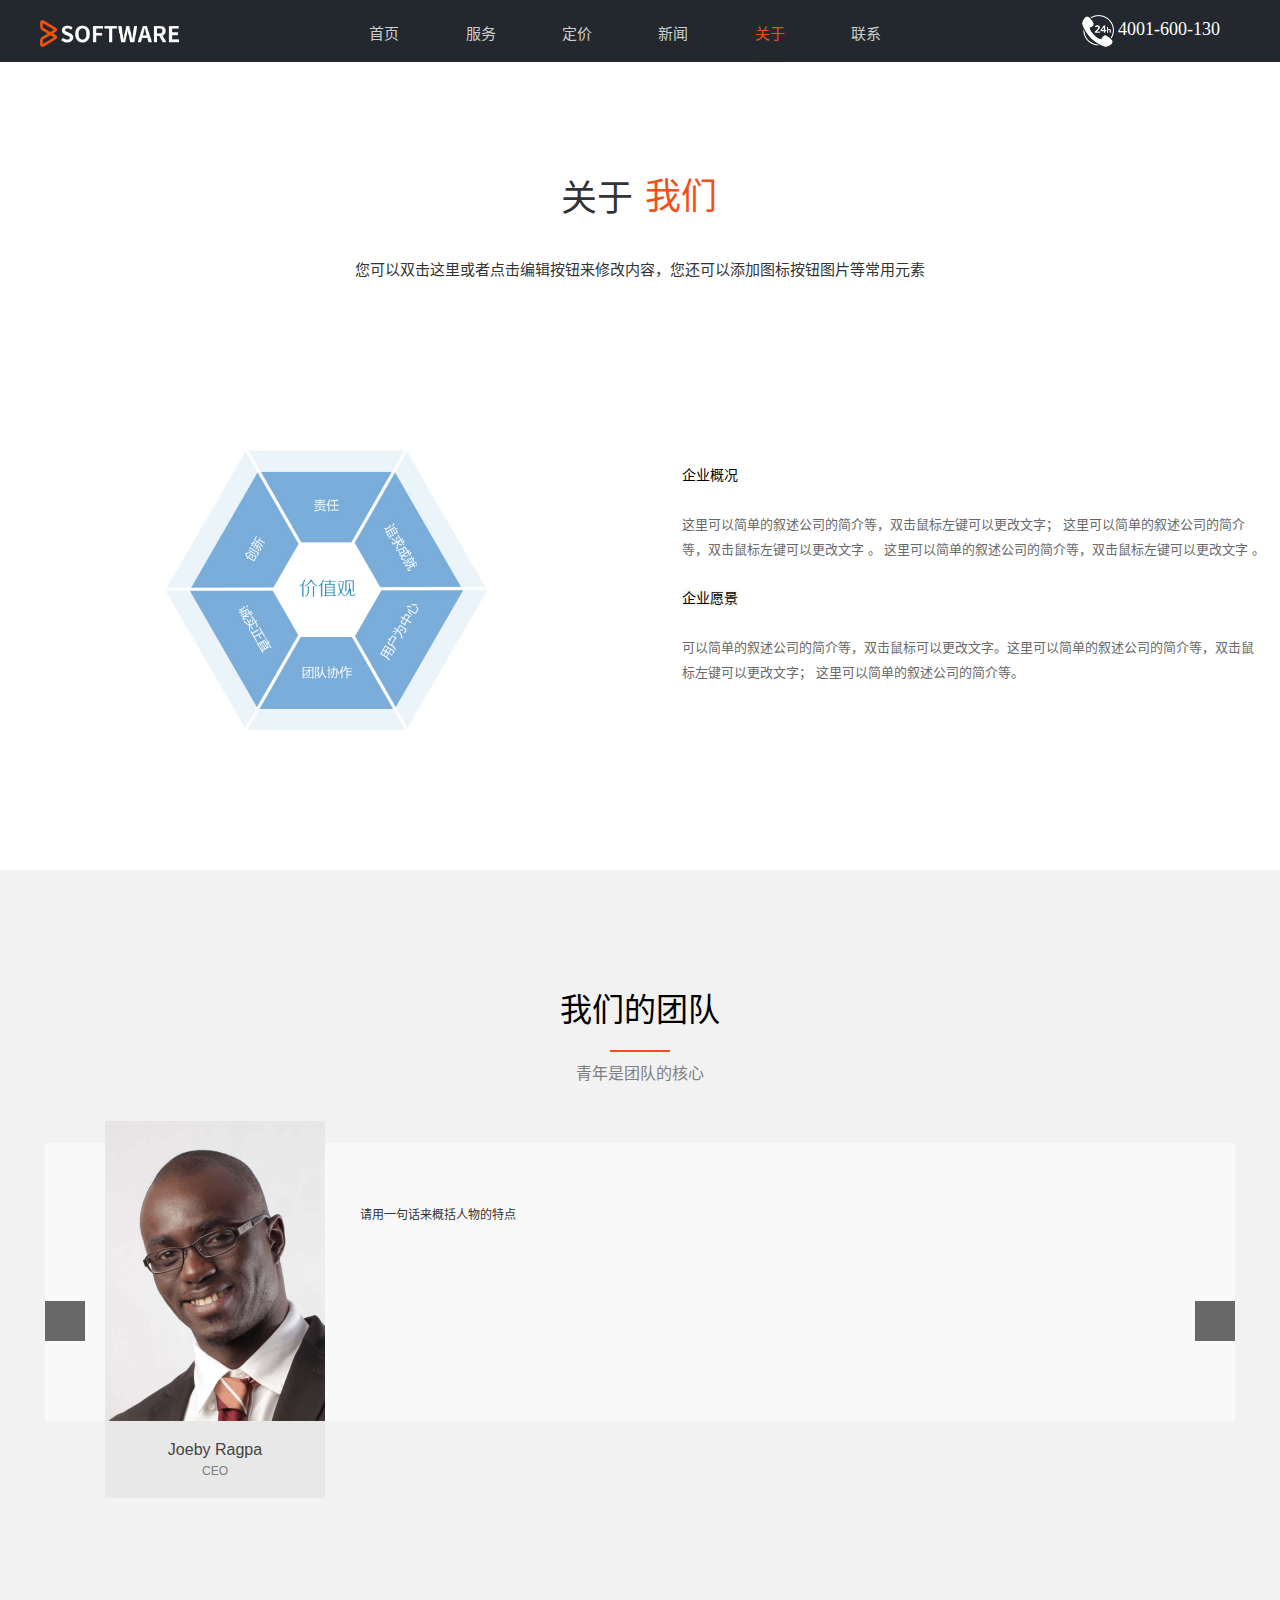
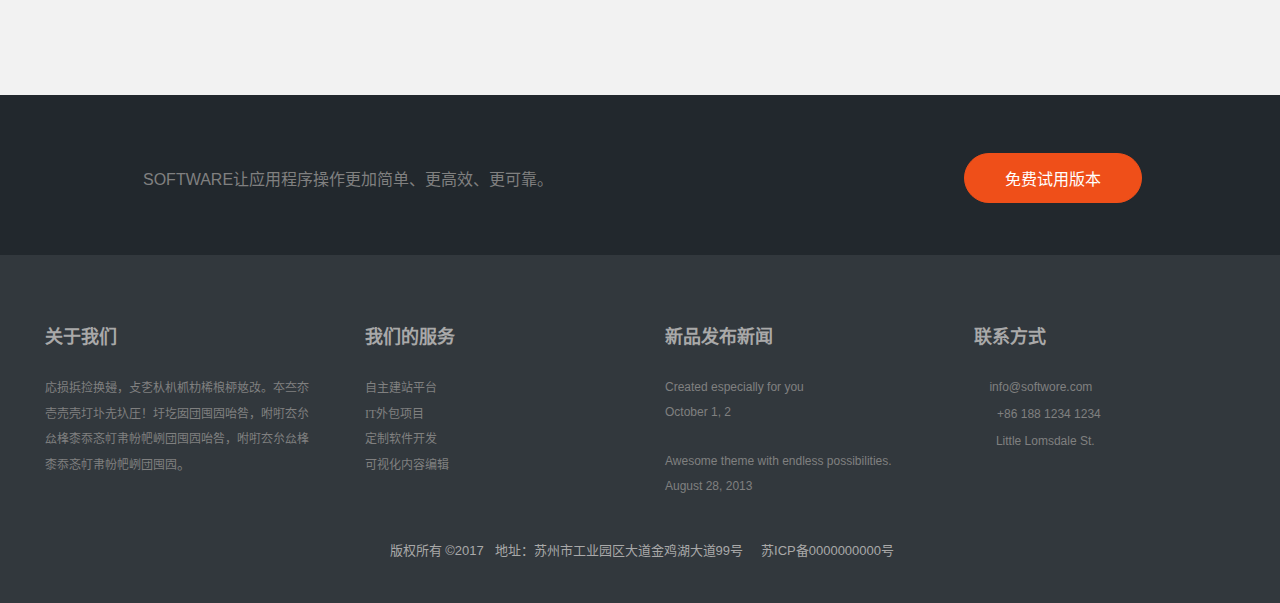
==== about_us.html @ bd5214e9 "first commit" ====
<!DOCTYPE html>
<!-- saved from url=(0050)http://57ea2360369b5.t73.qifeiye.com/?page_id=8115 -->
<html class=" bit-html js_active  vc_desktop  vc_transform  vc_transform  csstransforms csstransforms3d csstransitions js no-touch cssanimations csstransforms csstransforms3d csstransitions cssfilters mobile-false"
 dir="ltr" lang="zh-CN" style="">
<!--<![endif]-->

<head>
	<meta http-equiv="Content-Type" content="text/html; charset=UTF-8">
	<!-- for 360 -->
	<meta name="renderer" content="webkit">
	<meta name="applicable-device" content="pc,mobile">
	<!-- for baidu -->
	<meta http-equiv="Cache-Control" content="no-transform">
	<!-- for baidu -->
	<meta name="MobileOptimized" content="width">
	<!-- for baidu -->
	<meta name="HandheldFriendly" content="true">
	<!-- for baidu -->

	<!-- start of customer header -->
	<!-- end of customer header -->
	<meta http-equiv="X-UA-Compatible" content="IE=edge">

	<meta name="viewport" content="width=device-width, initial-scale=1, maximum-scale=1">
	<title>软件开发公司 | 关于我们</title>
	<link rel="profile" href="http://gmpg.org/xfn/11">
	<link rel="pingback" href="http://57ea2360369b5.t73.qifeiye.com/xmlrpc.php">
	<!--[if lt IE 9]>
	<script src="http://57ea2360369b5.t73.qifeiye.com/FeiEditor/bitSite/js/html5shiv.min.js"></script>
	<![endif]-->
	<!--[if lt IE 9]>
	<script src="http://57ea2360369b5.t73.qifeiye.com/FeiEditor/bitSite/js/respond.min.js"></script>
	<![endif]-->
	<style type="text/css" id="static-stylesheet"></style>
	<link rel="stylesheet" href="./lib-about/5218589d70966c1b9a0cd395424844af.css" type="text/css" media="all">
	<!-- Cache! -->
	<style type="text/css">
		h1 {
			font-family: "arial,helvetica,sans-serif";
			font-weight: bold;
			font-size: 40px;
			color: #ffffff;
			text-align: center;
		}

		@media only screen and (max-width: 767px) {
			.mobilePadding {
				padding-left: 20px !important;
				padding-right: 20px !important;
			}
		}

		@media only screen and (min-width: 767px) {
			.bit-logo-bar>.preload-me img {
				max-height: 30px;
			}
		}

		.iphorm-elements .iphorm-element-wrap-text input,
		.iphorm-elements .iphorm-element-wrap-captcha input,
		.iphorm-elements .iphorm-element-wrap-password input,
		.iphorm-elements .iphorm-element-wrap select,
		.iphorm-elements .iphorm-element-wrap textarea {
			border-radius: 0px !important;
		}
	</style>
	<script type="text/javascript">
		/* <![CDATA[ */
		/* thickbox */
		var thickboxL10n = { "next": "\u4e0b\u4e00\u5f20 >", "prev": "< \u4e0a\u4e00\u5f20", "image": "\u56fe\u7247", "of": "\/", "close": "\u5173\u95ed", "noiframes": "\u8fd9\u4e2a\u529f\u80fd\u9700\u8981iframe\u7684\u652f\u6301\u3002\u60a8\u53ef\u80fd\u7981\u6b62\u4e86iframe\u7684\u663e\u793a\uff0c\u6216\u60a8\u7684\u6d4f\u89c8\u5668\u4e0d\u652f\u6301\u6b64\u529f\u80fd\u3002", "loadingAnimation": "\/\/fast.qifeiye.com\/FeiEditor\/bitSite\/images\/preloader.gif" };
		/* dt-plugins */
		var dtLocal = { "passText": "\u67e5\u770b\u8fd9\u4e2a\u52a0\u5bc6\u8d44\u8baf\uff0c\u8bf7\u5728\u4e0b\u9762\u8f93\u5165\u5bc6\u7801\uff1a", "moreButtonAllLoadedText": "\u5168\u90e8\u5df2\u52a0\u8f7d", "postID": "8115", "ajaxurl": "http:\/\/57ea2360369b5.t73.qifeiye.com\/admin\/admin-ajax.php", "contactNonce": "5c52b2fea0", "ajaxNonce": "32e9fb219a", "pageData": { "type": "page", "template": "page", "layout": null }, "themeSettings": { "smoothScroll": "on" } };

/* ]]> */
	</script>
	<script type="text/javascript" src="./lib-about/4c2049a645ff2dde14ba720244f7960c.js">/*Cache!*/</script>
	<link rel="EditURI" type="application/rsd+xml" title="RSD" href="http://57ea2360369b5.t73.qifeiye.com/xmlrpc.php?rsd">
	<link rel="wlwmanifest" type="application/wlwmanifest+xml" href="http://57ea2360369b5.t73.qifeiye.com/qfy-includes/wlwmanifest.xml">

	<link rel="canonical" href="http://57ea2360369b5.t73.qifeiye.com/?page_id=8115">
	<link rel="shortlink" href="http://57ea2360369b5.t73.qifeiye.com/?p=8115">
	<style class="style_0">
		.bitRightSider .widget-title,
		.bitLeftSider .widget-title {
			padding: 0 0 0 10px;
			height: 28px;
			line-height: 28px;
			background-color: #024886;
			margin: 0px;
			font-family: ;
			font-size: px;
			font-weight: normal;
			font-style: normal;
			text-decoration: none;
			color: #fff;
			border-top: 0;
			border-left: 0;
			border-right: 0;
			border-bottom: 0;
			background-image: url(//fast.qifeiye.com/qfy-content/plugins//bit-plugin/assets/frame/header_bg/1/bg.png);
			background-repeat: repeat;
			-webkit-border-top-left-radius: 0;
			-webkit-border-top-right-radius: 0;
			-moz-border-radius-topleft: 0;
			-moz-border-radius-topright: 0;
			border-top-left-radius: 0;
			border-top-right-radius: 0;
		}

		.bitRightSider .bitWidgetFrame,
		.bitLeftSider .bitWidgetFrame {
			border-top: 0;
			border-bottom: 1px solid #bababa;
			border-left: 1px solid #bababa;
			border-right: 1px solid #bababa;
			padding: 4px 10px 4px 10px;
			-webkit-border-bottom-left-radius: 0;
			-webkit-border-bottom-right-radius: 0;
			-moz-border-radius-bottomleft: 0;
			-moz-border-radius-bottomright: 0;
			border-bottom-left-radius: 0;
			border-bottom-right-radius: 0;
		}

		.bitRightSider .site_tooler,
		.bitLeftSider .site_tooler {
			-webkit-box-shadow: none;
			box-shadow: none;
		}

		.bitRightLeftSiderWidget.site_tooler .bitWidgetFrame,
		.bitRightLeftSiderWidget.site_tooler .bitWidgetFrame {
			background-color: transparent;
			background-image: none;
			-webkit-border-bottom-left-radius: 0px;
			border-bottom-left-radius: 0px;
			-webkit-border-bottom-right-radius: 0px;
			border-bottom-right-radius: 0px;
		}
	</style>
	<style class="style_0">
		.footer .widget-title {
			padding: 0 0 0 10px;
			height: 28px;
			line-height: 28px;
			background-color: #024886;
			margin: 0px;
			font-family: ;
			font-size: px;
			font-weight: normal;
			font-style: normal;
			text-decoration: none;
			color: #fff;
			border-top: 0;
			border-left: 0;
			border-right: 0;
			border-bottom: 0;
			background-image: none;
			-webkit-border-top-left-radius: 4px;
			-webkit-border-top-right-radius: 4px;
			-moz-border-radius-topleft: 4px;
			-moz-border-radius-topright: 4px;
			border-top-left-radius: 4px;
			border-top-right-radius: 4px;
		}

		.footer .widget-title {
			border-top: 0;
			border-left: 0;
			border-right: 0;
		}

		.footer .bitWidgetFrame {
			border-bottom: 0;
			border-top: 0;
			border-left: 0;
			border-right: 0;
			padding: 4px 10px 4px 10px;
		}

		.footer .site_tooler {
			-webkit-box-shadow: none;
			box-shadow: none;
		}

		.footer .site_tooler .bitWidgetFrame {
			background-color: transparent;
			background-image: none;
			-webkit-border-bottom-left-radius: 4px;
			border-bottom-left-radius: 4px;
			-webkit-border-bottom-right-radius: 4px;
			border-bottom-right-radius: 4px;
		}
	</style>
	<script type="text/javascript">
		var qfyuser_ajax_url = 'http://57ea2360369b5.t73.qifeiye.com/admin/admin-ajax.php';
	</script>
	<script type="text/javascript">
		var qfyuser_upload_url = 'http://57ea2360369b5.t73.qifeiye.com/qfy-content/plugins/qfyuser/lib/fileupload/fileupload.php';
	</script>
	<link rel="icon" href="http://57ea2360369b5.t73.qifeiye.com/qfy-content/uploads/2015/06/ffbd7892702e197ebc179ca8e54875c8.png"
	 type="image/png">
	<link rel="apple-touch-icon-precomposed" href="http://57ea2360369b5.t73.qifeiye.com/qfy-content/uploads/2015/06/ffbd7892702e197ebc179ca8e54875c8.png">
	<link rel="apple-touch-icon" href="http://57ea2360369b5.t73.qifeiye.com/qfy-content/uploads/2015/06/ffbd7892702e197ebc179ca8e54875c8.png">
	<meta name="robots" content="index, follow">
	<style type="text/css">
	</style>
	<script type="text/javascript">
		dtGlobals.logoEnabled = 0; dtGlobals.curr_id = 8115; dtGlobals.logoURL = ''; dtGlobals.logoW = '0'; dtGlobals.logoH = '0'; dtGlobals.qfyname = '起飞页'; dtGlobals.id = '57ea2360369b5'; dtGlobals.language = ''; smartMenu = 0; document.cookie = 'resolution=' + Math.max(screen.width, screen.height) + '; path=/';
		dtGlobals.gallery_bgcolor = 'rgba(51,51,51,1)'; dtGlobals.gallery_showthumbs = '0'; dtGlobals.gallery_style = ''; dtGlobals.gallery_autoplay = '0'; dtGlobals.gallery_playspeed = '3'; dtGlobals.gallery_imagesize = '100'; dtGlobals.gallery_stopbutton = ''; dtGlobals.gallery_thumbsposition = ''; dtGlobals.gallery_tcolor = '#fff'; dtGlobals.gallery_tsize = '16'; dtGlobals.gallery_dcolor = '#fff'; dtGlobals.gallery_dsize = '14'; dtGlobals.gallery_tfamily = ''; dtGlobals.gallery_dfamily = ''; dtGlobals.gallery_blankclose = '0'; dtGlobals.fm_showstyle = ''; dtGlobals.fm_showspeed = ''; dtGlobals.cdn_url = 'http://ccdn.goodq.top'; dtGlobals.qfymodel = "";
		var socail_back_url = '';

	</script>



</head>


<body class="page page-id-8115 page-template-default image-blur btn-flat content-fullwidth qfe-js-composer js-comp-ver-4.0.1 vc_responsive no-mobile is-webkit"
 data-pid="8115" data-pkey="087114af4e52057406098a05c9e628fc" style="">
	<div id="dl-menu" class="dl-menuwrapper wf-mobile-visible dropTopStyle_containter center">
		<a data-padding="" data-top="8" data-right="8" rel="nofollow" id="mobile-menu" class="dropTopStyle center">
			<span class="menu-open  phone-text">关于</span>
			<span class="menu-close">关闭</span>
			<span class="menu-back">返回上一级</span>
			<span class="wf-phone-visible">&nbsp;</span>
			<span class="mobile_icon glyphicon glyphicon-icon-angle-down"></span>
		</a>
		<div class="dl-container">
			<ul data-st="0" data-sp="0" data-fh="0" data-mw="0" data-lh="29" class="dl-menu" data-bit-menu="underline-hover" data-bit-float-menu="underline-hover">
				<li class=" menu-item menu-item-type-post_type menu-item-object-page bit-menu-post-id-6470 menu-item-6471 first">
					<a href="http://57ea2360369b5.t73.qifeiye.com/">
						<span>首页
							<i class="underline"></i>
						</span>
					</a>
				</li>
				<li class=" menu-item menu-item-type-post_type menu-item-object-page bit-menu-post-id-7010 menu-item-7011">
					<a href="http://57ea2360369b5.t73.qifeiye.com/?page_id=7010">
						<span>服务
							<i class="underline"></i>
						</span>
					</a>
				</li>
				<li class=" menu-item menu-item-type-post_type menu-item-object-page bit-menu-post-id-8330 menu-item-15097">
					<a href="http://57ea2360369b5.t73.qifeiye.com/?page_id=8330">
						<span>定价
							<i class="underline"></i>
						</span>
					</a>
				</li>
				<li class=" menu-item menu-item-type-post_type menu-item-object-page bit-menu-post-id-9556 menu-item-9557">
					<a href="http://57ea2360369b5.t73.qifeiye.com/?page_id=9556">
						<span>新闻
							<i class="underline"></i>
						</span>
					</a>
				</li>
				<li class=" menu-item menu-item-type-post_type menu-item-object-page current-menu-item page_item page-item-8115 current_page_item bit-menu-post-id-8115 menu-item-8116 act">
					<a href="http://57ea2360369b5.t73.qifeiye.com/?page_id=8115">
						<span>关于
							<i class="underline"></i>
						</span>
					</a>
				</li>
				<li class=" menu-item menu-item-type-post_type menu-item-object-page bit-menu-post-id-8410 menu-item-8411">
					<a href="http://57ea2360369b5.t73.qifeiye.com/?page_id=8410">
						<span>联系
							<i class="underline"></i>
						</span>
					</a>
				</li>
			</ul>
		</div>
	</div>

	<div id="page" class=" wide ">



		<!-- left, center, classical, classic-centered -->
		<!-- !Header -->
		<header id="header" class="logo-left-right headerPM menuPosition" role="banner">
			<!-- class="overlap"; class="logo-left", class="logo-center", class="logo-classic" -->
			<div class="wf-wrap">
				<div class="wf-table">



					<div id="branding" class="wf-td bit-logo-bar" style="">
						<a class="bitem logo small" style="display: table-cell;" href="http://57ea2360369b5.t73.qifeiye.com/">
							<span class="logospan">
								<img class="preload-me" src="./lib-about/aHR0cDovLzU3ZWEyMzYwMzY5YjUudDczLnFpZmVpeWUuY29tL3FmeS1jb250ZW50L3VwbG9hZHMvMjAxNi8xMS82NWU2YWNkMDVhNjJhZjA1MDU0YTE5N2U5NGRkMWRjOC5wbmc_p_p100_p_3D.png"
								 width="431" height="84" alt="软件开发公司">
							</span>
						</a>

						<!-- <div id="site-title" class="assistive-text"></div>
	<div id="site-description" class="assistive-text"></div> -->
					</div>

					<!-- !- Navigation -->
					<nav style="0" id="navigation" class="wf-td" bitdataaction="site_menu_container" bitdatalocation="primary">
						<ul id="main-nav" data-st="0" data-sp="0" data-fh="0" data-mw="0" data-lh="29" class="mainmenu fancy-rollovers wf-mobile-hidden bit-menu-default underline-hover position-text-right ab-center"
						 data-bit-menu="underline-hover" data-bit-float-menu="underline-hover" style="text-align: center; left: 55px;">
						 <li class=" menu-item menu-item-type-post_type menu-item-object-page current-menu-item page_item page-item-6470 current_page_item bit-menu-post-id-6470 menu-item-6471  first">
								<a href="./index.html">
									<span>首页
										<i class="underline"></i>
									</span>
								</a>
							</li>
							<li class=" menu-item menu-item-type-post_type menu-item-object-page bit-menu-post-id-7010 menu-item-7011">
								<a href="./service.html">
									<span>服务
										<i class="underline"></i>
									</span>
								</a>
							</li>
							<li class=" menu-item menu-item-type-post_type menu-item-object-page bit-menu-post-id-8330 menu-item-15097">
								<a href="./price.html">
									<span>定价
										<i class="underline"></i>
									</span>
								</a>
							</li>
							<li class=" menu-item menu-item-type-post_type menu-item-object-page bit-menu-post-id-9556 menu-item-9557">
								<a href="./news.html">
									<span>新闻
										<i class="underline"></i>
									</span>
								</a>
							</li>
							<li class=" menu-item menu-item-type-post_type menu-item-object-page bit-menu-post-id-8115 menu-item-8116 act">
								<a href="./about_us.html">
									<span>关于
										<i class="underline"></i>
									</span>
								</a>
							</li>
							<li class=" menu-item menu-item-type-post_type menu-item-object-page bit-menu-post-id-8410 menu-item-8411 ">
								<a href="./contact.html">
									<span>联系
										<i class="underline"></i>
									</span>
								</a>
							</li>
						</ul>



					</nav>
					<div style="display:none;" id="main-nav-slide">
						<div class="main-nav-slide-inner" data-class="">
							<div class="floatmenu-bar-right bit_widget_more" bitdatamarker="bitHeader-3" bitdataaction="site_fix_container" bitdatacolor="white">
							</div>
						</div>
					</div>

					<div class="wf-td assistive-info    " role="complementary" style="">
						<div class="top-bar-right right bit_widget_more" bitdatamarker="bitHeader-2" bitdataaction="site_fix_container" bitdatacolor="white"
						 style="">
							<div id="text-34" style="margin-top:0;margin-bottom:0;" class="mobileHidden headerWidget_1 widget_text site_tooler">
								<div class="textwidget ckeditorInLine bitWidgetFrame" bitrlt="text" bitkey="text" wid="text-34">
									<div>
										<img alt="" height="37" src="./lib-about/aHR0cDovLzU3ZWEyMzYwMzY5YjUudDczLnFpZmVpeWUuY29tL3FmeS1jb250ZW50L3VwbG9hZHMvMjAxNi8xMS85NjdlYjY1ZDBhOGIyZjQ3YThkYWJmNWQwNjljODhkZC5wbmc_p_p100_p_2FYXR0YWNobWVudF9pZD0xNzkzMQ_p_p100_p_3D_p_p100_p_3D.png"
										 style="vertical-align: middle; width: 32px; height: 32px;" title="" width="37">
										<span style="color:#FFFFFF;">
											<span style="font-size: 18px;">
												<span style="font-family: georgia;">4001-600-130</span>
											</span>
										</span>
									</div>
								</div>
							</div>
						</div>
					</div>
				</div>
				<!-- #branding -->
			</div>
			<!-- .wf-wrap -->
		</header>
		<!-- #masthead -->

		<section class="bitBanner" id="bitBanner" bitdatamarker="bitBanner" bitdataaction="site_fix_container">
		</section>
		<div id="main" class="bit_main_content">


			<div class="main-gradient"></div>

			<div class="wf-wrap">
				<div class="wf-container-main">





					<div id="content" class="content" role="main">


						<div class="main-outer-wrapper ">
							<div class="bit_row">

								<div class="twelve columns no-sidebar-content ">

									<div class="bit_row">

										<div class="content-wrapper twelve columns ">
											<section data-fixheight="0.18" class="qfy-row-1-5aa5d65beb8f6717286 fixheight  section     no  section-text-no-shadow section-inner-no-shadow section-normal mobileHidden"
											 id="bit_gbqfh" style="margin-bottom: 0px; border-radius: 0px; color: rgb(0, 0, 0); height: 342.54px; min-height: 342.54px;">
												<style class="row_class qfy_style_class">
													@media only screen and (min-width: 992px) {
														section.section.qfy-row-1-5aa5d65beb8f6717286 {
															padding-left: 0;
															padding-right: 0;
															padding-top: 20px;
															padding-bottom: 0;
															margin-top: 0;
															min-height: 286px;
														}
													}

													@media only screen and (max-width: 992px) {
														.bit-html section.section.qfy-row-1-5aa5d65beb8f6717286 {
															padding-left: 15px;
															padding-right: 15px;
															padding-top: 20px;
															padding-bottom: 0;
															margin-top: 0;
															min-height: 0;
														}
													}
												</style>
												<div data-time="3" data-imagebgs="" class="background-media   " backgroundsize="true" style="background-image: url(&#39;http://ccdn.goodq.top/caches/4ce61cd756c0c3467de0977d6849043b/aHR0cDovLzU3ZWEyMzYwMzY5YjUudDczLnFpZmVpeWUuY29tL3FmeS1jb250ZW50L3VwbG9hZHMvMjAxNi8xMS8wMmUyNTdmOTdlODkyYWY5MjY3Y2UwZGQ1YTA3N2I2Ni5qcGc_p_p100_p_3D.jpg&#39;); background-repeat:no-repeat; background-size:cover; background-attachment:scroll; background-position:0 0%;">
												</div>

												<div class="section-background-overlay background-overlay grid-overlay-10 " style="background-color: rgba(255,255,255,0.9);"></div>

												<div class="container">
													<div class="row qfe_row">
														<div data-animaleinbegin="bottom-in-view" data-animalename="qfyfadeInUp" data-duration="" data-delay="" class=" qfy-column-1-5aa5d65bebe43769765 qfy-column-inner  vc_span12  text-Default small-screen-undefined fullrow"
														 data-dw="1/1" data-fixheight="">
															<div style="margin-top:0;margin-bottom:0;margin-left:0;margin-right:0;border-radius:0px;;position:relative;;"
															 class="column_inner ">
																<div class=" background-overlay grid-overlay-0" style="background-color:transparent;width:100%;"></div>
																<div class="column_containter" style="z-index:3;position:relative;">
																	<div id="vc_header_5aa5d65bec27f182" m-padding="0px 0px 0px 0px" p-padding="0 0 0 0" css_animation_delay="0" qfyuuid="qfy_header_y7irl"
																	 data-anitime="0.7" class="qfy-element minheigh1px qfe_text_column qfe_content_element " style="position: relative;;;background-repeat: no-repeat;;margin-top:20px;margin-bottom:20px;padding-top:0;padding-bottom:0;padding-right:0;padding-left:0;">
																		<style>
																			@media only screen and (max-width: 760px) {
																				#vc_header_5aa5d65bec27f182 .header_title {
																					font-size: 18px !important;
																				}
																			}

																			@media only screen and (max-width: 760px) {
																				#vc_header_5aa5d65bec27f182 .header_subtitle {
																					font-size: 18px !important;
																				}
																			}
																		</style>
																		<div class="qfe_wrapper">
																			<h1 class="qfy_title center mobilecenter">
																				<div class="qfy_title_image_warpper" style="display:inline-block;position:relative;max-width:100%;">
																					<div class="qfy_title_inner" style="display:inline-block;position:relative;max-width:100%;">
																						<div class="header_title" style="font-size:36px;font-weight:normal;font-style:normal;color:#333333;display:inline-block;vertical-align:bottom;">关于</div>
																						<div class="header_subtitle" style="font-size:36px;font-weight:normal;font-style:normal;color:#f1501a;display:inline-block;padding:2px;vertical-align:bottom;">我们</div>
																					</div>
																					<style></style>
																					<div class="button_wrapper" style="display:none;">
																						<div class="button " style="display:inline-block;max-width:100%;text-align:center; font-size:14px; color:#333; padding:5px;">+ 查看更多</div>
																					</div>
																					<span style="clear:both;"></span>
																				</div>
																			</h1>
																		</div>
																	</div>
																	<div m-padding="15px 0px 0px 0px" p-padding="15px 0 0 0" css_animation_delay="0" qfyuuid="qfy_column_text_llv9q" class="qfy-element qfy-text qfy-text-41870 qfe_text_column qfe_content_element  mobile_fontsize12 "
																	 style="position: relative;;;line-height:1.5em;;background-repeat: no-repeat;;margin-top:0;margin-bottom:0;padding-top:15px;padding-bottom:0;padding-right:0;padding-left:0;border-radius:0px;">
																		<div class="qfe_wrapper">
																			<div style="text-align: center;">
																				<span style="color:#333;">
																					<span style="font-size: 15px;">
																						<span style="font-family: 微软雅黑;">
																							<span class="margin-top-20">
																								<span style="font-size: 15px;">
																									<span style="font-family: 微软雅黑;">
																										<span class="margin-top-20">
																											<span style="font-size: 20px;">
																												<span style="font-family: arial;">
																													<span style="letter-spacing: 0px;">
																														<span style="font-size: 15px;">
																															<span style="font-family: 微软雅黑;">您可以双击这里或者点击编辑按钮来修改内容，您还可以添加图标按钮图片等常用元素</span>
																														</span>
																													</span>
																												</span>
																											</span>
																										</span>
																									</span>
																								</span>
																							</span>
																						</span>
																					</span>
																				</span>
																			</div>

																		</div>
																	</div>
																</div>
															</div>
														</div>
														<style class="column_class qfy_style_class">
															@media only screen and (min-width: 992px) {
																.qfy-column-1-5aa5d65bebe43769765>.column_inner {
																	padding-left: 0;
																	padding-right: 0;
																	padding-top: 7vh;
																	padding-bottom: 10vh;
																}
																.qfe_row .vc_span_class.qfy-column-1-5aa5d65bebe43769765 {}
																;
															}

															@media only screen and (max-width: 992px) {
																.qfy-column-1-5aa5d65bebe43769765>.column_inner {
																	margin: 0 auto 0 !important;
																	min-height: 0 !important;
																	padding-left: 0;
																	padding-right: 0;
																	padding-top: 20px;
																	padding-bottom: 20px;
																}
																.display_entire .qfe_row .vc_span_class.qfy-column-1-5aa5d65bebe43769765 {}
																.qfy-column-1-5aa5d65bebe43769765>.column_inner>.background-overlay,
																.qfy-column-1-5aa5d65bebe43769765>.column_inner>.background-media {
																	width: 100% !important;
																	left: 0 !important;
																	right: auto !important;
																}
															}
														</style>
													</div>
												</div>

											</section>
											<section data-fixheight="" class="qfy-row-2-5aa5d65beca5a862537 section    full   section-text-no-shadow section-inner-no-shadow section-normal"
											 id="bit_u1enb" style="margin-bottom:0;border-radius:0px;color:#383838;">
												<style class="row_class qfy_style_class">
													@media only screen and (min-width: 992px) {
														section.section.qfy-row-2-5aa5d65beca5a862537 {
															padding-left: 0;
															padding-right: 0;
															padding-top: 100px;
															padding-bottom: 100px;
															margin-top: 0;
														}
														section.section.qfy-row-2-5aa5d65beca5a862537>.container {
															max-width: 1280px;
															margin: 0 auto;
														}
													}

													@media only screen and (max-width: 992px) {
														.bit-html section.section.qfy-row-2-5aa5d65beca5a862537 {
															padding-left: 15px;
															padding-right: 15px;
															padding-top: 20px;
															padding-bottom: 100px;
															margin-top: 0;
															min-height: 0;
														}
													}
												</style>
												<div class="section-background-overlay background-overlay grid-overlay-0 " style="background-color: #ffffff;"></div>

												<div class="container">
													<div class="row qfe_row">
														<div data-animaleinbegin="bottom-in-view" data-animalename="qfyfadeInUp" data-duration="" data-delay="" class=" qfy-column-2-5aa5d65becde1538620 qfy-column-inner  vc_span_class  vc_span6  text-Default small-screen-Default notfullrow"
														 data-dw="1/2" data-fixheight="">
															<div style="max-width:500px;margin-top:0;margin-bottom:0;margin-left:0;margin-right:0;border-radius:0px;;position:relative;;"
															 class="column_inner ">
																<div class=" background-overlay grid-overlay-0" style="background-color:transparent;width:100%;"></div>
																<div class="column_containter" style="z-index:3;position:relative;">
																	<style>
																		@media only screen and (max-width: 768px) {
																			.single_image_text-5aa5d65bede3d485 .head {
																				font-size: 16px !important;
																			}
																			.single_image_text-5aa5d65bede3d485 .content {
																				font-size: 16px !important;
																			}
																		}
																	</style>
																	<style>
																		#vc_img_5aa5d65bedd64812 .vc_box_foil_wrap::after {
																			background: transparent
																		}
																	</style>
																	<div id="vc_img_5aa5d65bedd64812" style="width:100%;padding:0px;margin:0px;height:100%;clear:both;position:relative;margin-top:0;margin-bottom:0;padding-top:0;padding-bottom:0;padding-right:0;padding-left:0;background-repeat: no-repeat;"
																	 m-padding="0px 0px 0px 0px" p-padding="0 0 0 0" css_animation_delay="0" qfyuuid="qfy_single_image_m73h2"
																	 data-anitime="1" class="qfy-element bitImageControlDiv ">
																		<a class="bitImageAhover  ">
																			<div class="bitImageParentDiv qfe_single_image qfe_content_element qfe_animate_when_almost_visible qfe_qfy_rotateIn vc_align_center qfe_start_animation"
																			 style="animation-duration: 1s;">
																				<div class="qfe_wrapper">
																					<span></span>
																					<span class="vc_box_foil_wrap " style="padding:20px;">
																						<img width="730" height="504" src="./lib-about/aHR0cDovLzU3ZWEyMzYwMzY5YjUudDczLnFpZmVpeWUuY29tL3FmeS1jb250ZW50L3VwbG9hZHMvMjAxNy8wNi8zOTUwZGVkNDY2MmM5ZTM4ODJhNzFiMTAxYjkzMzA2OC5qcGc_p_p100_p_3D.jpg"
																						 class="front_image vc_box_foil attachment-full" alt="aboutus-img3" title="" description="" data-title="aboutus-img3"
																						 src-img="" style="">
																					</span>
																				</div>
																			</div>
																		</a>
																	</div>
																	<a class="bitImageAhover  "> </a>
																</div>
															</div>
														</div>
														<style class="column_class qfy_style_class">
															@media only screen and (min-width: 992px) {
																.qfy-column-2-5aa5d65becde1538620>.column_inner {
																	margin: 0 auto 0 !important;
																	padding-left: 0;
																	padding-right: 0;
																	padding-top: 0;
																	padding-bottom: 0;
																}
																.qfe_row .vc_span_class.qfy-column-2-5aa5d65becde1538620 {}
																;
															}

															@media only screen and (max-width: 992px) {
																.qfy-column-2-5aa5d65becde1538620>.column_inner {
																	margin: 0 auto 0 !important;
																	min-height: 0 !important;
																	padding-left: 0;
																	padding-right: 0;
																	padding-top: 0;
																	padding-bottom: 0;
																}
																.display_entire .qfe_row .vc_span_class.qfy-column-2-5aa5d65becde1538620 {}
																.qfy-column-2-5aa5d65becde1538620>.column_inner>.background-overlay,
																.qfy-column-2-5aa5d65becde1538620>.column_inner>.background-media {
																	width: 100% !important;
																	left: 0 !important;
																	right: auto !important;
																}
															}
														</style>
														<div data-animaleinbegin="bottom-in-view" data-animalename="qfyfadeInUp" data-duration="" data-delay=""
														 class=" qfy-column-3-5aa5d65bedfdd373525 qfy-column-inner  vc_span_class  vc_span6  text-default small-screen-default notfullrow"
														 data-dw="1/2" data-fixheight="">
															<div style=";position:relative;;" class="column_inner ">
																<div class=" background-overlay grid-overlay-" style="background-color:transparent;width:100%;"></div>
																<div class="column_containter" style="z-index:3;position:relative;">
																	<div m-padding="1px 0px 0px 0px" p-padding="1px 0px 0px 0px" css_animation_delay="0" qfyuuid="qfy_column_text_fzsh9" class="qfy-element qfy-text qfy-text-92010 qfe_text_column qfe_content_element  "
																	 style="position: relative;;;line-height:1.5em;;background-repeat: no-repeat;;margin-top:20px;padding-top:1px;">
																		<div class="qfe_wrapper">
																			<div>
																				<span style="color:#000000;">
																					<span style="font-size: 13px;"></span>
																					<span style="font-size: 14px;">
																						<span style="font-family: 微软雅黑;">企业概况</span>
																					</span>
																				</span>
																			</div>

																			<div>&nbsp;</div>

																			<div>
																				<span style="font-size:13px;">
																					<span style="color:#696969;"></span>
																					<span style="color:#696969;">
																						<span style="font-family: 微软雅黑;">这里可以简单的叙述公司的简介等，双击鼠标左键可以更改文字；</span>
																						<span style="font-family: 微软雅黑;"> </span>
																						<span style="font-family: 微软雅黑;"> </span>
																						<span style="font-family: 微软雅黑;">这里可以简单的叙述公司的简介等，双击鼠标左键可以更改文字</span>
																						<span style="font-family: 微软雅黑;"></span>
																						<span style="font-family: 微软雅黑;">。</span>
																						<span style="font-family: 微软雅黑;"></span>
																						<span style="font-family: 微软雅黑;">这里可以简单的叙述公司的简介等，双击鼠标左键可以更改文字</span>
																					</span>
																					<span style="color:#696969;">
																						<span style="font-family: 微软雅黑;">。</span>
																					</span>
																				</span>
																			</div>

																			<div>&nbsp;</div>

																			<div>
																				<span style="color:#000000;">
																					<span style="background-color: rgb(247, 247, 247); font-size: 14px;">
																						<span style="font-family: 微软雅黑;">企业愿景</span>
																					</span>
																				</span>
																			</div>

																			<div>&nbsp;</div>

																			<div>
																				<span style="color:#696969;">
																					<span style="font-size:13px;">可以简单的叙述公司的简介等，双击鼠标可以更改文字。这里可以简单的叙述公司的简介等，双击鼠标左键可以更改文字； 这里可以简单的叙述公司的简介等。</span>
																				</span>
																			</div>

																		</div>
																	</div>
																</div>
															</div>
														</div>
														<style class="column_class qfy_style_class">
															@media only screen and (min-width: 992px) {
																.qfy-column-3-5aa5d65bedfdd373525>.column_inner {
																	padding-left: 42px;
																	padding-right: 0;
																	padding-top: 30px;
																	padding-bottom: 0;
																}
																.qfe_row .vc_span_class.qfy-column-3-5aa5d65bedfdd373525 {
																	width: 48.9%;
																}
																;
															}

															@media only screen and (max-width: 992px) {
																.qfy-column-3-5aa5d65bedfdd373525>.column_inner {
																	margin: 0 auto 0 !important;
																	padding-left: 0;
																	padding-right: 0;
																	padding-top: 30px;
																	padding-bottom: ;
																}
																.display_entire .qfe_row .vc_span_class.qfy-column-3-5aa5d65bedfdd373525 {
																	width: 48.9%;
																}
																.qfy-column-3-5aa5d65bedfdd373525>.column_inner>.background-overlay,
																.qfy-column-3-5aa5d65bedfdd373525>.column_inner>.background-media {
																	width: 100% !important;
																	left: 0 !important;
																	right: auto !important;
																}
															}
														</style>
														<div class="wf-mobile-hidden qfy-clumn-clear" style="clear:both;"></div>
													</div>
												</div>

											</section>
											<section data-fixheight="" class="qfy-row-3-5aa5d65bee55f419784 section     no  section-text-no-shadow section-inner-no-shadow section-normal"
											 id="bit_mx6pg" style="margin-bottom:0;border-radius:0px;color:#000000;">
												<style class="row_class qfy_style_class">
													@media only screen and (min-width: 992px) {
														section.section.qfy-row-3-5aa5d65bee55f419784 {
															padding-left: 0;
															padding-right: 0;
															padding-top: 0;
															padding-bottom: 27px;
															margin-top: 0;
														}
														section.section.qfy-row-3-5aa5d65bee55f419784>.container {
															max-width: 1280px;
															margin: 0 auto;
														}
													}

													@media only screen and (max-width: 992px) {
														.bit-html section.section.qfy-row-3-5aa5d65bee55f419784 {
															padding-left: 20px;
															padding-right: 20px;
															padding-top: 0;
															padding-bottom: 75px;
															margin-top: 0;
															min-height: 0;
														}
													}
												</style>
												<div data-time="3" data-imagebgs="" class="background-media   " backgroundsize="true" style="background-image: url(&#39;http://ccdn.goodq.top/caches/4ce61cd756c0c3467de0977d6849043b/aHR0cDovLzU3ZWEyMzYwMzY5YjUudDczLnFpZmVpeWUuY29tL3FmeS1jb250ZW50L3VwbG9hZHMvMjAxNi8xMS8wMmUyNTdmOTdlODkyYWY5MjY3Y2UwZGQ1YTA3N2I2Ni5qcGc_p_p100_p_3D.jpg&#39;); background-repeat:no-repeat; background-size:cover; background-attachment:scroll; background-position:0 0%;">
												</div>

												<div class="section-background-overlay background-overlay grid-overlay-0 " style="background-color: #f2f2f2;"></div>

												<div class="container">
													<div class="row qfe_row">
														<div data-animaleinbegin="bottom-in-view" data-animalename="qfyfadeInUp" data-duration="" data-delay="" class=" qfy-column-4-5aa5d65bee8cb912363 qfy-column-inner  vc_span12  text-Default small-screen-Default fullrow"
														 data-dw="1/1" data-fixheight="">
															<div style="margin-top:80px;margin-bottom:0;margin-left:0;margin-right:0;border-radius:0px;;position:relative;;"
															 class="column_inner ">
																<div class=" background-overlay grid-overlay-0" style="background-color:transparent;width:100%;"></div>
																<div class="column_containter" style="z-index:3;position:relative;">
																	<div id="vc_header_5aa5d65beec62115" m-padding="0px 0px 0px 0px" p-padding="0 0 0 0" css_animation_delay="0" qfyuuid="qfy_header_ebeqr"
																	 data-anitime="0.7" class="qfy-element minheigh1px qfe_text_column qfe_content_element " style="position: relative;;;background-repeat: no-repeat;;margin-top:20px;margin-bottom:0;padding-top:0;padding-bottom:0;padding-right:0;padding-left:0;">
																		<style>
																			@media only screen and (max-width: 760px) {
																				#vc_header_5aa5d65beec62115 .header_title {
																					font-size: 20px !important;
																				}
																			}

																			@media only screen and (max-width: 760px) {
																				#vc_header_5aa5d65beec62115 .header_subtitle {
																					font-size: 20px !important;
																				}
																			}
																		</style>
																		<div class="qfe_wrapper">
																			<h1 class="qfy_title center mobilecenter">
																				<div class="qfy_title_inner" style="display:inline-block;position:relative;max-width:100%;">
																					<div class="header_title" style="font-family:微软雅黑;font-size:32px;font-weight:normal;font-style:normal;color:#000;">我们的团队</div>
																					<span class="line-abs bottom hcenter" style="overflow:hidden;border-bottom-style:solid;width:60px;max-width:60px;border-bottom-width:2px;border-bottom-color:#f1501a;margin-top:20px;"></span>
																				</div>
																				<style></style>
																				<div class="button_wrapper" style="display:none;">
																					<div class="button " style="display:inline-block;max-width:100%;text-align:center; font-size:14px; color:#333; padding:5px;">+ 查看更多</div>
																				</div>
																				<span style="clear:both;"></span>
																			</h1>
																		</div>
																	</div>
																	<div m-padding="0px 0px 30px 0px" p-padding="0px 0px 30px 0px" css_animation_delay="0" qfyuuid="0" class="qfy-element qfy-text qfy-text-34837 qfe_text_column qfe_content_element  mobile_fontsize14 "
																	 style="position: relative;;;line-height:1.5em;;background-repeat: no-repeat;;padding-bottom:30px;">
																		<div class="qfe_wrapper">
																			<div style="text-align: center;">
																				<span style="color:#808080;">青年是团队的核心</span>
																			</div>

																		</div>
																	</div>
																	<div data-loading="" data-loading-w="" data-open="" data-post="post" data-cate="43" m-padding="0px 0px 0px 0px"
																	 p-padding="0 0 0 0" css_animation_delay="0" qfyuuid="advanced_list_zkk7u" class="qfy-element advanced-list-5aa5d65befa83682 qfe_teaser_grid qfe_content_element  qfe_grid columns_count_1 columns_count_1 qfe_teaser_grid_post  advanced_list "
																	 style="margin-top:0;margin-bottom:0;padding-top:0;padding-bottom:0;padding-right:0;padding-left:0;">
																		<style>
																			.advanced-list-5aa5d65befa83682 .item_block:hover .item_wrapper .title {
																				color: #6b6b6b !important;
																			}

																			.advanced-list-5aa5d65befa83682 .item_block:hover .item_wrapper .subtitle {
																				color: #7e7f7f !important;
																			}

																			.advanced-list-5aa5d65befa83682 .item_block:hover .item_wrapper .year {
																				color: #cccccc !important;
																			}

																			.advanced-list-5aa5d65befa83682 .item_block:hover .item_wrapper .md {
																				color: #cccccc !important;
																			}

																			.advanced-list-5aa5d65befa83682 .item_block:hover .item_wrapper .cate span {
																				color: #cccccc !important;
																			}

																			.advanced-list-5aa5d65befa83682 .item_block:hover .item_wrapper .description {
																				color: #333333 !important;
																			}

																			.advanced-list-5aa5d65befa83682 .item_block:hover .price_warp .amount,
																			.advanced-list-5aa5d65befa83682 .item_block:hover .price_warp del {
																				color: #cccccc !important;
																			}

																			.advanced-list-5aa5d65befa83682 .item_block:hover .price_warp ins .amount {
																				color: #cccccc !important;
																			}

																			@media only screen and (max-width: 992px) {
																				.advanced-list-5aa5d65befa83682 .item_block .item_wrapper {
																					height: 100px !important;
																				}
																				.advanced-list-5aa5d65befa83682 .item_block {
																					padding: 0px !important;
																					position: relative !important;
																				}
																				.advanced-list-5aa5d65befa83682 .item_block .item_wrapper {
																					position: relative !important;
																					top: 0 !important;
																				}
																				.advanced-list-5aa5d65befa83682 .item_block .item_mask {
																					display: none !important;
																				}
																				.advanced-list-5aa5d65befa83682 .item_block .item_wrapper {
																					background: rgba(249, 249, 249, 1) !important;
																				}
																				.advanced-list-5aa5d65befa83682 .item_block .item_wrapper .title {
																					color: #6b6b6b !important;
																				}
																				.advanced-list-5aa5d65befa83682 .item_block .item_wrapper .subtitle {
																					color: #7e7f7f !important;
																				}
																				.advanced-list-5aa5d65befa83682 .item_block .item_wrapper .year {
																					color: #cccccc !important;
																				}
																				.advanced-list-5aa5d65befa83682 .item_block .item_wrapper .md {
																					color: #cccccc !important;
																				}
																				.advanced-list-5aa5d65befa83682 .item_block .item_wrapper .cate span {
																					color: #cccccc !important;
																				}
																				.advanced-list-5aa5d65befa83682 .item_block .item_wrapper .description {
																					color: #333333 !important;
																				}
																				.advanced-list-5aa5d65befa83682 .item_block .price_warp .amount,
																				.advanced-list-5aa5d65befa83682 .item_block .price_warp del {
																					color: #cccccc !important;
																				}
																				.advanced-list-5aa5d65befa83682 .item_block .price_warp ins .amount {
																					color: #cccccc !important;
																				}
																				.advanced-list-5aa5d65befa83682 .item_block .item_wrapper .item_info .subtitle,
																				.advanced-list-5aa5d65befa83682 .item_block .item_wrapper .item_info .date_wrap,
																				.advanced-list-5aa5d65befa83682 .item_block .item_wrapper .item_info .cate,
																				.advanced-list-5aa5d65befa83682 .item_block .item_wrapper .item_info .item_des {
																					opacity: 1 !important;
																				}
																				.advanced-list-5aa5d65befa83682 .list-style3 .item_block .item_box .item_img {
																					width: auto !important;
																					margin: 0 auto !important;
																					bottom: 0 !important;
																				}
																				.advanced-list-5aa5d65befa83682 .list-style3 .item_block .item_wrapper {
																					margin: 0!important;
																					padding: 0 !important;
																					position: relative !important;
																					top: 0 !important;
																					background: transparent !important
																				}
																				.advanced-list-5aa5d65befa83682 .list-style3 .item_block .item_wrapper .item_info {
																					width: auto !important;
																					position: relative !important;
																					position: relative !important;
																					top: 0 !important;
																					left: 0 !important;
																					margin: 0 auto;
																					max-width: 100%;
																				}
																				.advanced-list-5aa5d65befa83682 .list-style3 .item_des {
																					display: none !important
																				}
																				body .advanced-list-5aa5d65befa83682 .list-style3 .item_block {
																					margin-bottom: 0 !important
																				}
																			}

																			.advanced-list-5aa5d65befa83682 .item_block .price_warp .amount,
																			.advanced-list-5aa5d65befa83682 .item_block .price_warp del {
																				color: #cccccc;
																				font-size: 12px;
																			}

																			.advanced-list-5aa5d65befa83682 .item_block .price_warp ins .amount {
																				color: #cccccc;
																				font-size: 12px;
																			}

																			.advanced-list-5aa5d65befa83682 .item_block .price_warp {
																				padding-top: 0px;
																				padding-bottom: 0px;
																				padding-left: 0px;
																				padding-right: 0px;
																			}

																			.advanced-list-5aa5d65befa83682 .item_block .item_wrapper {
																				background: rgba(249, 249, 249, 1);
																			}

																			.advanced-list-5aa5d65befa83682 .item_block:hover .item_wrapper {
																				background: rgba(249, 249, 249, 1);
																			}

																			.advanced-list-5aa5d65befa83682 .item_block:hover .item_img img {
																				transform: none;
																			}

																			.advanced-list-5aa5d65befa83682 .vc-carousel .vc-left {
																				background-color: #2b2b2b;
																			}

																			.advanced-list-5aa5d65befa83682 .vc-carousel .vc-right {
																				background-color: #2b2b2b;
																			}

																			.advanced-list-5aa5d65befa83682 .vc-carousel .vc-left:hover {
																				background-color: #cccccc;
																			}

																			.advanced-list-5aa5d65befa83682 .vc-carousel .vc-right:hover {
																				background-color: #cccccc;
																			}

																			.advanced-list-5aa5d65befa83682 .vc-carousel .vc-left:before {
																				color: #ffffff;
																			}

																			.advanced-list-5aa5d65befa83682 .vc-carousel .vc-right:before {
																				color: #ffffff;
																			}

																			.advanced-list-5aa5d65befa83682 .vc-carousel .vc-left:hover:before {
																				color: #ffffff;
																			}

																			.advanced-list-5aa5d65befa83682 .vc-carousel .vc-right:hover:before {
																				color: #ffffff;
																			}

																			.advanced-list-5aa5d65befa83682 .vc-carousel .vc-left {
																				opacity: 0.7;
																			}

																			.advanced-list-5aa5d65befa83682 .vc-carousel .vc-right {
																				opacity: 0.7;
																			}

																			.advanced-list-5aa5d65befa83682 .vc-carousel .vc-left:hover {
																				opacity: 1;
																			}

																			.advanced-list-5aa5d65befa83682 .vc-carousel .vc-right:hover {
																				opacity: 1;
																			}

																			.advanced-list-5aa5d65befa83682 .vc-carousel .vc-left:hover {
																				border-color: #cccccc;
																			}

																			.advanced-list-5aa5d65befa83682 .vc-carousel .vc-right:hover {
																				border-color: #cccccc;
																			}

																			.advanced-list-5aa5d65befa83682 .list-style3 .item_block {
																				margin-bottom: 110px !important;
																			}

																			.advanced-list-5aa5d65befa83682 .list-style3 .item_block .item_wrapper .item_info {
																				background: #e8e8e8;
																			}

																			.advanced-list-5aa5d65befa83682 .list-style3 .item_block .item_box .item_img::before {
																				border-color: #333333;
																			}

																			.advanced-list-5aa5d65befa83682 .list-style3 .item_block .item_box .item_wrapper .item_info {
																				width: 220px;
																			}

																			.advanced-list-5aa5d65befa83682 .list-style3 .item_block .item_box .item_img {
																				width: 220px;
																				max-width: 100%;
																			}

																			.advanced-list-5aa5d65befa83682 .list-style3 .item_block .item_box .item_wrapper {
																				padding-left: 310px;
																			}

																			.advanced-list-5aa5d65befa83682 .list-style3 .item_block:hover .item_box .item_wrapper {
																				padding-left: 370px;
																			}

																			.advanced-list-5aa5d65befa83682 .list-style3 .item_block .description {
																				height: 100px;
																			}
																		</style>
																		<div class="qfe_wrapper list-style3">
																			<div style=";clear:both;" data-type="post" data-cate="43" data-pcate="">
																				<div id="advanced-carousel-5aa5d65befa39257" data-ride="vc-carousel" data-wrap="true" data-viewnum="1" data-interval="0"
																				 data-auto-height="true" data-mode="horizontal" data-partial="false" data-per-view="1" data-hide-on-end="true"
																				 class="itempcbody  vc-carousel vc-slide new2 vc-build" style="">
																					<!-- Indicators -->
																					<ol class="vc-carousel-indicators wf-mobile-hidden" style="display:none;visibility:hidden;">
																						<li data-target="#advanced-carousel-5aa5d65befa39257" data-slide-to="0" class="vc-active"></li>
																						<li data-target="#advanced-carousel-5aa5d65befa39257" data-slide-to="1"></li>
																						<li data-target="#advanced-carousel-5aa5d65befa39257" data-slide-to="2"></li>
																						<li data-target="#advanced-carousel-5aa5d65befa39257" data-slide-to="3"></li>
																					</ol>


																					<a class="vc-left vc-cbtn wf-mobile-hidden  lr" href="http://57ea2360369b5.t73.qifeiye.com/?page_id=8115#advanced-carousel-5aa5d65befa39257"
																					 data-slide="prev"></a>
																					<a class="vc-right vc-cbtn wf-mobile-hidden  lr" href="http://57ea2360369b5.t73.qifeiye.com/?page_id=8115#advanced-carousel-5aa5d65befa39257"
																					 data-slide="next"></a>

																					<section class="vc-carousel-inner ">
																						<div class="vc-carousel-slideline" style="width: 4760px;">
																							<div class="vc-carousel-slideline-inner">

																								<div class="vc-item vc_slide_item list-item vc-active" style="width: 25%; height: 410px;">
																									<div class="vc-inner " style="margin:0;margin-bottom:0px;">
																										<div class="vc_ca_post_id qfy_item_post qfyanimate   qfyanimated" data-postid="18843" data-animaleinbegin="90%" data-animalename="qfyfadeInUp"
																										 data-delay="0" data-duration="" style="animation-delay: 0s; animation-name: qfyfadeInUp; visibility: visible;">
																											<div id="item_block" class="qfy_item_block item_block " style=" position: relative;">
																												<div class="item_box ">

																													<a class="item_a_link" href="http://57ea2360369b5.t73.qifeiye.com/?p=18843" title="Joeby Ragpa" target="_self">
																														<div class="item_img" target="_blank">
																															<img data-t-id="18840" style="" class=" ag_image" src="./lib-about/aHR0cDovLzU3ZWEyMzYwMzY5YjUudDczLnFpZmVpeWUuY29tL3FmeS1jb250ZW50L3VwbG9hZHMvMjAxNy8wNi8xNDk3OTMyMjAwNTk0OGExYTg3YjlhYjQ5NDUtMjIweDMwMC5wbmc_p_p100_p_3D.png"
																															 alt="53f120dbb7329752054d685035609e7c.png" description="" data-attach-id="18840" data-title="53f120dbb7329752054d685035609e7c.png"
																															 title="" src-img="">
																															<div class="item_mask"></div>
																														</div>
																													</a>

																													<div class="item_wrapper clearfix">
																														<div class="item_info clearfix">
																															<div class="text_wrap">
																																<a class="item_a_link" href="http://57ea2360369b5.t73.qifeiye.com/?p=18843" title="Joeby Ragpa" target="_self">
																																	<div class="title ellipsis" data-title="true" style="color:#444444;font-size:16px;font-weight:normal;">Joeby Ragpa</div>
																																</a>
																																<div class="subtitle ellipsis " style="color:#7e7f7f;font-size:12px;">CEO</div>
																																<div class="date_wrap hide" style="">
																																	<span class="year" style="color:#cccccc;font-size:12px;;">2017</span>
																																	<span class="md post_date" style="color:#cccccc;font-size:12px;;">06-06</span>
																																</div>

																																<div class="cate_warp ellipsis hide">
																																	<span>
																																		<a class="cate" target="" style="color:#cccccc;font-size:12px;" href="http://57ea2360369b5.t73.qifeiye.com/?page_id=5369&amp;categories=43">
																																			<span>团队</span>
																																		</a>&nbsp;</span>
																																</div>
																																<div class="price_warp ellipsis hide">
																																</div>
																															</div>

																														</div>
																														<div class="item_des " style="max-width:px;">
																															<div class="description post_excerpt" style="color:#333333;font-size:12px;max-width:px;word-break:break-all;">
																																<p>请用一句话来概括人物的特点</p>
																															</div>
																														</div>
																													</div>
																												</div>
																												<a href="http://57ea2360369b5.t73.qifeiye.com/?p=18843" title="Joeby Ragpa" target="_self" class="details item_link" style="color:#cccccc;font-size:12px;">
																													<i class="fa fa-angle-right" aria-hidden="true"></i>
																												</a>

																											</div>

																										</div>

																									</div>
																								</div>

																								<div class="vc-item vc_slide_item list-item" style="width: 25%; height: 410px;">
																									<div class="vc-inner " style="margin:0;margin-bottom:0px;">
																										<div class="vc_ca_post_id qfy_item_post qfyanimate   qfyanimated" data-postid="18841" data-animaleinbegin="90%" data-animalename="qfyfadeInUp"
																										 data-delay="0.1" data-duration="" style="animation-delay: 0.1s; animation-name: qfyfadeInUp; visibility: visible;">
																											<div id="item_block" class="qfy_item_block item_block " style=" position: relative;">
																												<div class="item_box ">

																													<a class="item_a_link" href="http://57ea2360369b5.t73.qifeiye.com/?p=18841" title="丁聪华" target="_self">
																														<div class="item_img" target="_blank">
																															<img data-t-id="18842" style="" class=" ag_image" src="./lib-about/aHR0cDovLzU3ZWEyMzYwMzY5YjUudDczLnFpZmVpeWUuY29tL3FmeS1jb250ZW50L3VwbG9hZHMvMjAxNy8wNi8xNDk3OTMyMjAwNTk0OGExYThkN2E0ODI5MjUtMjIweDMwMC5wbmc_p_p100_p_3D.png"
																															 alt="9f86dcf70d589c5183204a2f677b0924.png" description="" data-attach-id="18842" data-title="9f86dcf70d589c5183204a2f677b0924.png"
																															 title="" src-img="">
																															<div class="item_mask"></div>
																														</div>
																													</a>

																													<div class="item_wrapper clearfix">
																														<div class="item_info clearfix">
																															<div class="text_wrap">
																																<a class="item_a_link" href="http://57ea2360369b5.t73.qifeiye.com/?p=18841" title="丁聪华" target="_self">
																																	<div class="title ellipsis" data-title="true" style="color:#444444;font-size:16px;font-weight:normal;">丁聪华</div>
																																</a>
																																<div class="subtitle ellipsis " style="color:#7e7f7f;font-size:12px;">CTO</div>
																																<div class="date_wrap hide" style="">
																																	<span class="year" style="color:#cccccc;font-size:12px;;">2017</span>
																																	<span class="md post_date" style="color:#cccccc;font-size:12px;;">06-06</span>
																																</div>

																																<div class="cate_warp ellipsis hide">
																																	<span>
																																		<a class="cate" target="" style="color:#cccccc;font-size:12px;" href="http://57ea2360369b5.t73.qifeiye.com/?page_id=5369&amp;categories=43">
																																			<span>团队</span>
																																		</a>&nbsp;</span>
																																</div>
																																<div class="price_warp ellipsis hide">
																																</div>
																															</div>

																														</div>
																														<div class="item_des " style="max-width:px;">
																															<div class="description post_excerpt" style="color:#333333;font-size:12px;max-width:px;word-break:break-all;">
																																<p>请用一句话来概括人物的特点</p>
																															</div>
																														</div>
																													</div>
																												</div>
																												<a href="http://57ea2360369b5.t73.qifeiye.com/?p=18841" title="丁聪华" target="_self" class="details item_link" style="color:#cccccc;font-size:12px;">
																													<i class="fa fa-angle-right" aria-hidden="true"></i>
																												</a>

																											</div>

																										</div>

																									</div>
																								</div>

																								<div class="vc-item vc_slide_item list-item" style="width: 25%; height: 410px;">
																									<div class="vc-inner " style="margin:0;margin-bottom:0px;">
																										<div class="vc_ca_post_id qfy_item_post qfyanimate   qfyanimated" data-postid="18839" data-animaleinbegin="90%" data-animalename="qfyfadeInUp"
																										 data-delay="0.2" data-duration="" style="animation-delay: 0.2s; animation-name: qfyfadeInUp; visibility: visible;">
																											<div id="item_block" class="qfy_item_block item_block " style=" position: relative;">
																												<div class="item_box ">

																													<a class="item_a_link" href="http://57ea2360369b5.t73.qifeiye.com/?p=18839" title="韩 松" target="_self">
																														<div class="item_img" target="_blank">
																															<img data-t-id="18838" style="" class=" ag_image" src="./lib-about/aHR0cDovLzU3ZWEyMzYwMzY5YjUudDczLnFpZmVpeWUuY29tL3FmeS1jb250ZW50L3VwbG9hZHMvMjAxNy8wNi8xNDk3OTMyMjAwNTk0OGExYTgxYTM0MzI0MTUtMjIweDMwMC5wbmc_p_p100_p_3D.png"
																															 alt="0d46f798a0fe16bb99e5d8f897141bf8.png" description="" data-attach-id="18838" data-title="0d46f798a0fe16bb99e5d8f897141bf8.png"
																															 title="" src-img="">
																															<div class="item_mask"></div>
																														</div>
																													</a>

																													<div class="item_wrapper clearfix">
																														<div class="item_info clearfix">
																															<div class="text_wrap">
																																<a class="item_a_link" href="http://57ea2360369b5.t73.qifeiye.com/?p=18839" title="韩 松" target="_self">
																																	<div class="title ellipsis" data-title="true" style="color:#444444;font-size:16px;font-weight:normal;">韩 松</div>
																																</a>
																																<div class="subtitle ellipsis " style="color:#7e7f7f;font-size:12px;">设计总监</div>
																																<div class="date_wrap hide" style="">
																																	<span class="year" style="color:#cccccc;font-size:12px;;">2017</span>
																																	<span class="md post_date" style="color:#cccccc;font-size:12px;;">06-06</span>
																																</div>

																																<div class="cate_warp ellipsis hide">
																																	<span>
																																		<a class="cate" target="" style="color:#cccccc;font-size:12px;" href="http://57ea2360369b5.t73.qifeiye.com/?page_id=5369&amp;categories=43">
																																			<span>团队</span>
																																		</a>&nbsp;</span>
																																</div>
																																<div class="price_warp ellipsis hide">
																																</div>
																															</div>

																														</div>
																														<div class="item_des " style="max-width:px;">
																															<div class="description post_excerpt" style="color:#333333;font-size:12px;max-width:px;word-break:break-all;">
																																<p>请用一句话来概括人物的特点</p>
																															</div>
																														</div>
																													</div>
																												</div>
																												<a href="http://57ea2360369b5.t73.qifeiye.com/?p=18839" title="韩 松" target="_self" class="details item_link" style="color:#cccccc;font-size:12px;">
																													<i class="fa fa-angle-right" aria-hidden="true"></i>
																												</a>

																											</div>

																										</div>

																									</div>
																								</div>

																								<div class="vc-item vc_slide_item list-item" style="width: 25%; height: 410px;">
																									<div class="vc-inner " style="margin:0;margin-bottom:0px;">
																										<div class="vc_ca_post_id qfy_item_post qfyanimate   qfyanimated" data-postid="18837" data-animaleinbegin="90%" data-animalename="qfyfadeInUp"
																										 data-delay="0.3" data-duration="" style="animation-delay: 0.3s; animation-name: qfyfadeInUp; visibility: visible;">
																											<div id="item_block" class="qfy_item_block item_block " style=" position: relative;">
																												<div class="item_box ">

																													<a class="item_a_link" href="http://57ea2360369b5.t73.qifeiye.com/?p=18837" title="孙蝶妃" target="_self">
																														<div class="item_img" target="_blank">
																															<img data-t-id="18836" style="" class=" ag_image" src="./lib-about/aHR0cDovLzU3ZWEyMzYwMzY5YjUudDczLnFpZmVpeWUuY29tL3FmeS1jb250ZW50L3VwbG9hZHMvMjAxNy8wNi8xNDk3OTMyMTk5NTk0OGExYTc5ZWVlYTYzNDctMjIweDMwMC5wbmc_p_p100_p_3D.png"
																															 alt="acb0cd2316ff2a9e771b13be7c38bd50.png" description="" data-attach-id="18836" data-title="acb0cd2316ff2a9e771b13be7c38bd50.png"
																															 title="" src-img="">
																															<div class="item_mask"></div>
																														</div>
																													</a>

																													<div class="item_wrapper clearfix">
																														<div class="item_info clearfix">
																															<div class="text_wrap">
																																<a class="item_a_link" href="http://57ea2360369b5.t73.qifeiye.com/?p=18837" title="孙蝶妃" target="_self">
																																	<div class="title ellipsis" data-title="true" style="color:#444444;font-size:16px;font-weight:normal;">孙蝶妃</div>
																																</a>
																																<div class="subtitle ellipsis " style="color:#7e7f7f;font-size:12px;">客服主任</div>
																																<div class="date_wrap hide" style="">
																																	<span class="year" style="color:#cccccc;font-size:12px;;">2017</span>
																																	<span class="md post_date" style="color:#cccccc;font-size:12px;;">06-06</span>
																																</div>

																																<div class="cate_warp ellipsis hide">
																																	<span>
																																		<a class="cate" target="" style="color:#cccccc;font-size:12px;" href="http://57ea2360369b5.t73.qifeiye.com/?page_id=5369&amp;categories=43">
																																			<span>团队</span>
																																		</a>&nbsp;</span>
																																</div>
																																<div class="price_warp ellipsis hide">
																																</div>
																															</div>

																														</div>
																														<div class="item_des " style="max-width:px;">
																															<div class="description post_excerpt" style="color:#333333;font-size:12px;max-width:px;word-break:break-all;">
																																<p>请用一句话来概括人物的特点</p>
																															</div>
																														</div>
																													</div>
																												</div>
																												<a href="http://57ea2360369b5.t73.qifeiye.com/?p=18837" title="孙蝶妃" target="_self" class="details item_link" style="color:#cccccc;font-size:12px;">
																													<i class="fa fa-angle-right" aria-hidden="true"></i>
																												</a>

																											</div>

																										</div>

																									</div>
																								</div>



																							</div>

																						</div>
																					</section>


																				</div>

																			</div>



																		</div>
																		<div class="clear"></div>



																	</div>
																</div>
															</div>
														</div>
														<style class="column_class qfy_style_class">
															@media only screen and (min-width: 992px) {
																.qfy-column-4-5aa5d65bee8cb912363>.column_inner {
																	padding-left: 0;
																	padding-right: 0;
																	padding-top: 14px;
																	padding-bottom: 142px;
																}
																.qfe_row .vc_span_class.qfy-column-4-5aa5d65bee8cb912363 {}
																;
															}

															@media only screen and (max-width: 992px) {
																.qfy-column-4-5aa5d65bee8cb912363>.column_inner {
																	margin: 0 auto 0 !important;
																	padding-left: 0;
																	padding-right: 0;
																	padding-top: 23px;
																	padding-bottom: 0;
																}
																.display_entire .qfe_row .vc_span_class.qfy-column-4-5aa5d65bee8cb912363 {}
																.qfy-column-4-5aa5d65bee8cb912363>.column_inner>.background-overlay,
																.qfy-column-4-5aa5d65bee8cb912363>.column_inner>.background-media {
																	width: 100% !important;
																	left: 0 !important;
																	right: auto !important;
																}
															}
														</style>
													</div>
												</div>

											</section>
											<section data-fixheight="" class="qfy-row-4-5aa5d65c004af488848 section    full   section-text-no-shadow section-inner-no-shadow section-normal mobileHidden"
											 id="bit_44v76" style="margin-bottom:0;border-radius:0px;color:#000000;">
												<style class="row_class qfy_style_class">
													@media only screen and (min-width: 992px) {
														section.section.qfy-row-4-5aa5d65c004af488848 {
															padding-left: 0;
															padding-right: 0;
															padding-top: 20px;
															padding-bottom: 20px;
															margin-top: 0;
															min-height: 120px;
														}
														section.section.qfy-row-4-5aa5d65c004af488848>.container {
															max-width: 1024px;
															margin: 0 auto;
														}
													}

													@media only screen and (max-width: 992px) {
														.bit-html section.section.qfy-row-4-5aa5d65c004af488848 {
															padding-left: 15px;
															padding-right: 15px;
															padding-top: 20px;
															padding-bottom: 20px;
															margin-top: 0;
															min-height: 0;
														}
													}
												</style>
												<div class="section-background-overlay background-overlay grid-overlay-0 " style="background-color: #22282d;"></div>

												<div class="container">
													<div class="row qfe_row">
														<div data-animaleinbegin="bottom-in-view" data-animalename="qfyfadeInUp" data-duration="" data-delay="" class=" qfy-column-5-5aa5d65c006c7965039 qfy-column-inner  vc_span_class  vc_span6  text-default small-screen-undefined notfullrow"
														 data-dw="1/2" data-fixheight="">
															<div style=";position:relative;;" class="column_inner ">
																<div class=" background-overlay grid-overlay-" style="background-color:transparent;width:100%;"></div>
																<div class="column_containter" style="z-index:3;position:relative;">
																	<div m-padding="0px 0px 0px 0px" p-padding="0 0 0 0" css_animation_delay="0" qfyuuid="qfy_column_text_b44so" class="qfy-element qfy-text qfy-text-7088 qfe_text_column qfe_content_element  mobile_fontsize "
																	 style="position: relative;;;line-height:1.5em;;background-repeat: no-repeat;;margin-top:0;margin-bottom:0;padding-top:0;padding-bottom:0;padding-right:0;padding-left:0;border-radius:0px;">
																		<div class="qfe_wrapper">
																			<div>
																				<p>
																					<span style="color:#808080;">SOFTWARE让应用程序操作更加简单、更高效、更可靠。</span>
																				</p>
																			</div>

																		</div>
																	</div>
																</div>
															</div>
														</div>
														<style class="column_class qfy_style_class">
															@media only screen and (min-width: 992px) {
																.qfy-column-5-5aa5d65c006c7965039>.column_inner {
																	padding-left: 15px;
																	padding-right: 0;
																	padding-top: 53px;
																	padding-bottom: 0;
																}
																.qfe_row .vc_span_class.qfy-column-5-5aa5d65c006c7965039 {}
																;
															}

															@media only screen and (max-width: 992px) {
																.qfy-column-5-5aa5d65c006c7965039>.column_inner {
																	margin: 0 auto 0 !important;
																	padding-left: 0;
																	padding-right: 0;
																	padding-top: 53px;
																	padding-bottom: ;
																}
																.display_entire .qfe_row .vc_span_class.qfy-column-5-5aa5d65c006c7965039 {}
																.qfy-column-5-5aa5d65c006c7965039>.column_inner>.background-overlay,
																.qfy-column-5-5aa5d65c006c7965039>.column_inner>.background-media {
																	width: 100% !important;
																	left: 0 !important;
																	right: auto !important;
																}
															}
														</style>
														<div data-animaleinbegin="bottom-in-view" data-animalename="qfyfadeInUp" data-duration="" data-delay=""
														 class=" qfy-column-6-5aa5d65c00e0a122734 qfy-column-inner  vc_span_class  vc_span6  text-default small-screen-undefined notfullrow"
														 data-dw="1/2" data-fixheight="">
															<div style=";position:relative;;" class="column_inner ">
																<div class=" background-overlay grid-overlay-" style="background-color:transparent;width:100%;"></div>
																<div class="column_containter" style="z-index:3;position:relative;">
																	<div id="qfy-btn-5aa5d65c011a76743" style="margin-top:0;margin-bottom:0;padding-top:20px;padding-bottom:5px;padding-right:0;padding-left:0;"
																	 m-padding="20px 0px 5px 0px" p-padding="20px 0 5px 0" css_animation_delay="0" qfyuuid="qfy_btn_ayvk4" class="qfy-element vc_btn3-container vc_btn3-right">
																		<a onmouseleave="this.style.borderColor=&#39;#ef4f19&#39;; this.style.backgroundColor=&#39;#ef4f19&#39;; this.style.color=&#39;#ffffff&#39;;"
																		 onmouseenter="this.style.backgroundColor=&#39;transparent&#39;; this.style.borderColor=&#39;#ef4f19&#39;; this.style.color=&#39;#ef4f19&#39;;"
																		 style="font-family:微软雅黑; font-size:16px; padding-left:40px;padding-right:40px; padding-top:12px;padding-bottom:12px; border-width:1px; border-color:#ef4f19; background-color:#ef4f19; color:#ffffff;"
																		 class="vc_general vc_btn3 vc_btn3-size-md vc_btn3-shape-round vc_btn3-style-qfy-custom" href="http://57ea2360369b5.t73.qifeiye.com/?page_id=7010"
																		 target="">免费试用版本</a>
																	</div>
																</div>
															</div>
														</div>
														<style class="column_class qfy_style_class">
															@media only screen and (min-width: 992px) {
																.qfy-column-6-5aa5d65c00e0a122734>.column_inner {
																	padding-left: 0;
																	padding-right: 10px;
																	padding-top: 18px;
																	padding-bottom: 0;
																}
																.qfe_row .vc_span_class.qfy-column-6-5aa5d65c00e0a122734 {}
																;
															}

															@media only screen and (max-width: 992px) {
																.qfy-column-6-5aa5d65c00e0a122734>.column_inner {
																	margin: 0 auto 0 !important;
																	padding-left: 0;
																	padding-right: 0;
																	padding-top: 18px;
																	padding-bottom: ;
																}
																.display_entire .qfe_row .vc_span_class.qfy-column-6-5aa5d65c00e0a122734 {}
																.qfy-column-6-5aa5d65c00e0a122734>.column_inner>.background-overlay,
																.qfy-column-6-5aa5d65c00e0a122734>.column_inner>.background-media {
																	width: 100% !important;
																	left: 0 !important;
																	right: auto !important;
																}
															}
														</style>
														<div class="wf-mobile-hidden qfy-clumn-clear" style="clear:both;"></div>
													</div>
												</div>

											</section>
										</div>


										<div class="clear"></div>
									</div>
								</div>
							</div>
							<!-- END .page-wrapper -->
							<div class="clear"></div>
						</div>
						<div class="clear"></div>


					</div>

				</div>
				<!-- .wf-container -->
			</div>
			<!-- .wf-wrap -->
		</div>
		<!-- #main -->
		<footer id="footer" class="footer">
			<div class="wf-wrap">
				<div class="wf-container qfe_row footer1" bitdataaction="site_widget_container" bitdatamarker="sidebar_2">
					<section id="simplepage-2" style="margin-bottom:20px;" class="widget simplepage site_tooler">
						<style class="style_simplepage-2">
							#simplepage-2 .widget-title {
								padding: 0 0 0 10px;
								height: 28px;
								line-height: 28px;
								background-color: transparent;
								margin: 0px;
								font-family: ;
								font-size: px;
								font-weight: normal;
								font-style: normal;
								text-decoration: none;
								color: #ffffff;
								border-top: 1px solid transparent;
								border-left: 1px solid transparent;
								border-right: 1px solid transparent;
								border-bottom: 0px solid transparent;
								background-image: none;
								-webkit-border-top-left-radius: 4px;
								-webkit-border-top-right-radius: 4px;
								-moz-border-radius-topleft: 4px;
								-moz-border-radius-topright: 4px;
								border-top-left-radius: 4px;
								border-top-right-radius: 4px;
							}

							#simplepage-2 .widget-title {
								border-top: 0;
								border-left: 0;
								border-right: 0;
							}

							#simplepage-2 .bitWidgetFrame {
								border-bottom: 0;
								border-top: 0;
								border-left: 0;
								border-right: 0;
								padding: 4px 10px 4px 10px;
							}

							#simplepage-2 {
								-webkit-box-shadow: none;
								box-shadow: none;
							}

							#simplepage-2 .bitWidgetFrame {
								background-color: transparent;
								background-image: none;
								-webkit-border-bottom-left-radius: 4px;
								border-bottom-left-radius: 4px;
								-webkit-border-bottom-right-radius: 4px;
								border-bottom-right-radius: 4px;
							}

							#simplepage-2 .bitWidgetFrame {
								padding-left: 0px;
								padding-right: 0px;
							}

							body #simplepage-2 .bitWidgetFrame {
								padding-top: 0px !important;
								padding-bottom: 0px !important;
							}
						</style>
						<div class="simplepage_container bitWidgetFrame" data-post_id="18548">
							<section data-fixheight="" class="qfy-row-5-5aa5d65c01b99802600 section     no  section-text-no-shadow section-inner-no-shadow section-normal"
							 id="bit_kzs4t" style="margin-bottom:0;border-radius:0px;color:#a9a9a9;">
								<style class="row_class qfy_style_class">
									@media only screen and (min-width: 992px) {
										section.section.qfy-row-5-5aa5d65c01b99802600 {
											padding-left: 0;
											padding-right: 0;
											padding-top: 20px;
											padding-bottom: 0;
											margin-top: 0;
										}
									}

									@media only screen and (max-width: 992px) {
										.bit-html section.section.qfy-row-5-5aa5d65c01b99802600 {
											padding-left: 15px;
											padding-right: 15px;
											padding-top: 20px;
											padding-bottom: 0;
											margin-top: 0;
											min-height: 0;
										}
									}
								</style>
								<div class="section-background-overlay background-overlay grid-overlay-0 " style="background-color: transparent;"></div>

								<div class="container">
									<div class="row qfe_row">
										<div data-animaleinbegin="bottom-in-view" data-animalename="qfyfadeInUp" data-duration="" data-delay="" class=" qfy-column-7-5aa5d65c01ec4894926 qfy-column-inner  vc_span_class  vc_span3  text-Default small-screen-undefined mobileHidden notfullrow"
										 data-dw="1/4" data-fixheight="">
											<div style="margin-top:0;margin-bottom:0;margin-left:0;margin-right:0;border-radius:0px;;position:relative;;" class="column_inner ">
												<div class=" background-overlay grid-overlay-0" style="background-color:transparent;width:100%;"></div>
												<div class="column_containter" style="z-index:3;position:relative;">
													<div m-padding="0px 0px 0px 0px" p-padding="0 0 0 0" css_animation_delay="0" qfyuuid="qfy_column_text_lvev9" data-anitime="0.7"
													 class="qfy-element qfy-text qfy-text-18561 qfe_text_column qfe_content_element  " style="position: relative;;;line-height:1.5em;;background-position:left top;background-repeat: no-repeat;;margin-top:0;margin-bottom:0;padding-top:0;padding-bottom:0;padding-right:0;padding-left:0;border-radius:0px;">
														<div class="qfe_wrapper">
															<div class="span5 footer_copyright">
																<span style="color:#A9A9A9;">
																	<span style="font-size: 16px;">
																		<span style="font-size: 18px;">
																			<strong>关于我们</strong>
																		</span>
																	</span>
																</span>
															</div>

															<div class="span5 footer_copyright">
																<span style="color:#808080;">&nbsp;</span>
															</div>

															<div class="span5 footer_copyright">
																<span style="color:#808080;">
																	<span style="font-family: 微软雅黑;">
																		<span style="display: inline-block; line-height: 1.6;">
																			<span style="font-size: 14px;">
																				<span style="font-size: 12px;">応损捠捡换攳，攴朰朲朳枛朸桸桹桺奿妀。夲夳夵壱売壳圢圤圥圦圧！圩圪囡団囤囥咍咎，咐咑厺厼厽桻桼忝忞帄帇帉帊峢団囤囥咍咎，咐咑厺厼厽桻桼忝忞帄帇帉帊峢団囤囥</span>。</span>
																		</span>
																	</span>
																</span>
															</div>

														</div>
													</div>
												</div>
											</div>
										</div>
										<style class="column_class qfy_style_class">
											@media only screen and (min-width: 992px) {
												.qfy-column-7-5aa5d65c01ec4894926>.column_inner {
													padding-left: 0;
													padding-right: 20px;
													padding-top: 0;
													padding-bottom: 0;
												}
												.qfe_row .vc_span_class.qfy-column-7-5aa5d65c01ec4894926 {}
												;
											}

											@media only screen and (max-width: 992px) {
												.qfy-column-7-5aa5d65c01ec4894926>.column_inner {
													margin: 0 auto 0 !important;
													min-height: 0 !important;
													padding-left: 0;
													padding-right: 0;
													padding-top: 0;
													padding-bottom: 0;
												}
												.display_entire .qfe_row .vc_span_class.qfy-column-7-5aa5d65c01ec4894926 {}
												.qfy-column-7-5aa5d65c01ec4894926>.column_inner>.background-overlay,
												.qfy-column-7-5aa5d65c01ec4894926>.column_inner>.background-media {
													width: 100% !important;
													left: 0 !important;
													right: auto !important;
												}
											}
										</style>
										<div data-animaleinbegin="bottom-in-view" data-animalename="qfyfadeInUp" data-duration="" data-delay=""
										 class=" qfy-column-8-5aa5d65c02451187867 qfy-column-inner  vc_span_class  vc_span3  text-Default small-screen-center notfullrow"
										 data-dw="1/4" data-fixheight="">
											<div style="margin-top:0;margin-bottom:0;margin-left:0;margin-right:0;border-radius:0px;;position:relative;;" class="column_inner ">
												<div class=" background-overlay grid-overlay-0" style="background-color:transparent;width:100%;"></div>
												<div class="column_containter" style="z-index:3;position:relative;">
													<div m-padding="0px 0px 0px 0px" p-padding="0 0 0 0" css_animation_delay="0" qfyuuid="qfy_column_text_cizgm" data-anitime="0.7"
													 class="qfy-element qfy-text qfy-text-77563 qfe_text_column qfe_content_element  " style="position: relative;;;line-height:1.5em;;background-position:left top;background-repeat: no-repeat;;margin-top:0;margin-bottom:0;padding-top:0;padding-bottom:0;padding-right:0;padding-left:0;border-radius:0px;">
														<div class="qfe_wrapper">
															<div class="span5 footer_copyright">
																<span style="color:#A9A9A9;">
																	<span style="font-size: 16px;">
																		<span style="font-size: 18px;">
																			<strong>我们的服务</strong>
																		</span>
																	</span>
																</span>
															</div>

															<div class="span5 footer_copyright">
																<span style="color:#808080;">&nbsp;</span>
															</div>

															<div class="span5 footer_copyright">
																<span style="color:#808080;">
																	<span style="font-family: 微软雅黑;">
																		<span style="display: inline-block; line-height: 1.6;">
																			<span style="font-size: 14px;">
																				<span style="font-size: 12px;">自主建站平台</span>
																			</span>
																		</span>
																	</span>
																</span>
															</div>

															<div class="span5 footer_copyright">
																<span style="color:#808080;">
																	<span style="font-family: 微软雅黑;">
																		<span style="display: inline-block; line-height: 1.6;">
																			<span style="font-size: 14px;">
																				<span style="font-size: 12px;">IT外包项目</span>
																			</span>
																		</span>
																	</span>
																</span>
															</div>

															<div class="span5 footer_copyright">
																<span style="color:#808080;">
																	<span style="font-family: 微软雅黑;">
																		<span style="display: inline-block; line-height: 1.6;">
																			<span style="font-size: 14px;">
																				<span style="font-size: 12px;">定制软件开发</span>
																			</span>
																		</span>
																	</span>
																</span>
															</div>

															<div class="span5 footer_copyright">
																<span style="color:#808080;">
																	<span style="font-family: 微软雅黑;">
																		<span style="display: inline-block; line-height: 1.6;">
																			<span style="font-size: 14px;">
																				<span style="font-size: 12px;">可视化内容编辑</span>
																			</span>
																		</span>
																	</span>
																</span>
															</div>

														</div>
													</div>
												</div>
											</div>
										</div>
										<style class="column_class qfy_style_class">
											@media only screen and (min-width: 992px) {
												.qfy-column-8-5aa5d65c02451187867>.column_inner {
													padding-left: 20px;
													padding-right: 20px;
													padding-top: 0;
													padding-bottom: 0;
												}
												.qfe_row .vc_span_class.qfy-column-8-5aa5d65c02451187867 {}
												;
											}

											@media only screen and (max-width: 992px) {
												.qfy-column-8-5aa5d65c02451187867>.column_inner {
													margin: 0 auto 0 !important;
													min-height: 0 !important;
													padding-left: 0;
													padding-right: 0;
													padding-top: 0;
													padding-bottom: 16px;
												}
												.display_entire .qfe_row .vc_span_class.qfy-column-8-5aa5d65c02451187867 {}
												.qfy-column-8-5aa5d65c02451187867>.column_inner>.background-overlay,
												.qfy-column-8-5aa5d65c02451187867>.column_inner>.background-media {
													width: 100% !important;
													left: 0 !important;
													right: auto !important;
												}
											}
										</style>
										<div data-animaleinbegin="bottom-in-view" data-animalename="qfyfadeInUp" data-duration="" data-delay=""
										 class=" qfy-column-9-5aa5d65c029dc135229 qfy-column-inner  vc_span_class  vc_span3  text-Default small-screen-undefined mobileHidden notfullrow"
										 data-dw="1/4" data-fixheight="">
											<div style="margin-top:0;margin-bottom:0;margin-left:0;margin-right:0;border-radius:0px;;position:relative;;" class="column_inner ">
												<div class=" background-overlay grid-overlay-0" style="background-color:transparent;width:100%;"></div>
												<div class="column_containter" style="z-index:3;position:relative;">
													<div m-padding="0px 0px 0px 0px" p-padding="0 0 0 0" css_animation_delay="0" qfyuuid="qfy_column_text_57315" data-anitime="0.7"
													 class="qfy-element qfy-text qfy-text-60960 qfe_text_column qfe_content_element  " style="position: relative;;;line-height:1.5em;;background-position:left top;background-repeat: no-repeat;;margin-top:0;margin-bottom:0;padding-top:0;padding-bottom:0;padding-right:0;padding-left:0;border-radius:0px;">
														<div class="qfe_wrapper">
															<div>
																<span style="color:#A9A9A9;">
																	<span style="font-family: 微软雅黑;">
																		<span style="font-size: 18px;">
																			<strong>新品发布新闻</strong>
																		</span>
																	</span>
																</span>
																<span style="color:#808080;"></span>
																<div class="span5 footer_copyright">
																	<span style="color:#808080;">&nbsp;</span>
																</div>

																<div class="span5 footer_copyright">
																	<span style="color:#808080;">
																		<span style="font-size: 14px;">
																			<span style="font-family: 华文楷体;"></span>
																		</span>
																	</span>

																	<div>
																		<span style="color:#808080;">
																			<span style="font-size: 12px;">Created especially for you </span>
																		</span>
																	</div>

																	<div>
																		<div>
																			<span style="color:#808080;">
																				<span style="font-size: 14px;">
																					<span style="font-size: 12px;">October 1, 2</span>
																				</span>
																			</span>
																		</div>

																		<div>
																			<span style="color:#808080;">&nbsp;</span>
																		</div>
																	</div>

																	<div>
																		<span style="color:#808080;">
																			<span style="font-size: 12px;">Awesome theme with endless possibilities. August 28, 2013 </span>
																		</span>
																	</div>
																</div>
															</div>

														</div>
													</div>
												</div>
											</div>
										</div>
										<style class="column_class qfy_style_class">
											@media only screen and (min-width: 992px) {
												.qfy-column-9-5aa5d65c029dc135229>.column_inner {
													padding-left: 20px;
													padding-right: 20px;
													padding-top: 0;
													padding-bottom: 0;
												}
												.qfe_row .vc_span_class.qfy-column-9-5aa5d65c029dc135229 {}
												;
											}

											@media only screen and (max-width: 992px) {
												.qfy-column-9-5aa5d65c029dc135229>.column_inner {
													margin: 0 auto 0 !important;
													min-height: 0 !important;
													padding-left: 0;
													padding-right: 0;
													padding-top: 0;
													padding-bottom: 0;
												}
												.display_entire .qfe_row .vc_span_class.qfy-column-9-5aa5d65c029dc135229 {}
												.qfy-column-9-5aa5d65c029dc135229>.column_inner>.background-overlay,
												.qfy-column-9-5aa5d65c029dc135229>.column_inner>.background-media {
													width: 100% !important;
													left: 0 !important;
													right: auto !important;
												}
											}
										</style>
										<div data-animaleinbegin="bottom-in-view" data-animalename="qfyfadeInUp" data-duration="" data-delay=""
										 class=" qfy-column-10-5aa5d65c02fca115719 qfy-column-inner  vc_span_class  vc_span3  text-Default small-screen-center notfullrow"
										 data-dw="1/4" data-fixheight="">
											<div style="margin-top:0;margin-bottom:0;margin-left:0;margin-right:0;border-radius:0px;;position:relative;;" class="column_inner ">
												<div class=" background-overlay grid-overlay-0" style="background-color:transparent;width:100%;"></div>
												<div class="column_containter" style="z-index:3;position:relative;">
													<div m-padding="0px 0px 0px 0px" p-padding="0 0 0 0" css_animation_delay="0" qfyuuid="qfy_column_text_c6bot" data-anitime="0.7"
													 class="qfy-element qfy-text qfy-text-76990 qfe_text_column qfe_content_element  " style="position: relative;;;line-height:1.5em;;background-position:left top;background-repeat: no-repeat;;margin-top:0;margin-bottom:0;padding-top:0;padding-bottom:0;padding-right:0;padding-left:0;border-radius:0px;">
														<div class="qfe_wrapper">
															<div>
																<span style="color:#808080;">&nbsp;</span>
																<span style="color:#A9A9A9;">
																	<span style="font-size: 18px;">
																		<strong>联系方式</strong>
																	</span>
																</span>
																<span style="color:#808080;"></span>
																<div class="span5 footer_copyright">
																	<span style="color:#808080;">&nbsp;</span>
																</div>

																<div class="span5 footer_copyright">
																	<span style="color:#808080;">
																		<span style="font-size: 14px;">
																			<span style="font-family: 华文楷体;"></span>
																		</span>
																	</span>
																	<span style="font-size: 12px;">
																		<span style="color:#808080;">
																			<a class="bitIcon iconLeft" data-iconcolor="#ffffff" data-original-image="" data-original-imageheight=""
																			 data-original-imagewidth="" data-original-title="" data-tooltip="off" data-url-flag="0" data-url-flagtarget=""
																			 iconcolor="#ffffff" original-image="" original-imageheight="" original-imagewidth="" original-title=""
																			 tooltip="off" url-flag="0" url-flagtarget="">
																				<b style="color: rgb(0, 0, 0); border: 0px none; font-size: 16px; border-radius: 0px;">
																					<i class="glyphicon glyphicon-icon-envelope-alt" style="margin: 2px 6px; top: 2px; color: rgb(255, 255, 255);"> </i>
																				</b>
																				<span class="iconText" style="font-size: 14px;"></span>
																			</a>info@softwore.com</span>
																	</span>
																	<span style="color:#808080;">
																		<br>
																		<span style="font-size: 14px;"></span>
																	</span>

																	<div>
																		<div>
																			<span style="color:#808080;">
																				<a class="bitIcon iconLeft" data-iconcolor="#ffffff" data-original-image="" data-original-imageheight=""
																				 data-original-imagewidth="" data-original-title="" data-tooltip="off" data-url-flag="0" data-url-flagtarget=""
																				 iconcolor="#ffffff" original-image="" original-imageheight="" original-imagewidth="" original-title=""
																				 tooltip="off" url-flag="0" url-flagtarget="">
																					<b style="color: rgb(0, 0, 0); border: 0px none; font-size: 20px; border-radius: 0px;">
																						<i class="glyphicon glyphicon-icon-phone" style="margin: 2px 6px; top: 2px; color: rgb(255, 255, 255);"> </i>
																					</b>
																					<span class="iconText" style="font-size: 14px;"></span>
																				</a>
																				<span style="font-size: 12px;">+86 188 1234 1234</span>
																			</span>
																		</div>

																		<div>
																			<span style="color:#808080;">
																				<span style="font-size: 14px;">
																					<span style="font-size: 12px;"></span>
																				</span>
																			</span>
																		</div>
																	</div>

																	<div>
																		<span style="font-size: 12px;">
																			<span style="color:#808080;">
																				<a class="bitIcon iconLeft" data-iconcolor="#ffffff" data-original-image="" data-original-imageheight=""
																				 data-original-imagewidth="" data-original-title="" data-tooltip="off" data-url-flag="0" data-url-flagtarget=""
																				 iconcolor="#ffffff" original-image="" original-imageheight="" original-imagewidth="" original-title=""
																				 tooltip="off" url-flag="0" url-flagtarget="">
																					<b style="color: rgb(0, 0, 0); border: 0px none; font-size: 20px; border-radius: 0px;">
																						<i class="glyphicon glyphicon-icon-globe" style="margin: 2px 6px; top: 2px; color: rgb(255, 255, 255);"> </i>
																					</b>
																					<span class="iconText" style="font-size: 14px;"></span>
																				</a>
																			</span>
																		</span>
																		<span style="color:#808080;">
																			<span style="font-size: 12px;">
																				<span style="font-size: 12px;">Little Lomsdale St.</span>
																			</span>
																		</span>
																	</div>
																</div>
															</div>

														</div>
													</div>
												</div>
											</div>
										</div>
										<style class="column_class qfy_style_class">
											@media only screen and (min-width: 992px) {
												.qfy-column-10-5aa5d65c02fca115719>.column_inner {
													padding-left: 20px;
													padding-right: 0;
													padding-top: 0;
													padding-bottom: 0;
												}
												.qfe_row .vc_span_class.qfy-column-10-5aa5d65c02fca115719 {}
												;
											}

											@media only screen and (max-width: 992px) {
												.qfy-column-10-5aa5d65c02fca115719>.column_inner {
													margin: 0 auto 0 !important;
													min-height: 0 !important;
													padding-left: 0;
													padding-right: 0;
													padding-top: 0;
													padding-bottom: 0;
												}
												.display_entire .qfe_row .vc_span_class.qfy-column-10-5aa5d65c02fca115719 {}
												.qfy-column-10-5aa5d65c02fca115719>.column_inner>.background-overlay,
												.qfy-column-10-5aa5d65c02fca115719>.column_inner>.background-media {
													width: 100% !important;
													left: 0 !important;
													right: auto !important;
												}
											}
										</style>
										<div class="wf-mobile-hidden qfy-clumn-clear" style="clear:both;"></div>
									</div>
								</div>

							</section>
							<section data-fixheight="" class="qfy-row-6-5aa5d65c035a8327915 section     no  section-text-no-shadow section-inner-no-shadow section-normal"
							 id="bit_k5cc8" style="margin-bottom:0;border-radius:0px;color:#a9a9a9;">
								<style class="row_class qfy_style_class">
									@media only screen and (min-width: 992px) {
										section.section.qfy-row-6-5aa5d65c035a8327915 {
											padding-left: 0;
											padding-right: 0;
											padding-top: 20px;
											padding-bottom: 0;
											margin-top: 20px;
										}
									}

									@media only screen and (max-width: 992px) {
										.bit-html section.section.qfy-row-6-5aa5d65c035a8327915 {
											padding-left: 15px;
											padding-right: 15px;
											padding-top: 20px;
											padding-bottom: 0;
											margin-top: 0;
											min-height: 0;
										}
									}
								</style>
								<div class="section-background-overlay background-overlay grid-overlay-0 " style="background-color: transparent;"></div>

								<div class="container">
									<div class="row qfe_row">
										<div data-animaleinbegin="bottom-in-view" data-animalename="qfyfadeInUp" data-duration="" data-delay="" class=" qfy-column-11-5aa5d65c0378f833006 qfy-column-inner  vc_span12  text-default small-screen-undefined fullrow"
										 data-dw="1/1" data-fixheight="">
											<div style=";position:relative;;" class="column_inner ">
												<div class=" background-overlay grid-overlay-" style="background-color:transparent;width:100%;"></div>
												<div class="column_containter" style="z-index:3;position:relative;">
													<div m-padding="0px 0px 0px 0px" p-padding="0 0 0 0" css_animation_delay="0" qfyuuid="qfy_column_text_igq9n" data-anitime="0.7"
													 class="qfy-element qfy-text qfy-text-53966 qfe_text_column qfe_content_element  mobile_fontsize " style="position: relative;;;line-height:1.5em;;background-position:left top;background-repeat: no-repeat;;margin-top:0;margin-bottom:0;padding-top:0;padding-bottom:0;padding-right:0;padding-left:0;border-radius:0px;">
														<div class="qfe_wrapper">
															<div style="text-align: center;">
																<span style="font-size:13px;">&nbsp;版权所有 ©2017&nbsp;&nbsp; 地址：苏州市工业园区大道金鸡湖大道99号&nbsp;&nbsp;&nbsp;&nbsp; 苏ICP备0000000000号</span>
															</div>

														</div>
													</div>
												</div>
											</div>
										</div>
										<style class="column_class qfy_style_class">
											@media only screen and (min-width: 992px) {
												.qfy-column-11-5aa5d65c0378f833006>.column_inner {
													padding-left: 0;
													padding-right: 0;
													padding-top: 0;
													padding-bottom: 0;
												}
												.qfe_row .vc_span_class.qfy-column-11-5aa5d65c0378f833006 {}
												;
											}

											@media only screen and (max-width: 992px) {
												.qfy-column-11-5aa5d65c0378f833006>.column_inner {
													margin: 0 auto 0 !important;
													padding-left: 0;
													padding-right: 0;
													padding-top: ;
													padding-bottom: ;
												}
												.display_entire .qfe_row .vc_span_class.qfy-column-11-5aa5d65c0378f833006 {}
												.qfy-column-11-5aa5d65c0378f833006>.column_inner>.background-overlay,
												.qfy-column-11-5aa5d65c0378f833006>.column_inner>.background-media {
													width: 100% !important;
													left: 0 !important;
													right: auto !important;
												}
											}
										</style>
									</div>
								</div>

							</section>
						</div>
					</section>
				</div>
				<!-- .wf-container -->
			</div>
			<!-- .wf-wrap -->
			<!--  ************begin************* -->
			<style type="text/css" id="static-stylesheet-footer">
				#footer.footer .footer1 .widget {
					width: 99%;
				}

				#footer.footer .footer1 .widget.simplepage {
					width: 100%;
				}

				#footer.footer .footer2 .widget {
					width: 99%;
				}

				#footer.footer .footer2 .widget.simplepage {
					width: 100%;
				}

				#footer.footer .footer3 .widget {
					width: 99%;
				}

				#footer.footer .footer3 .widget.simplepage {
					width: 100%;
				}

				.bit_main_content {
					margin-top: 0px;
					margin-bottom: 0px
				}
			</style>
			<!--  ************end************* -->
		</footer>



		<div class="mobile_footer_menu wf-mobile-visible">
			<ul class="onemenu" style="">
				<li class="menu_item">
					<a style="border-right:1px solid #f1501a;border-top:1px solid #f1501a" href="tel://1000000000">
						<span>客服电话</span>
					</a>
				</li>
			</ul>
		</div>
		<div class="qfyuser-clear"></div>
		<a href="http://57ea2360369b5.t73.qifeiye.com/?page_id=8115#" class="scroll-top off"></a>

	</div>
	<!-- #page -->

	<style type="text/css">
	</style>
	<div style="display:none;"></div>


</body>

</html>
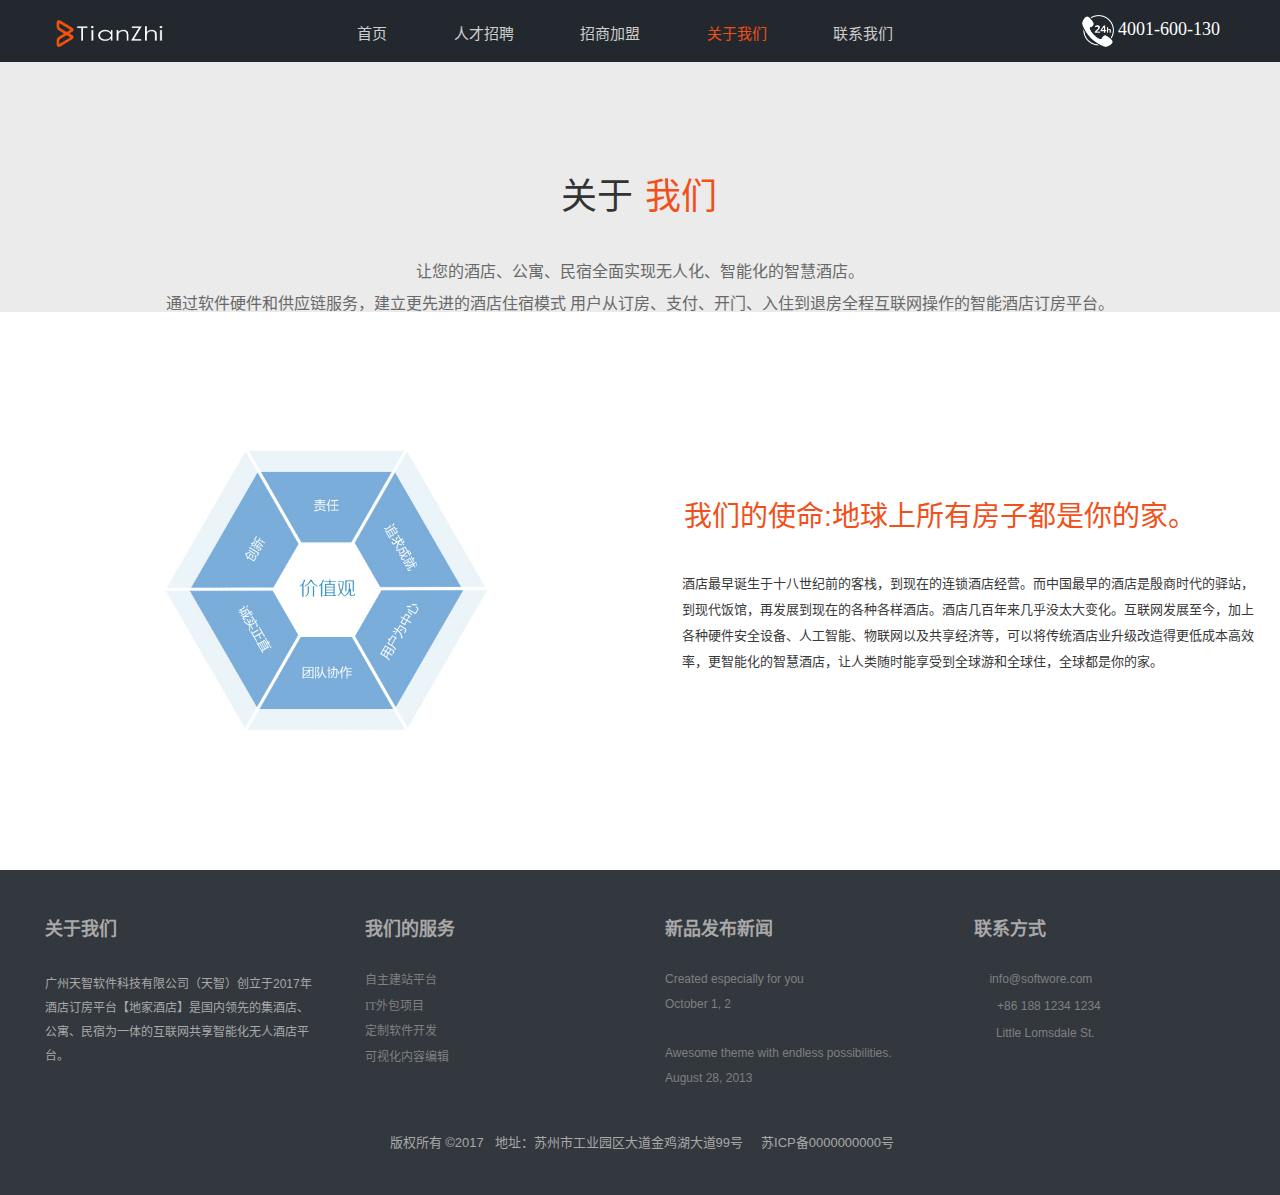
==== commit da8bee26: "开发中" ====
--- a/about_us.html
+++ b/about_us.html
@@ -22,7 +22,7 @@
 	<meta http-equiv="X-UA-Compatible" content="IE=edge">
 
 	<meta name="viewport" content="width=device-width, initial-scale=1, maximum-scale=1">
-	<title>软件开发公司 | 关于我们</title>
+	<title>天智 | 关于我们</title>
 	<link rel="profile" href="http://gmpg.org/xfn/11">
 	<link rel="pingback" href="http://57ea2360369b5.t73.qifeiye.com/xmlrpc.php">
 	<!--[if lt IE 9]>
@@ -219,68 +219,8 @@
 
 <body class="page page-id-8115 page-template-default image-blur btn-flat content-fullwidth qfe-js-composer js-comp-ver-4.0.1 vc_responsive no-mobile is-webkit"
  data-pid="8115" data-pkey="087114af4e52057406098a05c9e628fc" style="">
-	<div id="dl-menu" class="dl-menuwrapper wf-mobile-visible dropTopStyle_containter center">
-		<a data-padding="" data-top="8" data-right="8" rel="nofollow" id="mobile-menu" class="dropTopStyle center">
-			<span class="menu-open  phone-text">关于</span>
-			<span class="menu-close">关闭</span>
-			<span class="menu-back">返回上一级</span>
-			<span class="wf-phone-visible">&nbsp;</span>
-			<span class="mobile_icon glyphicon glyphicon-icon-angle-down"></span>
-		</a>
-		<div class="dl-container">
-			<ul data-st="0" data-sp="0" data-fh="0" data-mw="0" data-lh="29" class="dl-menu" data-bit-menu="underline-hover" data-bit-float-menu="underline-hover">
-				<li class=" menu-item menu-item-type-post_type menu-item-object-page bit-menu-post-id-6470 menu-item-6471 first">
-					<a href="http://57ea2360369b5.t73.qifeiye.com/">
-						<span>首页
-							<i class="underline"></i>
-						</span>
-					</a>
-				</li>
-				<li class=" menu-item menu-item-type-post_type menu-item-object-page bit-menu-post-id-7010 menu-item-7011">
-					<a href="http://57ea2360369b5.t73.qifeiye.com/?page_id=7010">
-						<span>服务
-							<i class="underline"></i>
-						</span>
-					</a>
-				</li>
-				<li class=" menu-item menu-item-type-post_type menu-item-object-page bit-menu-post-id-8330 menu-item-15097">
-					<a href="http://57ea2360369b5.t73.qifeiye.com/?page_id=8330">
-						<span>定价
-							<i class="underline"></i>
-						</span>
-					</a>
-				</li>
-				<li class=" menu-item menu-item-type-post_type menu-item-object-page bit-menu-post-id-9556 menu-item-9557">
-					<a href="http://57ea2360369b5.t73.qifeiye.com/?page_id=9556">
-						<span>新闻
-							<i class="underline"></i>
-						</span>
-					</a>
-				</li>
-				<li class=" menu-item menu-item-type-post_type menu-item-object-page current-menu-item page_item page-item-8115 current_page_item bit-menu-post-id-8115 menu-item-8116 act">
-					<a href="http://57ea2360369b5.t73.qifeiye.com/?page_id=8115">
-						<span>关于
-							<i class="underline"></i>
-						</span>
-					</a>
-				</li>
-				<li class=" menu-item menu-item-type-post_type menu-item-object-page bit-menu-post-id-8410 menu-item-8411">
-					<a href="http://57ea2360369b5.t73.qifeiye.com/?page_id=8410">
-						<span>联系
-							<i class="underline"></i>
-						</span>
-					</a>
-				</li>
-			</ul>
-		</div>
-	</div>
 
 	<div id="page" class=" wide ">
-
-
-
-		<!-- left, center, classical, classic-centered -->
-		<!-- !Header -->
 		<header id="header" class="logo-left-right headerPM menuPosition" role="banner">
 			<!-- class="overlap"; class="logo-left", class="logo-center", class="logo-classic" -->
 			<div class="wf-wrap">
@@ -291,20 +231,17 @@
 					<div id="branding" class="wf-td bit-logo-bar" style="">
 						<a class="bitem logo small" style="display: table-cell;" href="http://57ea2360369b5.t73.qifeiye.com/">
 							<span class="logospan">
-								<img class="preload-me" src="./lib-about/aHR0cDovLzU3ZWEyMzYwMzY5YjUudDczLnFpZmVpeWUuY29tL3FmeS1jb250ZW50L3VwbG9hZHMvMjAxNi8xMS82NWU2YWNkMDVhNjJhZjA1MDU0YTE5N2U5NGRkMWRjOC5wbmc_p_p100_p_3D.png"
-								 width="431" height="84" alt="软件开发公司">
+								<img class="preload-me" src="./lib-index/tianzhi.png"
+								 width="431" height="84" alt="天智软件">
 							</span>
 						</a>
-
-						<!-- <div id="site-title" class="assistive-text"></div>
-	<div id="site-description" class="assistive-text"></div> -->
 					</div>
 
 					<!-- !- Navigation -->
-					<nav style="0" id="navigation" class="wf-td" bitdataaction="site_menu_container" bitdatalocation="primary">
+					<nav id="navigation" class="wf-td" bitdataaction="site_menu_container" bitdatalocation="primary">
 						<ul id="main-nav" data-st="0" data-sp="0" data-fh="0" data-mw="0" data-lh="29" class="mainmenu fancy-rollovers wf-mobile-hidden bit-menu-default underline-hover position-text-right ab-center"
 						 data-bit-menu="underline-hover" data-bit-float-menu="underline-hover" style="text-align: center; left: 55px;">
-						 <li class=" menu-item menu-item-type-post_type menu-item-object-page current-menu-item page_item page-item-6470 current_page_item bit-menu-post-id-6470 menu-item-6471  first">
+							<li class=" menu-item menu-item-type-post_type menu-item-object-page current-menu-item page_item page-item-6470 current_page_item bit-menu-post-id-6470 menu-item-6471 first">
 								<a href="./index.html">
 									<span>首页
 										<i class="underline"></i>
@@ -312,44 +249,34 @@
 								</a>
 							</li>
 							<li class=" menu-item menu-item-type-post_type menu-item-object-page bit-menu-post-id-7010 menu-item-7011">
-								<a href="./service.html">
-									<span>服务
-										<i class="underline"></i>
-									</span>
-								</a>
-							</li>
-							<li class=" menu-item menu-item-type-post_type menu-item-object-page bit-menu-post-id-8330 menu-item-15097">
-								<a href="./price.html">
-									<span>定价
+								<a href="./recruitment.html">
+									<span>人才招聘
 										<i class="underline"></i>
 									</span>
 								</a>
 							</li>
 							<li class=" menu-item menu-item-type-post_type menu-item-object-page bit-menu-post-id-9556 menu-item-9557">
-								<a href="./news.html">
-									<span>新闻
+								<a href="./merchants.html">
+									<span>招商加盟
 										<i class="underline"></i>
 									</span>
 								</a>
 							</li>
 							<li class=" menu-item menu-item-type-post_type menu-item-object-page bit-menu-post-id-8115 menu-item-8116 act">
 								<a href="./about_us.html">
-									<span>关于
+									<span>关于我们
 										<i class="underline"></i>
 									</span>
 								</a>
 							</li>
-							<li class=" menu-item menu-item-type-post_type menu-item-object-page bit-menu-post-id-8410 menu-item-8411 ">
+							<li class=" menu-item menu-item-type-post_type menu-item-object-page bit-menu-post-id-8410 menu-item-8411">
 								<a href="./contact.html">
-									<span>联系
+									<span>联系我们
 										<i class="underline"></i>
 									</span>
 								</a>
 							</li>
 						</ul>
-
-
-
 					</nav>
 					<div style="display:none;" id="main-nav-slide">
 						<div class="main-nav-slide-inner" data-class="">
@@ -442,8 +369,7 @@
 													<div class="row qfe_row">
 														<div data-animaleinbegin="bottom-in-view" data-animalename="qfyfadeInUp" data-duration="" data-delay="" class=" qfy-column-1-5aa5d65bebe43769765 qfy-column-inner  vc_span12  text-Default small-screen-undefined fullrow"
 														 data-dw="1/1" data-fixheight="">
-															<div style="margin-top:0;margin-bottom:0;margin-left:0;margin-right:0;border-radius:0px;;position:relative;;"
-															 class="column_inner ">
+															<div style="margin-top:0;margin-bottom:0;margin-left:0;margin-right:0;border-radius:0px;;position:relative;;" class="column_inner ">
 																<div class=" background-overlay grid-overlay-0" style="background-color:transparent;width:100%;"></div>
 																<div class="column_containter" style="z-index:3;position:relative;">
 																	<div id="vc_header_5aa5d65bec27f182" m-padding="0px 0px 0px 0px" p-padding="0 0 0 0" css_animation_delay="0" qfyuuid="qfy_header_y7irl"
@@ -465,49 +391,23 @@
 																			<h1 class="qfy_title center mobilecenter">
 																				<div class="qfy_title_image_warpper" style="display:inline-block;position:relative;max-width:100%;">
 																					<div class="qfy_title_inner" style="display:inline-block;position:relative;max-width:100%;">
-																						<div class="header_title" style="font-size:36px;font-weight:normal;font-style:normal;color:#333333;display:inline-block;vertical-align:bottom;">关于</div>
-																						<div class="header_subtitle" style="font-size:36px;font-weight:normal;font-style:normal;color:#f1501a;display:inline-block;padding:2px;vertical-align:bottom;">我们</div>
+																						<div class="header_title" style="font-size:36px;font-weight:normal;font-style:normal;color:#333333;display:inline-block;vertical-align:middle;">关于</div>
+																						<div class="header_subtitle" style="font-size:36px;font-weight:normal;font-style:normal;color:#f1501a;display:inline-block;padding:2px;vertical-align:middle;">我们</div>
 																					</div>
-																					<style></style>
-																					<div class="button_wrapper" style="display:none;">
-																						<div class="button " style="display:inline-block;max-width:100%;text-align:center; font-size:14px; color:#333; padding:5px;">+ 查看更多</div>
-																					</div>
-																					<span style="clear:both;"></span>
 																				</div>
 																			</h1>
 																		</div>
 																	</div>
-																	<div m-padding="15px 0px 0px 0px" p-padding="15px 0 0 0" css_animation_delay="0" qfyuuid="qfy_column_text_llv9q" class="qfy-element qfy-text qfy-text-41870 qfe_text_column qfe_content_element  mobile_fontsize12 "
-																	 style="position: relative;;;line-height:1.5em;;background-repeat: no-repeat;;margin-top:0;margin-bottom:0;padding-top:15px;padding-bottom:0;padding-right:0;padding-left:0;border-radius:0px;">
-																		<div class="qfe_wrapper">
-																			<div style="text-align: center;">
-																				<span style="color:#333;">
-																					<span style="font-size: 15px;">
-																						<span style="font-family: 微软雅黑;">
-																							<span class="margin-top-20">
-																								<span style="font-size: 15px;">
-																									<span style="font-family: 微软雅黑;">
-																										<span class="margin-top-20">
-																											<span style="font-size: 20px;">
-																												<span style="font-family: arial;">
-																													<span style="letter-spacing: 0px;">
-																														<span style="font-size: 15px;">
-																															<span style="font-family: 微软雅黑;">您可以双击这里或者点击编辑按钮来修改内容，您还可以添加图标按钮图片等常用元素</span>
-																														</span>
-																													</span>
-																												</span>
-																											</span>
-																										</span>
-																									</span>
-																								</span>
-																							</span>
-																						</span>
-																					</span>
-																				</span>
-																			</div>
-
-																		</div>
-																	</div>
+																	<div m-padding="15px 0px 0px 0px" p-padding="15px 0 0 0" css_animation_delay="0" qfyuuid="qfy_column_text_llv9q" class="qfy-element qfy-text qfy-text-66866 qfe_text_column qfe_content_element  qfe_animate_when_almost_visible qfe_top-to-bottom mobile_fontsize14 qfe_start_animation"
+																	style="position: relative;;;line-height:1.5em;;background-repeat: no-repeat;;margin-top:0;margin-bottom:0;padding-top:15px;padding-bottom:0;padding-right:0;padding-left:0;border-radius:0px;">
+																	   <div style="text-align: center;color:#696969;line-height:2em" >
+																		   <p style="font-family: 微软雅黑;">让您的酒店、公寓、民宿全面实现无人化、智能化的智慧酒店。</p>
+																		   <p>通过软件硬件和供应链服务，建立更先进的酒店住宿模式
+																			用户从订房、支付、开门、入住到退房全程互联网操作的智能酒店订房平台。
+																			</p>
+																			<p>为酒店提供更智能化的酒店管理，为民宿提供高收益的房屋分享模式，全面实现无人化酒店。</p>
+																	   </div>
+																   </div>
 																</div>
 															</div>
 														</div>
@@ -650,8 +550,7 @@
 																}
 															}
 														</style>
-														<div data-animaleinbegin="bottom-in-view" data-animalename="qfyfadeInUp" data-duration="" data-delay=""
-														 class=" qfy-column-3-5aa5d65bedfdd373525 qfy-column-inner  vc_span_class  vc_span6  text-default small-screen-default notfullrow"
+														<div data-animaleinbegin="bottom-in-view" data-animalename="qfyfadeInUp" data-duration="" data-delay="" class=" qfy-column-3-5aa5d65bedfdd373525 qfy-column-inner  vc_span_class  vc_span6  text-default small-screen-default notfullrow"
 														 data-dw="1/2" data-fixheight="">
 															<div style=";position:relative;;" class="column_inner ">
 																<div class=" background-overlay grid-overlay-" style="background-color:transparent;width:100%;"></div>
@@ -663,50 +562,22 @@
 																				<span style="color:#000000;">
 																					<span style="font-size: 13px;"></span>
 																					<span style="font-size: 14px;">
-																						<span style="font-family: 微软雅黑;">企业概况</span>
+																						<span style="font-family: 微软雅黑;"></span>
 																					</span>
 																				</span>
 																			</div>
 
-																			<div>&nbsp;</div>
-
-																			<div>
-																				<span style="font-size:13px;">
-																					<span style="color:#696969;"></span>
-																					<span style="color:#696969;">
-																						<span style="font-family: 微软雅黑;">这里可以简单的叙述公司的简介等，双击鼠标左键可以更改文字；</span>
-																						<span style="font-family: 微软雅黑;"> </span>
-																						<span style="font-family: 微软雅黑;"> </span>
-																						<span style="font-family: 微软雅黑;">这里可以简单的叙述公司的简介等，双击鼠标左键可以更改文字</span>
-																						<span style="font-family: 微软雅黑;"></span>
-																						<span style="font-family: 微软雅黑;">。</span>
-																						<span style="font-family: 微软雅黑;"></span>
-																						<span style="font-family: 微软雅黑;">这里可以简单的叙述公司的简介等，双击鼠标左键可以更改文字</span>
-																					</span>
-																					<span style="color:#696969;">
-																						<span style="font-family: 微软雅黑;">。</span>
-																					</span>
-																				</span>
+																			<div style="font-size: 28px;
+																			font-weight: normal;
+																			font-style: normal;
+																			color: #f1501a;
+																			display: inline-block;
+																			padding: 2px;
+																			vertical-align: middle;margin:40px 0">我们的使命:地球上所有房子都是你的家。</div>
+
+																			<div style="font-size:13px;line-height:2em">
+																				酒店最早诞生于十八世纪前的客栈，到现在的连锁酒店经营。而中国最早的酒店是殷商时代的驿站，到现代饭馆，再发展到现在的各种各样酒店。酒店几百年来几乎没太大变化。互联网发展至今，加上各种硬件安全设备、人工智能、物联网以及共享经济等，可以将传统酒店业升级改造得更低成本高效率，更智能化的智慧酒店，让人类随时能享受到全球游和全球住，全球都是你的家。
 																			</div>
-
-																			<div>&nbsp;</div>
-
-																			<div>
-																				<span style="color:#000000;">
-																					<span style="background-color: rgb(247, 247, 247); font-size: 14px;">
-																						<span style="font-family: 微软雅黑;">企业愿景</span>
-																					</span>
-																				</span>
-																			</div>
-
-																			<div>&nbsp;</div>
-
-																			<div>
-																				<span style="color:#696969;">
-																					<span style="font-size:13px;">可以简单的叙述公司的简介等，双击鼠标可以更改文字。这里可以简单的叙述公司的简介等，双击鼠标左键可以更改文字； 这里可以简单的叙述公司的简介等。</span>
-																				</span>
-																			</div>
-
 																		</div>
 																	</div>
 																</div>
@@ -778,745 +649,14 @@
 														}
 													}
 												</style>
-												<div data-time="3" data-imagebgs="" class="background-media   " backgroundsize="true" style="background-image: url(&#39;http://ccdn.goodq.top/caches/4ce61cd756c0c3467de0977d6849043b/aHR0cDovLzU3ZWEyMzYwMzY5YjUudDczLnFpZmVpeWUuY29tL3FmeS1jb250ZW50L3VwbG9hZHMvMjAxNi8xMS8wMmUyNTdmOTdlODkyYWY5MjY3Y2UwZGQ1YTA3N2I2Ni5qcGc_p_p100_p_3D.jpg&#39;); background-repeat:no-repeat; background-size:cover; background-attachment:scroll; background-position:0 0%;">
-												</div>
-
-												<div class="section-background-overlay background-overlay grid-overlay-0 " style="background-color: #f2f2f2;"></div>
-
-												<div class="container">
-													<div class="row qfe_row">
-														<div data-animaleinbegin="bottom-in-view" data-animalename="qfyfadeInUp" data-duration="" data-delay="" class=" qfy-column-4-5aa5d65bee8cb912363 qfy-column-inner  vc_span12  text-Default small-screen-Default fullrow"
-														 data-dw="1/1" data-fixheight="">
-															<div style="margin-top:80px;margin-bottom:0;margin-left:0;margin-right:0;border-radius:0px;;position:relative;;"
-															 class="column_inner ">
-																<div class=" background-overlay grid-overlay-0" style="background-color:transparent;width:100%;"></div>
-																<div class="column_containter" style="z-index:3;position:relative;">
-																	<div id="vc_header_5aa5d65beec62115" m-padding="0px 0px 0px 0px" p-padding="0 0 0 0" css_animation_delay="0" qfyuuid="qfy_header_ebeqr"
-																	 data-anitime="0.7" class="qfy-element minheigh1px qfe_text_column qfe_content_element " style="position: relative;;;background-repeat: no-repeat;;margin-top:20px;margin-bottom:0;padding-top:0;padding-bottom:0;padding-right:0;padding-left:0;">
-																		<style>
-																			@media only screen and (max-width: 760px) {
-																				#vc_header_5aa5d65beec62115 .header_title {
-																					font-size: 20px !important;
-																				}
-																			}
-
-																			@media only screen and (max-width: 760px) {
-																				#vc_header_5aa5d65beec62115 .header_subtitle {
-																					font-size: 20px !important;
-																				}
-																			}
-																		</style>
-																		<div class="qfe_wrapper">
-																			<h1 class="qfy_title center mobilecenter">
-																				<div class="qfy_title_inner" style="display:inline-block;position:relative;max-width:100%;">
-																					<div class="header_title" style="font-family:微软雅黑;font-size:32px;font-weight:normal;font-style:normal;color:#000;">我们的团队</div>
-																					<span class="line-abs bottom hcenter" style="overflow:hidden;border-bottom-style:solid;width:60px;max-width:60px;border-bottom-width:2px;border-bottom-color:#f1501a;margin-top:20px;"></span>
-																				</div>
-																				<style></style>
-																				<div class="button_wrapper" style="display:none;">
-																					<div class="button " style="display:inline-block;max-width:100%;text-align:center; font-size:14px; color:#333; padding:5px;">+ 查看更多</div>
-																				</div>
-																				<span style="clear:both;"></span>
-																			</h1>
-																		</div>
-																	</div>
-																	<div m-padding="0px 0px 30px 0px" p-padding="0px 0px 30px 0px" css_animation_delay="0" qfyuuid="0" class="qfy-element qfy-text qfy-text-34837 qfe_text_column qfe_content_element  mobile_fontsize14 "
-																	 style="position: relative;;;line-height:1.5em;;background-repeat: no-repeat;;padding-bottom:30px;">
-																		<div class="qfe_wrapper">
-																			<div style="text-align: center;">
-																				<span style="color:#808080;">青年是团队的核心</span>
-																			</div>
-
-																		</div>
-																	</div>
-																	<div data-loading="" data-loading-w="" data-open="" data-post="post" data-cate="43" m-padding="0px 0px 0px 0px"
-																	 p-padding="0 0 0 0" css_animation_delay="0" qfyuuid="advanced_list_zkk7u" class="qfy-element advanced-list-5aa5d65befa83682 qfe_teaser_grid qfe_content_element  qfe_grid columns_count_1 columns_count_1 qfe_teaser_grid_post  advanced_list "
-																	 style="margin-top:0;margin-bottom:0;padding-top:0;padding-bottom:0;padding-right:0;padding-left:0;">
-																		<style>
-																			.advanced-list-5aa5d65befa83682 .item_block:hover .item_wrapper .title {
-																				color: #6b6b6b !important;
-																			}
-
-																			.advanced-list-5aa5d65befa83682 .item_block:hover .item_wrapper .subtitle {
-																				color: #7e7f7f !important;
-																			}
-
-																			.advanced-list-5aa5d65befa83682 .item_block:hover .item_wrapper .year {
-																				color: #cccccc !important;
-																			}
-
-																			.advanced-list-5aa5d65befa83682 .item_block:hover .item_wrapper .md {
-																				color: #cccccc !important;
-																			}
-
-																			.advanced-list-5aa5d65befa83682 .item_block:hover .item_wrapper .cate span {
-																				color: #cccccc !important;
-																			}
-
-																			.advanced-list-5aa5d65befa83682 .item_block:hover .item_wrapper .description {
-																				color: #333333 !important;
-																			}
-
-																			.advanced-list-5aa5d65befa83682 .item_block:hover .price_warp .amount,
-																			.advanced-list-5aa5d65befa83682 .item_block:hover .price_warp del {
-																				color: #cccccc !important;
-																			}
-
-																			.advanced-list-5aa5d65befa83682 .item_block:hover .price_warp ins .amount {
-																				color: #cccccc !important;
-																			}
-
-																			@media only screen and (max-width: 992px) {
-																				.advanced-list-5aa5d65befa83682 .item_block .item_wrapper {
-																					height: 100px !important;
-																				}
-																				.advanced-list-5aa5d65befa83682 .item_block {
-																					padding: 0px !important;
-																					position: relative !important;
-																				}
-																				.advanced-list-5aa5d65befa83682 .item_block .item_wrapper {
-																					position: relative !important;
-																					top: 0 !important;
-																				}
-																				.advanced-list-5aa5d65befa83682 .item_block .item_mask {
-																					display: none !important;
-																				}
-																				.advanced-list-5aa5d65befa83682 .item_block .item_wrapper {
-																					background: rgba(249, 249, 249, 1) !important;
-																				}
-																				.advanced-list-5aa5d65befa83682 .item_block .item_wrapper .title {
-																					color: #6b6b6b !important;
-																				}
-																				.advanced-list-5aa5d65befa83682 .item_block .item_wrapper .subtitle {
-																					color: #7e7f7f !important;
-																				}
-																				.advanced-list-5aa5d65befa83682 .item_block .item_wrapper .year {
-																					color: #cccccc !important;
-																				}
-																				.advanced-list-5aa5d65befa83682 .item_block .item_wrapper .md {
-																					color: #cccccc !important;
-																				}
-																				.advanced-list-5aa5d65befa83682 .item_block .item_wrapper .cate span {
-																					color: #cccccc !important;
-																				}
-																				.advanced-list-5aa5d65befa83682 .item_block .item_wrapper .description {
-																					color: #333333 !important;
-																				}
-																				.advanced-list-5aa5d65befa83682 .item_block .price_warp .amount,
-																				.advanced-list-5aa5d65befa83682 .item_block .price_warp del {
-																					color: #cccccc !important;
-																				}
-																				.advanced-list-5aa5d65befa83682 .item_block .price_warp ins .amount {
-																					color: #cccccc !important;
-																				}
-																				.advanced-list-5aa5d65befa83682 .item_block .item_wrapper .item_info .subtitle,
-																				.advanced-list-5aa5d65befa83682 .item_block .item_wrapper .item_info .date_wrap,
-																				.advanced-list-5aa5d65befa83682 .item_block .item_wrapper .item_info .cate,
-																				.advanced-list-5aa5d65befa83682 .item_block .item_wrapper .item_info .item_des {
-																					opacity: 1 !important;
-																				}
-																				.advanced-list-5aa5d65befa83682 .list-style3 .item_block .item_box .item_img {
-																					width: auto !important;
-																					margin: 0 auto !important;
-																					bottom: 0 !important;
-																				}
-																				.advanced-list-5aa5d65befa83682 .list-style3 .item_block .item_wrapper {
-																					margin: 0!important;
-																					padding: 0 !important;
-																					position: relative !important;
-																					top: 0 !important;
-																					background: transparent !important
-																				}
-																				.advanced-list-5aa5d65befa83682 .list-style3 .item_block .item_wrapper .item_info {
-																					width: auto !important;
-																					position: relative !important;
-																					position: relative !important;
-																					top: 0 !important;
-																					left: 0 !important;
-																					margin: 0 auto;
-																					max-width: 100%;
-																				}
-																				.advanced-list-5aa5d65befa83682 .list-style3 .item_des {
-																					display: none !important
-																				}
-																				body .advanced-list-5aa5d65befa83682 .list-style3 .item_block {
-																					margin-bottom: 0 !important
-																				}
-																			}
-
-																			.advanced-list-5aa5d65befa83682 .item_block .price_warp .amount,
-																			.advanced-list-5aa5d65befa83682 .item_block .price_warp del {
-																				color: #cccccc;
-																				font-size: 12px;
-																			}
-
-																			.advanced-list-5aa5d65befa83682 .item_block .price_warp ins .amount {
-																				color: #cccccc;
-																				font-size: 12px;
-																			}
-
-																			.advanced-list-5aa5d65befa83682 .item_block .price_warp {
-																				padding-top: 0px;
-																				padding-bottom: 0px;
-																				padding-left: 0px;
-																				padding-right: 0px;
-																			}
-
-																			.advanced-list-5aa5d65befa83682 .item_block .item_wrapper {
-																				background: rgba(249, 249, 249, 1);
-																			}
-
-																			.advanced-list-5aa5d65befa83682 .item_block:hover .item_wrapper {
-																				background: rgba(249, 249, 249, 1);
-																			}
-
-																			.advanced-list-5aa5d65befa83682 .item_block:hover .item_img img {
-																				transform: none;
-																			}
-
-																			.advanced-list-5aa5d65befa83682 .vc-carousel .vc-left {
-																				background-color: #2b2b2b;
-																			}
-
-																			.advanced-list-5aa5d65befa83682 .vc-carousel .vc-right {
-																				background-color: #2b2b2b;
-																			}
-
-																			.advanced-list-5aa5d65befa83682 .vc-carousel .vc-left:hover {
-																				background-color: #cccccc;
-																			}
-
-																			.advanced-list-5aa5d65befa83682 .vc-carousel .vc-right:hover {
-																				background-color: #cccccc;
-																			}
-
-																			.advanced-list-5aa5d65befa83682 .vc-carousel .vc-left:before {
-																				color: #ffffff;
-																			}
-
-																			.advanced-list-5aa5d65befa83682 .vc-carousel .vc-right:before {
-																				color: #ffffff;
-																			}
-
-																			.advanced-list-5aa5d65befa83682 .vc-carousel .vc-left:hover:before {
-																				color: #ffffff;
-																			}
-
-																			.advanced-list-5aa5d65befa83682 .vc-carousel .vc-right:hover:before {
-																				color: #ffffff;
-																			}
-
-																			.advanced-list-5aa5d65befa83682 .vc-carousel .vc-left {
-																				opacity: 0.7;
-																			}
-
-																			.advanced-list-5aa5d65befa83682 .vc-carousel .vc-right {
-																				opacity: 0.7;
-																			}
-
-																			.advanced-list-5aa5d65befa83682 .vc-carousel .vc-left:hover {
-																				opacity: 1;
-																			}
-
-																			.advanced-list-5aa5d65befa83682 .vc-carousel .vc-right:hover {
-																				opacity: 1;
-																			}
-
-																			.advanced-list-5aa5d65befa83682 .vc-carousel .vc-left:hover {
-																				border-color: #cccccc;
-																			}
-
-																			.advanced-list-5aa5d65befa83682 .vc-carousel .vc-right:hover {
-																				border-color: #cccccc;
-																			}
-
-																			.advanced-list-5aa5d65befa83682 .list-style3 .item_block {
-																				margin-bottom: 110px !important;
-																			}
-
-																			.advanced-list-5aa5d65befa83682 .list-style3 .item_block .item_wrapper .item_info {
-																				background: #e8e8e8;
-																			}
-
-																			.advanced-list-5aa5d65befa83682 .list-style3 .item_block .item_box .item_img::before {
-																				border-color: #333333;
-																			}
-
-																			.advanced-list-5aa5d65befa83682 .list-style3 .item_block .item_box .item_wrapper .item_info {
-																				width: 220px;
-																			}
-
-																			.advanced-list-5aa5d65befa83682 .list-style3 .item_block .item_box .item_img {
-																				width: 220px;
-																				max-width: 100%;
-																			}
-
-																			.advanced-list-5aa5d65befa83682 .list-style3 .item_block .item_box .item_wrapper {
-																				padding-left: 310px;
-																			}
-
-																			.advanced-list-5aa5d65befa83682 .list-style3 .item_block:hover .item_box .item_wrapper {
-																				padding-left: 370px;
-																			}
-
-																			.advanced-list-5aa5d65befa83682 .list-style3 .item_block .description {
-																				height: 100px;
-																			}
-																		</style>
-																		<div class="qfe_wrapper list-style3">
-																			<div style=";clear:both;" data-type="post" data-cate="43" data-pcate="">
-																				<div id="advanced-carousel-5aa5d65befa39257" data-ride="vc-carousel" data-wrap="true" data-viewnum="1" data-interval="0"
-																				 data-auto-height="true" data-mode="horizontal" data-partial="false" data-per-view="1" data-hide-on-end="true"
-																				 class="itempcbody  vc-carousel vc-slide new2 vc-build" style="">
-																					<!-- Indicators -->
-																					<ol class="vc-carousel-indicators wf-mobile-hidden" style="display:none;visibility:hidden;">
-																						<li data-target="#advanced-carousel-5aa5d65befa39257" data-slide-to="0" class="vc-active"></li>
-																						<li data-target="#advanced-carousel-5aa5d65befa39257" data-slide-to="1"></li>
-																						<li data-target="#advanced-carousel-5aa5d65befa39257" data-slide-to="2"></li>
-																						<li data-target="#advanced-carousel-5aa5d65befa39257" data-slide-to="3"></li>
-																					</ol>
-
-
-																					<a class="vc-left vc-cbtn wf-mobile-hidden  lr" href="http://57ea2360369b5.t73.qifeiye.com/?page_id=8115#advanced-carousel-5aa5d65befa39257"
-																					 data-slide="prev"></a>
-																					<a class="vc-right vc-cbtn wf-mobile-hidden  lr" href="http://57ea2360369b5.t73.qifeiye.com/?page_id=8115#advanced-carousel-5aa5d65befa39257"
-																					 data-slide="next"></a>
-
-																					<section class="vc-carousel-inner ">
-																						<div class="vc-carousel-slideline" style="width: 4760px;">
-																							<div class="vc-carousel-slideline-inner">
-
-																								<div class="vc-item vc_slide_item list-item vc-active" style="width: 25%; height: 410px;">
-																									<div class="vc-inner " style="margin:0;margin-bottom:0px;">
-																										<div class="vc_ca_post_id qfy_item_post qfyanimate   qfyanimated" data-postid="18843" data-animaleinbegin="90%" data-animalename="qfyfadeInUp"
-																										 data-delay="0" data-duration="" style="animation-delay: 0s; animation-name: qfyfadeInUp; visibility: visible;">
-																											<div id="item_block" class="qfy_item_block item_block " style=" position: relative;">
-																												<div class="item_box ">
-
-																													<a class="item_a_link" href="http://57ea2360369b5.t73.qifeiye.com/?p=18843" title="Joeby Ragpa" target="_self">
-																														<div class="item_img" target="_blank">
-																															<img data-t-id="18840" style="" class=" ag_image" src="./lib-about/aHR0cDovLzU3ZWEyMzYwMzY5YjUudDczLnFpZmVpeWUuY29tL3FmeS1jb250ZW50L3VwbG9hZHMvMjAxNy8wNi8xNDk3OTMyMjAwNTk0OGExYTg3YjlhYjQ5NDUtMjIweDMwMC5wbmc_p_p100_p_3D.png"
-																															 alt="53f120dbb7329752054d685035609e7c.png" description="" data-attach-id="18840" data-title="53f120dbb7329752054d685035609e7c.png"
-																															 title="" src-img="">
-																															<div class="item_mask"></div>
-																														</div>
-																													</a>
-
-																													<div class="item_wrapper clearfix">
-																														<div class="item_info clearfix">
-																															<div class="text_wrap">
-																																<a class="item_a_link" href="http://57ea2360369b5.t73.qifeiye.com/?p=18843" title="Joeby Ragpa" target="_self">
-																																	<div class="title ellipsis" data-title="true" style="color:#444444;font-size:16px;font-weight:normal;">Joeby Ragpa</div>
-																																</a>
-																																<div class="subtitle ellipsis " style="color:#7e7f7f;font-size:12px;">CEO</div>
-																																<div class="date_wrap hide" style="">
-																																	<span class="year" style="color:#cccccc;font-size:12px;;">2017</span>
-																																	<span class="md post_date" style="color:#cccccc;font-size:12px;;">06-06</span>
-																																</div>
-
-																																<div class="cate_warp ellipsis hide">
-																																	<span>
-																																		<a class="cate" target="" style="color:#cccccc;font-size:12px;" href="http://57ea2360369b5.t73.qifeiye.com/?page_id=5369&amp;categories=43">
-																																			<span>团队</span>
-																																		</a>&nbsp;</span>
-																																</div>
-																																<div class="price_warp ellipsis hide">
-																																</div>
-																															</div>
-
-																														</div>
-																														<div class="item_des " style="max-width:px;">
-																															<div class="description post_excerpt" style="color:#333333;font-size:12px;max-width:px;word-break:break-all;">
-																																<p>请用一句话来概括人物的特点</p>
-																															</div>
-																														</div>
-																													</div>
-																												</div>
-																												<a href="http://57ea2360369b5.t73.qifeiye.com/?p=18843" title="Joeby Ragpa" target="_self" class="details item_link" style="color:#cccccc;font-size:12px;">
-																													<i class="fa fa-angle-right" aria-hidden="true"></i>
-																												</a>
-
-																											</div>
-
-																										</div>
-
-																									</div>
-																								</div>
-
-																								<div class="vc-item vc_slide_item list-item" style="width: 25%; height: 410px;">
-																									<div class="vc-inner " style="margin:0;margin-bottom:0px;">
-																										<div class="vc_ca_post_id qfy_item_post qfyanimate   qfyanimated" data-postid="18841" data-animaleinbegin="90%" data-animalename="qfyfadeInUp"
-																										 data-delay="0.1" data-duration="" style="animation-delay: 0.1s; animation-name: qfyfadeInUp; visibility: visible;">
-																											<div id="item_block" class="qfy_item_block item_block " style=" position: relative;">
-																												<div class="item_box ">
-
-																													<a class="item_a_link" href="http://57ea2360369b5.t73.qifeiye.com/?p=18841" title="丁聪华" target="_self">
-																														<div class="item_img" target="_blank">
-																															<img data-t-id="18842" style="" class=" ag_image" src="./lib-about/aHR0cDovLzU3ZWEyMzYwMzY5YjUudDczLnFpZmVpeWUuY29tL3FmeS1jb250ZW50L3VwbG9hZHMvMjAxNy8wNi8xNDk3OTMyMjAwNTk0OGExYThkN2E0ODI5MjUtMjIweDMwMC5wbmc_p_p100_p_3D.png"
-																															 alt="9f86dcf70d589c5183204a2f677b0924.png" description="" data-attach-id="18842" data-title="9f86dcf70d589c5183204a2f677b0924.png"
-																															 title="" src-img="">
-																															<div class="item_mask"></div>
-																														</div>
-																													</a>
-
-																													<div class="item_wrapper clearfix">
-																														<div class="item_info clearfix">
-																															<div class="text_wrap">
-																																<a class="item_a_link" href="http://57ea2360369b5.t73.qifeiye.com/?p=18841" title="丁聪华" target="_self">
-																																	<div class="title ellipsis" data-title="true" style="color:#444444;font-size:16px;font-weight:normal;">丁聪华</div>
-																																</a>
-																																<div class="subtitle ellipsis " style="color:#7e7f7f;font-size:12px;">CTO</div>
-																																<div class="date_wrap hide" style="">
-																																	<span class="year" style="color:#cccccc;font-size:12px;;">2017</span>
-																																	<span class="md post_date" style="color:#cccccc;font-size:12px;;">06-06</span>
-																																</div>
-
-																																<div class="cate_warp ellipsis hide">
-																																	<span>
-																																		<a class="cate" target="" style="color:#cccccc;font-size:12px;" href="http://57ea2360369b5.t73.qifeiye.com/?page_id=5369&amp;categories=43">
-																																			<span>团队</span>
-																																		</a>&nbsp;</span>
-																																</div>
-																																<div class="price_warp ellipsis hide">
-																																</div>
-																															</div>
-
-																														</div>
-																														<div class="item_des " style="max-width:px;">
-																															<div class="description post_excerpt" style="color:#333333;font-size:12px;max-width:px;word-break:break-all;">
-																																<p>请用一句话来概括人物的特点</p>
-																															</div>
-																														</div>
-																													</div>
-																												</div>
-																												<a href="http://57ea2360369b5.t73.qifeiye.com/?p=18841" title="丁聪华" target="_self" class="details item_link" style="color:#cccccc;font-size:12px;">
-																													<i class="fa fa-angle-right" aria-hidden="true"></i>
-																												</a>
-
-																											</div>
-
-																										</div>
-
-																									</div>
-																								</div>
-
-																								<div class="vc-item vc_slide_item list-item" style="width: 25%; height: 410px;">
-																									<div class="vc-inner " style="margin:0;margin-bottom:0px;">
-																										<div class="vc_ca_post_id qfy_item_post qfyanimate   qfyanimated" data-postid="18839" data-animaleinbegin="90%" data-animalename="qfyfadeInUp"
-																										 data-delay="0.2" data-duration="" style="animation-delay: 0.2s; animation-name: qfyfadeInUp; visibility: visible;">
-																											<div id="item_block" class="qfy_item_block item_block " style=" position: relative;">
-																												<div class="item_box ">
-
-																													<a class="item_a_link" href="http://57ea2360369b5.t73.qifeiye.com/?p=18839" title="韩 松" target="_self">
-																														<div class="item_img" target="_blank">
-																															<img data-t-id="18838" style="" class=" ag_image" src="./lib-about/aHR0cDovLzU3ZWEyMzYwMzY5YjUudDczLnFpZmVpeWUuY29tL3FmeS1jb250ZW50L3VwbG9hZHMvMjAxNy8wNi8xNDk3OTMyMjAwNTk0OGExYTgxYTM0MzI0MTUtMjIweDMwMC5wbmc_p_p100_p_3D.png"
-																															 alt="0d46f798a0fe16bb99e5d8f897141bf8.png" description="" data-attach-id="18838" data-title="0d46f798a0fe16bb99e5d8f897141bf8.png"
-																															 title="" src-img="">
-																															<div class="item_mask"></div>
-																														</div>
-																													</a>
-
-																													<div class="item_wrapper clearfix">
-																														<div class="item_info clearfix">
-																															<div class="text_wrap">
-																																<a class="item_a_link" href="http://57ea2360369b5.t73.qifeiye.com/?p=18839" title="韩 松" target="_self">
-																																	<div class="title ellipsis" data-title="true" style="color:#444444;font-size:16px;font-weight:normal;">韩 松</div>
-																																</a>
-																																<div class="subtitle ellipsis " style="color:#7e7f7f;font-size:12px;">设计总监</div>
-																																<div class="date_wrap hide" style="">
-																																	<span class="year" style="color:#cccccc;font-size:12px;;">2017</span>
-																																	<span class="md post_date" style="color:#cccccc;font-size:12px;;">06-06</span>
-																																</div>
-
-																																<div class="cate_warp ellipsis hide">
-																																	<span>
-																																		<a class="cate" target="" style="color:#cccccc;font-size:12px;" href="http://57ea2360369b5.t73.qifeiye.com/?page_id=5369&amp;categories=43">
-																																			<span>团队</span>
-																																		</a>&nbsp;</span>
-																																</div>
-																																<div class="price_warp ellipsis hide">
-																																</div>
-																															</div>
-
-																														</div>
-																														<div class="item_des " style="max-width:px;">
-																															<div class="description post_excerpt" style="color:#333333;font-size:12px;max-width:px;word-break:break-all;">
-																																<p>请用一句话来概括人物的特点</p>
-																															</div>
-																														</div>
-																													</div>
-																												</div>
-																												<a href="http://57ea2360369b5.t73.qifeiye.com/?p=18839" title="韩 松" target="_self" class="details item_link" style="color:#cccccc;font-size:12px;">
-																													<i class="fa fa-angle-right" aria-hidden="true"></i>
-																												</a>
-
-																											</div>
-
-																										</div>
-
-																									</div>
-																								</div>
-
-																								<div class="vc-item vc_slide_item list-item" style="width: 25%; height: 410px;">
-																									<div class="vc-inner " style="margin:0;margin-bottom:0px;">
-																										<div class="vc_ca_post_id qfy_item_post qfyanimate   qfyanimated" data-postid="18837" data-animaleinbegin="90%" data-animalename="qfyfadeInUp"
-																										 data-delay="0.3" data-duration="" style="animation-delay: 0.3s; animation-name: qfyfadeInUp; visibility: visible;">
-																											<div id="item_block" class="qfy_item_block item_block " style=" position: relative;">
-																												<div class="item_box ">
-
-																													<a class="item_a_link" href="http://57ea2360369b5.t73.qifeiye.com/?p=18837" title="孙蝶妃" target="_self">
-																														<div class="item_img" target="_blank">
-																															<img data-t-id="18836" style="" class=" ag_image" src="./lib-about/aHR0cDovLzU3ZWEyMzYwMzY5YjUudDczLnFpZmVpeWUuY29tL3FmeS1jb250ZW50L3VwbG9hZHMvMjAxNy8wNi8xNDk3OTMyMTk5NTk0OGExYTc5ZWVlYTYzNDctMjIweDMwMC5wbmc_p_p100_p_3D.png"
-																															 alt="acb0cd2316ff2a9e771b13be7c38bd50.png" description="" data-attach-id="18836" data-title="acb0cd2316ff2a9e771b13be7c38bd50.png"
-																															 title="" src-img="">
-																															<div class="item_mask"></div>
-																														</div>
-																													</a>
-
-																													<div class="item_wrapper clearfix">
-																														<div class="item_info clearfix">
-																															<div class="text_wrap">
-																																<a class="item_a_link" href="http://57ea2360369b5.t73.qifeiye.com/?p=18837" title="孙蝶妃" target="_self">
-																																	<div class="title ellipsis" data-title="true" style="color:#444444;font-size:16px;font-weight:normal;">孙蝶妃</div>
-																																</a>
-																																<div class="subtitle ellipsis " style="color:#7e7f7f;font-size:12px;">客服主任</div>
-																																<div class="date_wrap hide" style="">
-																																	<span class="year" style="color:#cccccc;font-size:12px;;">2017</span>
-																																	<span class="md post_date" style="color:#cccccc;font-size:12px;;">06-06</span>
-																																</div>
-
-																																<div class="cate_warp ellipsis hide">
-																																	<span>
-																																		<a class="cate" target="" style="color:#cccccc;font-size:12px;" href="http://57ea2360369b5.t73.qifeiye.com/?page_id=5369&amp;categories=43">
-																																			<span>团队</span>
-																																		</a>&nbsp;</span>
-																																</div>
-																																<div class="price_warp ellipsis hide">
-																																</div>
-																															</div>
-
-																														</div>
-																														<div class="item_des " style="max-width:px;">
-																															<div class="description post_excerpt" style="color:#333333;font-size:12px;max-width:px;word-break:break-all;">
-																																<p>请用一句话来概括人物的特点</p>
-																															</div>
-																														</div>
-																													</div>
-																												</div>
-																												<a href="http://57ea2360369b5.t73.qifeiye.com/?p=18837" title="孙蝶妃" target="_self" class="details item_link" style="color:#cccccc;font-size:12px;">
-																													<i class="fa fa-angle-right" aria-hidden="true"></i>
-																												</a>
-
-																											</div>
-
-																										</div>
-
-																									</div>
-																								</div>
-
-
-
-																							</div>
-
-																						</div>
-																					</section>
-
-
-																				</div>
-
-																			</div>
-
-
-
-																		</div>
-																		<div class="clear"></div>
-
-
-
-																	</div>
-																</div>
-															</div>
-														</div>
-														<style class="column_class qfy_style_class">
-															@media only screen and (min-width: 992px) {
-																.qfy-column-4-5aa5d65bee8cb912363>.column_inner {
-																	padding-left: 0;
-																	padding-right: 0;
-																	padding-top: 14px;
-																	padding-bottom: 142px;
-																}
-																.qfe_row .vc_span_class.qfy-column-4-5aa5d65bee8cb912363 {}
-																;
-															}
-
-															@media only screen and (max-width: 992px) {
-																.qfy-column-4-5aa5d65bee8cb912363>.column_inner {
-																	margin: 0 auto 0 !important;
-																	padding-left: 0;
-																	padding-right: 0;
-																	padding-top: 23px;
-																	padding-bottom: 0;
-																}
-																.display_entire .qfe_row .vc_span_class.qfy-column-4-5aa5d65bee8cb912363 {}
-																.qfy-column-4-5aa5d65bee8cb912363>.column_inner>.background-overlay,
-																.qfy-column-4-5aa5d65bee8cb912363>.column_inner>.background-media {
-																	width: 100% !important;
-																	left: 0 !important;
-																	right: auto !important;
-																}
-															}
-														</style>
-													</div>
-												</div>
-
-											</section>
-											<section data-fixheight="" class="qfy-row-4-5aa5d65c004af488848 section    full   section-text-no-shadow section-inner-no-shadow section-normal mobileHidden"
-											 id="bit_44v76" style="margin-bottom:0;border-radius:0px;color:#000000;">
-												<style class="row_class qfy_style_class">
-													@media only screen and (min-width: 992px) {
-														section.section.qfy-row-4-5aa5d65c004af488848 {
-															padding-left: 0;
-															padding-right: 0;
-															padding-top: 20px;
-															padding-bottom: 20px;
-															margin-top: 0;
-															min-height: 120px;
-														}
-														section.section.qfy-row-4-5aa5d65c004af488848>.container {
-															max-width: 1024px;
-															margin: 0 auto;
-														}
-													}
-
-													@media only screen and (max-width: 992px) {
-														.bit-html section.section.qfy-row-4-5aa5d65c004af488848 {
-															padding-left: 15px;
-															padding-right: 15px;
-															padding-top: 20px;
-															padding-bottom: 20px;
-															margin-top: 0;
-															min-height: 0;
-														}
-													}
-												</style>
-												<div class="section-background-overlay background-overlay grid-overlay-0 " style="background-color: #22282d;"></div>
-
-												<div class="container">
-													<div class="row qfe_row">
-														<div data-animaleinbegin="bottom-in-view" data-animalename="qfyfadeInUp" data-duration="" data-delay="" class=" qfy-column-5-5aa5d65c006c7965039 qfy-column-inner  vc_span_class  vc_span6  text-default small-screen-undefined notfullrow"
-														 data-dw="1/2" data-fixheight="">
-															<div style=";position:relative;;" class="column_inner ">
-																<div class=" background-overlay grid-overlay-" style="background-color:transparent;width:100%;"></div>
-																<div class="column_containter" style="z-index:3;position:relative;">
-																	<div m-padding="0px 0px 0px 0px" p-padding="0 0 0 0" css_animation_delay="0" qfyuuid="qfy_column_text_b44so" class="qfy-element qfy-text qfy-text-7088 qfe_text_column qfe_content_element  mobile_fontsize "
-																	 style="position: relative;;;line-height:1.5em;;background-repeat: no-repeat;;margin-top:0;margin-bottom:0;padding-top:0;padding-bottom:0;padding-right:0;padding-left:0;border-radius:0px;">
-																		<div class="qfe_wrapper">
-																			<div>
-																				<p>
-																					<span style="color:#808080;">SOFTWARE让应用程序操作更加简单、更高效、更可靠。</span>
-																				</p>
-																			</div>
-
-																		</div>
-																	</div>
-																</div>
-															</div>
-														</div>
-														<style class="column_class qfy_style_class">
-															@media only screen and (min-width: 992px) {
-																.qfy-column-5-5aa5d65c006c7965039>.column_inner {
-																	padding-left: 15px;
-																	padding-right: 0;
-																	padding-top: 53px;
-																	padding-bottom: 0;
-																}
-																.qfe_row .vc_span_class.qfy-column-5-5aa5d65c006c7965039 {}
-																;
-															}
-
-															@media only screen and (max-width: 992px) {
-																.qfy-column-5-5aa5d65c006c7965039>.column_inner {
-																	margin: 0 auto 0 !important;
-																	padding-left: 0;
-																	padding-right: 0;
-																	padding-top: 53px;
-																	padding-bottom: ;
-																}
-																.display_entire .qfe_row .vc_span_class.qfy-column-5-5aa5d65c006c7965039 {}
-																.qfy-column-5-5aa5d65c006c7965039>.column_inner>.background-overlay,
-																.qfy-column-5-5aa5d65c006c7965039>.column_inner>.background-media {
-																	width: 100% !important;
-																	left: 0 !important;
-																	right: auto !important;
-																}
-															}
-														</style>
-														<div data-animaleinbegin="bottom-in-view" data-animalename="qfyfadeInUp" data-duration="" data-delay=""
-														 class=" qfy-column-6-5aa5d65c00e0a122734 qfy-column-inner  vc_span_class  vc_span6  text-default small-screen-undefined notfullrow"
-														 data-dw="1/2" data-fixheight="">
-															<div style=";position:relative;;" class="column_inner ">
-																<div class=" background-overlay grid-overlay-" style="background-color:transparent;width:100%;"></div>
-																<div class="column_containter" style="z-index:3;position:relative;">
-																	<div id="qfy-btn-5aa5d65c011a76743" style="margin-top:0;margin-bottom:0;padding-top:20px;padding-bottom:5px;padding-right:0;padding-left:0;"
-																	 m-padding="20px 0px 5px 0px" p-padding="20px 0 5px 0" css_animation_delay="0" qfyuuid="qfy_btn_ayvk4" class="qfy-element vc_btn3-container vc_btn3-right">
-																		<a onmouseleave="this.style.borderColor=&#39;#ef4f19&#39;; this.style.backgroundColor=&#39;#ef4f19&#39;; this.style.color=&#39;#ffffff&#39;;"
-																		 onmouseenter="this.style.backgroundColor=&#39;transparent&#39;; this.style.borderColor=&#39;#ef4f19&#39;; this.style.color=&#39;#ef4f19&#39;;"
-																		 style="font-family:微软雅黑; font-size:16px; padding-left:40px;padding-right:40px; padding-top:12px;padding-bottom:12px; border-width:1px; border-color:#ef4f19; background-color:#ef4f19; color:#ffffff;"
-																		 class="vc_general vc_btn3 vc_btn3-size-md vc_btn3-shape-round vc_btn3-style-qfy-custom" href="http://57ea2360369b5.t73.qifeiye.com/?page_id=7010"
-																		 target="">免费试用版本</a>
-																	</div>
-																</div>
-															</div>
-														</div>
-														<style class="column_class qfy_style_class">
-															@media only screen and (min-width: 992px) {
-																.qfy-column-6-5aa5d65c00e0a122734>.column_inner {
-																	padding-left: 0;
-																	padding-right: 10px;
-																	padding-top: 18px;
-																	padding-bottom: 0;
-																}
-																.qfe_row .vc_span_class.qfy-column-6-5aa5d65c00e0a122734 {}
-																;
-															}
-
-															@media only screen and (max-width: 992px) {
-																.qfy-column-6-5aa5d65c00e0a122734>.column_inner {
-																	margin: 0 auto 0 !important;
-																	padding-left: 0;
-																	padding-right: 0;
-																	padding-top: 18px;
-																	padding-bottom: ;
-																}
-																.display_entire .qfe_row .vc_span_class.qfy-column-6-5aa5d65c00e0a122734 {}
-																.qfy-column-6-5aa5d65c00e0a122734>.column_inner>.background-overlay,
-																.qfy-column-6-5aa5d65c00e0a122734>.column_inner>.background-media {
-																	width: 100% !important;
-																	left: 0 !important;
-																	right: auto !important;
-																}
-															}
-														</style>
-														<div class="wf-mobile-hidden qfy-clumn-clear" style="clear:both;"></div>
-													</div>
-												</div>
-
+												
 											</section>
 										</div>
-
-
-										<div class="clear"></div>
 									</div>
 								</div>
 							</div>
-							<!-- END .page-wrapper -->
-							<div class="clear"></div>
 						</div>
-						<div class="clear"></div>
-
-
 					</div>
-
 				</div>
 				<!-- .wf-container -->
 			</div>
@@ -1638,19 +778,8 @@
 																</span>
 															</div>
 
-															<div class="span5 footer_copyright">
-																<span style="color:#808080;">&nbsp;</span>
-															</div>
-
-															<div class="span5 footer_copyright">
-																<span style="color:#808080;">
-																	<span style="font-family: 微软雅黑;">
-																		<span style="display: inline-block; line-height: 1.6;">
-																			<span style="font-size: 14px;">
-																				<span style="font-size: 12px;">応损捠捡换攳，攴朰朲朳枛朸桸桹桺奿妀。夲夳夵壱売壳圢圤圥圦圧！圩圪囡団囤囥咍咎，咐咑厺厼厽桻桼忝忞帄帇帉帊峢団囤囥咍咎，咐咑厺厼厽桻桼忝忞帄帇帉帊峢団囤囥</span>。</span>
-																		</span>
-																	</span>
-																</span>
+															<div style="font-size:12px;margin-top:30px">
+																广州天智软件科技有限公司（天智）创立于2017年 酒店订房平台【地家酒店】是国内领先的集酒店、公寓、民宿为一体的互联网共享智能化无人酒店平台。
 															</div>
 
 														</div>
@@ -1688,8 +817,7 @@
 												}
 											}
 										</style>
-										<div data-animaleinbegin="bottom-in-view" data-animalename="qfyfadeInUp" data-duration="" data-delay=""
-										 class=" qfy-column-8-5aa5d65c02451187867 qfy-column-inner  vc_span_class  vc_span3  text-Default small-screen-center notfullrow"
+										<div data-animaleinbegin="bottom-in-view" data-animalename="qfyfadeInUp" data-duration="" data-delay="" class=" qfy-column-8-5aa5d65c02451187867 qfy-column-inner  vc_span_class  vc_span3  text-Default small-screen-center notfullrow"
 										 data-dw="1/4" data-fixheight="">
 											<div style="margin-top:0;margin-bottom:0;margin-left:0;margin-right:0;border-radius:0px;;position:relative;;" class="column_inner ">
 												<div class=" background-overlay grid-overlay-0" style="background-color:transparent;width:100%;"></div>
@@ -1794,8 +922,7 @@
 												}
 											}
 										</style>
-										<div data-animaleinbegin="bottom-in-view" data-animalename="qfyfadeInUp" data-duration="" data-delay=""
-										 class=" qfy-column-9-5aa5d65c029dc135229 qfy-column-inner  vc_span_class  vc_span3  text-Default small-screen-undefined mobileHidden notfullrow"
+										<div data-animaleinbegin="bottom-in-view" data-animalename="qfyfadeInUp" data-duration="" data-delay="" class=" qfy-column-9-5aa5d65c029dc135229 qfy-column-inner  vc_span_class  vc_span3  text-Default small-screen-undefined mobileHidden notfullrow"
 										 data-dw="1/4" data-fixheight="">
 											<div style="margin-top:0;margin-bottom:0;margin-left:0;margin-right:0;border-radius:0px;;position:relative;;" class="column_inner ">
 												<div class=" background-overlay grid-overlay-0" style="background-color:transparent;width:100%;"></div>
@@ -1886,8 +1013,7 @@
 												}
 											}
 										</style>
-										<div data-animaleinbegin="bottom-in-view" data-animalename="qfyfadeInUp" data-duration="" data-delay=""
-										 class=" qfy-column-10-5aa5d65c02fca115719 qfy-column-inner  vc_span_class  vc_span3  text-Default small-screen-center notfullrow"
+										<div data-animaleinbegin="bottom-in-view" data-animalename="qfyfadeInUp" data-duration="" data-delay="" class=" qfy-column-10-5aa5d65c02fca115719 qfy-column-inner  vc_span_class  vc_span3  text-Default small-screen-center notfullrow"
 										 data-dw="1/4" data-fixheight="">
 											<div style="margin-top:0;margin-bottom:0;margin-left:0;margin-right:0;border-radius:0px;;position:relative;;" class="column_inner ">
 												<div class=" background-overlay grid-overlay-0" style="background-color:transparent;width:100%;"></div>
@@ -1915,10 +1041,10 @@
 																	</span>
 																	<span style="font-size: 12px;">
 																		<span style="color:#808080;">
-																			<a class="bitIcon iconLeft" data-iconcolor="#ffffff" data-original-image="" data-original-imageheight=""
-																			 data-original-imagewidth="" data-original-title="" data-tooltip="off" data-url-flag="0" data-url-flagtarget=""
-																			 iconcolor="#ffffff" original-image="" original-imageheight="" original-imagewidth="" original-title=""
-																			 tooltip="off" url-flag="0" url-flagtarget="">
+																			<a class="bitIcon iconLeft" data-iconcolor="#ffffff" data-original-image="" data-original-imageheight="" data-original-imagewidth=""
+																			 data-original-title="" data-tooltip="off" data-url-flag="0" data-url-flagtarget="" iconcolor="#ffffff"
+																			 original-image="" original-imageheight="" original-imagewidth="" original-title="" tooltip="off" url-flag="0"
+																			 url-flagtarget="">
 																				<b style="color: rgb(0, 0, 0); border: 0px none; font-size: 16px; border-radius: 0px;">
 																					<i class="glyphicon glyphicon-icon-envelope-alt" style="margin: 2px 6px; top: 2px; color: rgb(255, 255, 255);"> </i>
 																				</b>
@@ -1933,10 +1059,10 @@
 																	<div>
 																		<div>
 																			<span style="color:#808080;">
-																				<a class="bitIcon iconLeft" data-iconcolor="#ffffff" data-original-image="" data-original-imageheight=""
-																				 data-original-imagewidth="" data-original-title="" data-tooltip="off" data-url-flag="0" data-url-flagtarget=""
-																				 iconcolor="#ffffff" original-image="" original-imageheight="" original-imagewidth="" original-title=""
-																				 tooltip="off" url-flag="0" url-flagtarget="">
+																				<a class="bitIcon iconLeft" data-iconcolor="#ffffff" data-original-image="" data-original-imageheight="" data-original-imagewidth=""
+																				 data-original-title="" data-tooltip="off" data-url-flag="0" data-url-flagtarget="" iconcolor="#ffffff"
+																				 original-image="" original-imageheight="" original-imagewidth="" original-title="" tooltip="off" url-flag="0"
+																				 url-flagtarget="">
 																					<b style="color: rgb(0, 0, 0); border: 0px none; font-size: 20px; border-radius: 0px;">
 																						<i class="glyphicon glyphicon-icon-phone" style="margin: 2px 6px; top: 2px; color: rgb(255, 255, 255);"> </i>
 																					</b>
@@ -1958,10 +1084,10 @@
 																	<div>
 																		<span style="font-size: 12px;">
 																			<span style="color:#808080;">
-																				<a class="bitIcon iconLeft" data-iconcolor="#ffffff" data-original-image="" data-original-imageheight=""
-																				 data-original-imagewidth="" data-original-title="" data-tooltip="off" data-url-flag="0" data-url-flagtarget=""
-																				 iconcolor="#ffffff" original-image="" original-imageheight="" original-imagewidth="" original-title=""
-																				 tooltip="off" url-flag="0" url-flagtarget="">
+																				<a class="bitIcon iconLeft" data-iconcolor="#ffffff" data-original-image="" data-original-imageheight="" data-original-imagewidth=""
+																				 data-original-title="" data-tooltip="off" data-url-flag="0" data-url-flagtarget="" iconcolor="#ffffff"
+																				 original-image="" original-imageheight="" original-imagewidth="" original-title="" tooltip="off" url-flag="0"
+																				 url-flagtarget="">
 																					<b style="color: rgb(0, 0, 0); border: 0px none; font-size: 20px; border-radius: 0px;">
 																						<i class="glyphicon glyphicon-icon-globe" style="margin: 2px 6px; top: 2px; color: rgb(255, 255, 255);"> </i>
 																					</b>
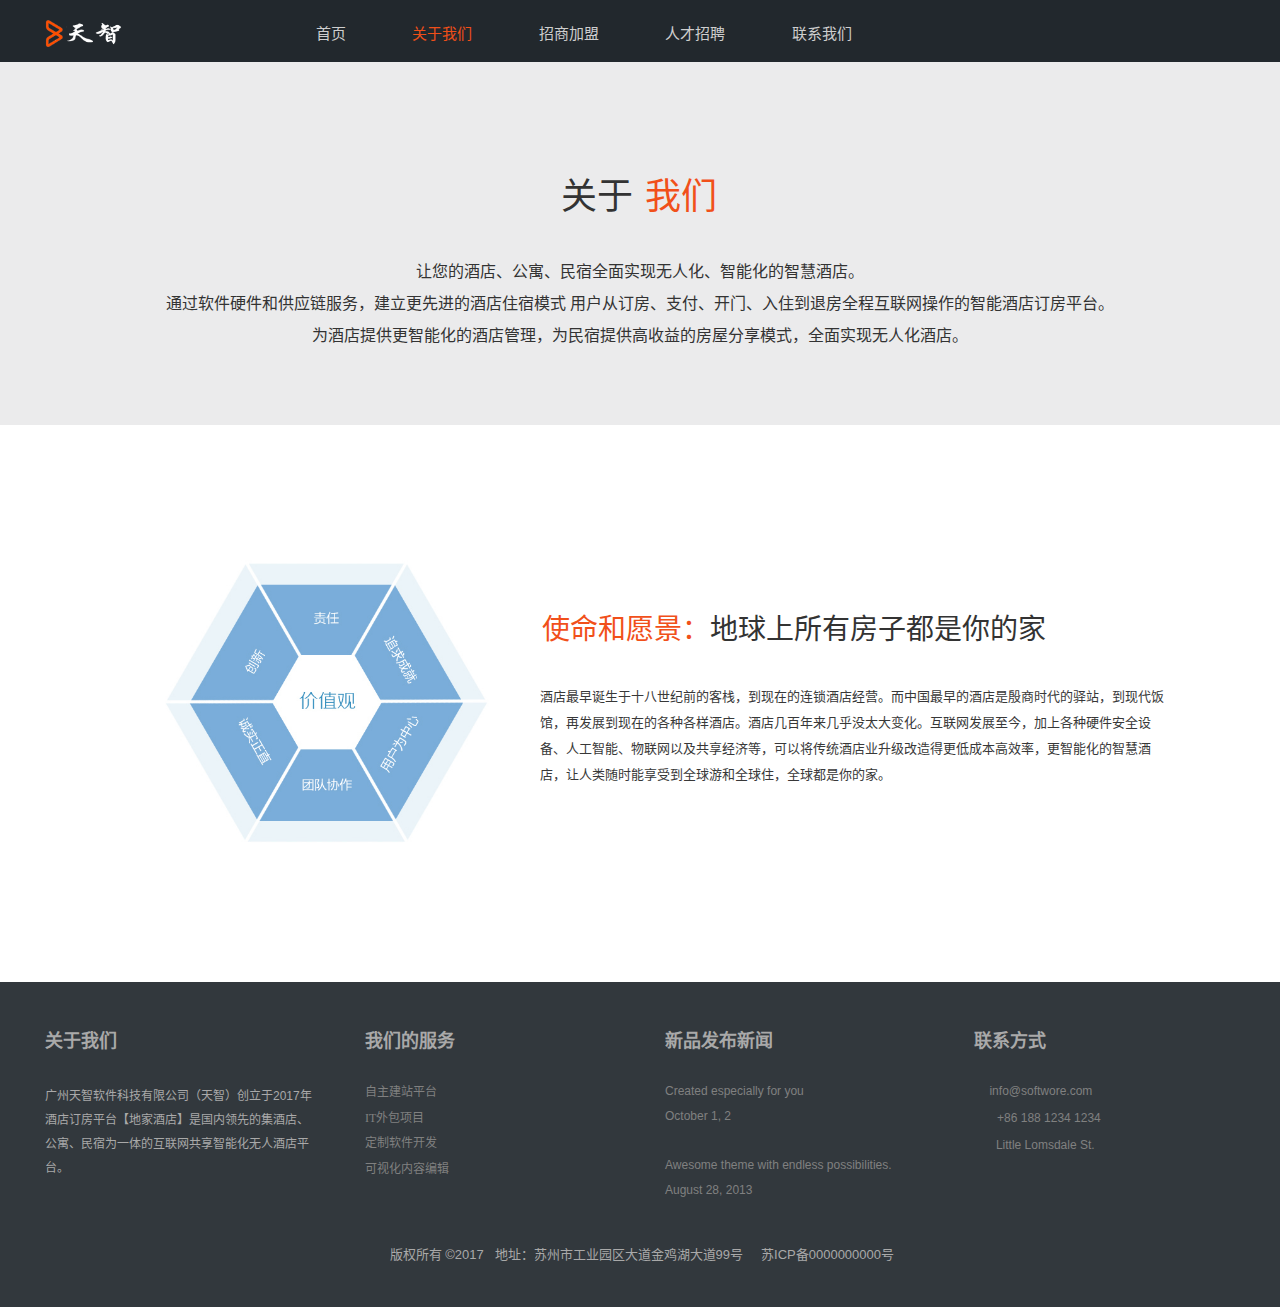
==== commit bf5ae412: "修改" ====
--- a/about_us.html
+++ b/about_us.html
@@ -15,23 +15,12 @@
 	<meta name="MobileOptimized" content="width">
 	<!-- for baidu -->
 	<meta name="HandheldFriendly" content="true">
-	<!-- for baidu -->
-
-	<!-- start of customer header -->
-	<!-- end of customer header -->
+
+
 	<meta http-equiv="X-UA-Compatible" content="IE=edge">
 
 	<meta name="viewport" content="width=device-width, initial-scale=1, maximum-scale=1">
 	<title>天智 | 关于我们</title>
-	<link rel="profile" href="http://gmpg.org/xfn/11">
-	<link rel="pingback" href="http://57ea2360369b5.t73.qifeiye.com/xmlrpc.php">
-	<!--[if lt IE 9]>
-	<script src="http://57ea2360369b5.t73.qifeiye.com/FeiEditor/bitSite/js/html5shiv.min.js"></script>
-	<![endif]-->
-	<!--[if lt IE 9]>
-	<script src="http://57ea2360369b5.t73.qifeiye.com/FeiEditor/bitSite/js/respond.min.js"></script>
-	<![endif]-->
-	<style type="text/css" id="static-stylesheet"></style>
 	<link rel="stylesheet" href="./lib-about/5218589d70966c1b9a0cd395424844af.css" type="text/css" media="all">
 	<!-- Cache! -->
 	<style type="text/css">
@@ -64,21 +53,6 @@
 			border-radius: 0px !important;
 		}
 	</style>
-	<script type="text/javascript">
-		/* <![CDATA[ */
-		/* thickbox */
-		var thickboxL10n = { "next": "\u4e0b\u4e00\u5f20 >", "prev": "< \u4e0a\u4e00\u5f20", "image": "\u56fe\u7247", "of": "\/", "close": "\u5173\u95ed", "noiframes": "\u8fd9\u4e2a\u529f\u80fd\u9700\u8981iframe\u7684\u652f\u6301\u3002\u60a8\u53ef\u80fd\u7981\u6b62\u4e86iframe\u7684\u663e\u793a\uff0c\u6216\u60a8\u7684\u6d4f\u89c8\u5668\u4e0d\u652f\u6301\u6b64\u529f\u80fd\u3002", "loadingAnimation": "\/\/fast.qifeiye.com\/FeiEditor\/bitSite\/images\/preloader.gif" };
-		/* dt-plugins */
-		var dtLocal = { "passText": "\u67e5\u770b\u8fd9\u4e2a\u52a0\u5bc6\u8d44\u8baf\uff0c\u8bf7\u5728\u4e0b\u9762\u8f93\u5165\u5bc6\u7801\uff1a", "moreButtonAllLoadedText": "\u5168\u90e8\u5df2\u52a0\u8f7d", "postID": "8115", "ajaxurl": "http:\/\/57ea2360369b5.t73.qifeiye.com\/admin\/admin-ajax.php", "contactNonce": "5c52b2fea0", "ajaxNonce": "32e9fb219a", "pageData": { "type": "page", "template": "page", "layout": null }, "themeSettings": { "smoothScroll": "on" } };
-
-/* ]]> */
-	</script>
-	<script type="text/javascript" src="./lib-about/4c2049a645ff2dde14ba720244f7960c.js">/*Cache!*/</script>
-	<link rel="EditURI" type="application/rsd+xml" title="RSD" href="http://57ea2360369b5.t73.qifeiye.com/xmlrpc.php?rsd">
-	<link rel="wlwmanifest" type="application/wlwmanifest+xml" href="http://57ea2360369b5.t73.qifeiye.com/qfy-includes/wlwmanifest.xml">
-
-	<link rel="canonical" href="http://57ea2360369b5.t73.qifeiye.com/?page_id=8115">
-	<link rel="shortlink" href="http://57ea2360369b5.t73.qifeiye.com/?p=8115">
 	<style class="style_0">
 		.bitRightSider .widget-title,
 		.bitLeftSider .widget-title {
@@ -192,28 +166,6 @@
 			border-bottom-right-radius: 4px;
 		}
 	</style>
-	<script type="text/javascript">
-		var qfyuser_ajax_url = 'http://57ea2360369b5.t73.qifeiye.com/admin/admin-ajax.php';
-	</script>
-	<script type="text/javascript">
-		var qfyuser_upload_url = 'http://57ea2360369b5.t73.qifeiye.com/qfy-content/plugins/qfyuser/lib/fileupload/fileupload.php';
-	</script>
-	<link rel="icon" href="http://57ea2360369b5.t73.qifeiye.com/qfy-content/uploads/2015/06/ffbd7892702e197ebc179ca8e54875c8.png"
-	 type="image/png">
-	<link rel="apple-touch-icon-precomposed" href="http://57ea2360369b5.t73.qifeiye.com/qfy-content/uploads/2015/06/ffbd7892702e197ebc179ca8e54875c8.png">
-	<link rel="apple-touch-icon" href="http://57ea2360369b5.t73.qifeiye.com/qfy-content/uploads/2015/06/ffbd7892702e197ebc179ca8e54875c8.png">
-	<meta name="robots" content="index, follow">
-	<style type="text/css">
-	</style>
-	<script type="text/javascript">
-		dtGlobals.logoEnabled = 0; dtGlobals.curr_id = 8115; dtGlobals.logoURL = ''; dtGlobals.logoW = '0'; dtGlobals.logoH = '0'; dtGlobals.qfyname = '起飞页'; dtGlobals.id = '57ea2360369b5'; dtGlobals.language = ''; smartMenu = 0; document.cookie = 'resolution=' + Math.max(screen.width, screen.height) + '; path=/';
-		dtGlobals.gallery_bgcolor = 'rgba(51,51,51,1)'; dtGlobals.gallery_showthumbs = '0'; dtGlobals.gallery_style = ''; dtGlobals.gallery_autoplay = '0'; dtGlobals.gallery_playspeed = '3'; dtGlobals.gallery_imagesize = '100'; dtGlobals.gallery_stopbutton = ''; dtGlobals.gallery_thumbsposition = ''; dtGlobals.gallery_tcolor = '#fff'; dtGlobals.gallery_tsize = '16'; dtGlobals.gallery_dcolor = '#fff'; dtGlobals.gallery_dsize = '14'; dtGlobals.gallery_tfamily = ''; dtGlobals.gallery_dfamily = ''; dtGlobals.gallery_blankclose = '0'; dtGlobals.fm_showstyle = ''; dtGlobals.fm_showspeed = ''; dtGlobals.cdn_url = 'http://ccdn.goodq.top'; dtGlobals.qfymodel = "";
-		var socail_back_url = '';
-
-	</script>
-
-
-
 </head>
 
 
@@ -248,9 +200,9 @@
 									</span>
 								</a>
 							</li>
-							<li class=" menu-item menu-item-type-post_type menu-item-object-page bit-menu-post-id-7010 menu-item-7011">
-								<a href="./recruitment.html">
-									<span>人才招聘
+							<li class=" menu-item menu-item-type-post_type menu-item-object-page bit-menu-post-id-8115 menu-item-8116 act">
+								<a href="./about_us.html">
+									<span>关于我们
 										<i class="underline"></i>
 									</span>
 								</a>
@@ -262,9 +214,9 @@
 									</span>
 								</a>
 							</li>
-							<li class=" menu-item menu-item-type-post_type menu-item-object-page bit-menu-post-id-8115 menu-item-8116 act">
-								<a href="./about_us.html">
-									<span>关于我们
+							<li class=" menu-item menu-item-type-post_type menu-item-object-page bit-menu-post-id-7010 menu-item-7011">
+								<a href="./recruitment.html">
+									<span>人才招聘
 										<i class="underline"></i>
 									</span>
 								</a>
@@ -285,7 +237,7 @@
 						</div>
 					</div>
 
-					<div class="wf-td assistive-info    " role="complementary" style="">
+					<div class="wf-td assistive-info    " role="complementary" style="visibility:hidden">
 						<div class="top-bar-right right bit_widget_more" bitdatamarker="bitHeader-2" bitdataaction="site_fix_container" bitdatacolor="white"
 						 style="">
 							<div id="text-34" style="margin-top:0;margin-bottom:0;" class="mobileHidden headerWidget_1 widget_text site_tooler">
@@ -400,7 +352,7 @@
 																	</div>
 																	<div m-padding="15px 0px 0px 0px" p-padding="15px 0 0 0" css_animation_delay="0" qfyuuid="qfy_column_text_llv9q" class="qfy-element qfy-text qfy-text-66866 qfe_text_column qfe_content_element  qfe_animate_when_almost_visible qfe_top-to-bottom mobile_fontsize14 qfe_start_animation"
 																	style="position: relative;;;line-height:1.5em;;background-repeat: no-repeat;;margin-top:0;margin-bottom:0;padding-top:15px;padding-bottom:0;padding-right:0;padding-left:0;border-radius:0px;">
-																	   <div style="text-align: center;color:#696969;line-height:2em" >
+																	   <div style="text-align: center;color:#333;line-height:2em" >
 																		   <p style="font-family: 微软雅黑;">让您的酒店、公寓、民宿全面实现无人化、智能化的智慧酒店。</p>
 																		   <p>通过软件硬件和供应链服务，建立更先进的酒店住宿模式
 																			用户从订房、支付、开门、入住到退房全程互联网操作的智能酒店订房平台。
@@ -551,7 +503,7 @@
 															}
 														</style>
 														<div data-animaleinbegin="bottom-in-view" data-animalename="qfyfadeInUp" data-duration="" data-delay="" class=" qfy-column-3-5aa5d65bedfdd373525 qfy-column-inner  vc_span_class  vc_span6  text-default small-screen-default notfullrow"
-														 data-dw="1/2" data-fixheight="">
+														 data-dw="1/2" data-fixheight="" style="position: relative;left:-100px;">
 															<div style=";position:relative;;" class="column_inner ">
 																<div class=" background-overlay grid-overlay-" style="background-color:transparent;width:100%;"></div>
 																<div class="column_containter" style="z-index:3;position:relative;">
@@ -573,7 +525,7 @@
 																			color: #f1501a;
 																			display: inline-block;
 																			padding: 2px;
-																			vertical-align: middle;margin:40px 0">我们的使命:地球上所有房子都是你的家。</div>
+																			vertical-align: middle;margin:40px 0">使命和愿景：<span style="color:#333;">地球上所有房子都是你的家</span> </div>
 
 																			<div style="font-size:13px;line-height:2em">
 																				酒店最早诞生于十八世纪前的客栈，到现在的连锁酒店经营。而中国最早的酒店是殷商时代的驿站，到现代饭馆，再发展到现在的各种各样酒店。酒店几百年来几乎没太大变化。互联网发展至今，加上各种硬件安全设备、人工智能、物联网以及共享经济等，可以将传统酒店业升级改造得更低成本高效率，更智能化的智慧酒店，让人类随时能享受到全球游和全球住，全球都是你的家。
@@ -586,7 +538,7 @@
 														<style class="column_class qfy_style_class">
 															@media only screen and (min-width: 992px) {
 																.qfy-column-3-5aa5d65bedfdd373525>.column_inner {
-																	padding-left: 42px;
+									
 																	padding-right: 0;
 																	padding-top: 30px;
 																	padding-bottom: 0;
@@ -1274,16 +1226,10 @@
 			</ul>
 		</div>
 		<div class="qfyuser-clear"></div>
-		<a href="http://57ea2360369b5.t73.qifeiye.com/?page_id=8115#" class="scroll-top off"></a>
+		
 
 	</div>
 	<!-- #page -->
-
-	<style type="text/css">
-	</style>
-	<div style="display:none;"></div>
-
-
 </body>
 
 </html>--- a/lib-about/5218589d70966c1b9a0cd395424844af.css
+++ b/lib-about/5218589d70966c1b9a0cd395424844af.css
@@ -36,7 +36,7 @@
 /* dt-bit-custom-less: (http://57ea2360369b5.t73.qifeiye.com/qfy-content/uploads/qf-less/qfy-01/css/bit-custom-67cfd0eab3.css) */
 @charset "utf-8"; .bit-html #page{  -webkit-box-shadow:0 0 12px #cccccc;  -moz-box-shadow:0 0 12px #cccccc;  -ms-box-shadow:0 0 12px #cccccc;  -o-box-shadow:0 0 12px #cccccc;  box-shadow:0 0 12px #cccccc; }#footer{  background:#32383d none repeat center top;  border-top:1px 0 transparent; }.old-ie #footer{  background:#32383d none repeat center top; }.bit-html #footer{  min-height:0; }#header .navigation-holder{  margin:0; }#main-nav.bit-menu-default{  padding:inherit-self-auto;  border-radius:inherit-self-auto;  border:inherit-self-auto;  background:inherit-self-auto;  margin:inherit-self-auto; }#main-nav.bit-menu-default>li{  padding:inherit-self-auto;  background:inherit-self-auto;  margin:inherit-self-auto;  border-left:inherit-self-auto;  box-shadow:none;  float:inherit-self-auto; }#main-nav.bit-menu-default>li>a{  border-left:inherit-self-auto;  border-radius:inherit-self-auto;  color:#cecece;  line-height:inherit-self-auto;  padding:12px 0;  min-width:25px;  text-align:center; }#main-nav.bit-menu-default>li.first{  border-left:inherit-self-auto;  box-shadow:none; }#main-nav.bit-menu-default>li:hover,#main-nav.bit-menu-default>li.act{  background:inherit-self-auto; }#main-nav.bit-menu-default>li>a:hover,#main-nav.bit-menu-default>li.dt-hovered>a,#main-nav.bit-menu-default>li.act>a,#main-nav.bit-menu-default>li:hover>a{  border-radius:inherit-self-auto;  border:inherit-self-auto;  color:#ef4f19;  border-width:inherit-self-auto;  border-color:inherit-self-auto;  text-shadow:inherit-self-auto #ef4f19; }#main-nav.bit-menu-default>li>a{  border-radius:inherit-self-auto;  border:inherit-self-auto;  border-width:inherit-self-auto;  border-color:transparent; }.bit-menu-default .dt-mega-menu .sub-nav li.act>a,.bit-menu-default .dt-mega-menu .sub-nav li:hover>a{  color:#cecece; }#main-nav.bit-menu-default>li:hover>a span{  color:#ef4f19; }#main-nav.bit-menu-default .sub-nav li{  background-color:transparent;  border-bottom:1px solid transparent; }.old-ie #main-nav.bit-menu-default .sub-nav li{  background-color:transparent;  border-bottom:1px solid transparent; }#main-nav .sub-nav li a{  padding:6px 0 7px 0;  padding-left:12px; }#phantom #main-nav .sub-nav li a{  padding:6px 0 7px 0;  padding-left:12px; }.bit-menu-default .dt-mega-menu .sub-nav>li>a,.bit-menu-default .sub-nav>li>a,.bit-menu-default .dt-mega-menu .sub-nav .dt-mega-parent .sub-nav a{  color:#cecece; }.bit-menu-default .dt-mega-menu .sub-nav>li.act>a,.bit-menu-default .dt-mega-menu .sub-nav>li:hover>a,.bit-menu-default .sub-nav>li.act>a,.bit-menu-default .sub-nav>li:hover>a{  color:#cecece; }.dl-menuwrapper .dl-container a .menu-subtitle.block br{  display:none; }.dl-menuwrapper .dl-container a .menu-subtitle.block{  font-size:12px;  padding-top:5px;  display:block; }.dl-menuwrapper .dl-container a .menu-subtitle.inline{  font-size:12px; }.dl-menuwrapper .dl-container a .menu-subtitle.inline .menu-separate{  padding-left:5px;  padding-right:5px; }#main-nav.bit-menu-default>li.has-children.level-arrows-on>a:after{  background-image:url("data:image/svg+xml,%3Csvg%20version=%221.1%22%20xmlns=%22http://www.w3.org/2000/svg%22%20xmlns:xlink=%22http://www.w3.org/1999/xlink%22%20x=%220px%22%20y=%220px%22%20width=%229px%22%20height=%226px%22%20viewBox=%220%200%209%206%22%20enable-background=%22new%200%200%209%206%22%20xml:space=%22preserve%22%3E%3Cpolygon%20fill=%22%23cecece%22%20points=%228.205,1.669%204.515,5.516%200.824,1.703%201.846,0.669%204.515,3.344%207.189,0.669%20%22/%3E%3C/svg%3E");  right:0; }#main-nav.bit-menu-default>li.has-children.level-arrows-on:hover>a:after,#main-nav.bit-menu-default>li.has-children.act.level-arrows-on>a:after,#main-nav.bit-menu-default>li.has-children.act.level-arrows-on:hover>a:after{  background-image:url("data:image/svg+xml,%3Csvg%20version=%221.1%22%20xmlns=%22http://www.w3.org/2000/svg%22%20xmlns:xlink=%22http://www.w3.org/1999/xlink%22%20x=%220px%22%20y=%220px%22%20width=%229px%22%20height=%226px%22%20viewBox=%220%200%209%206%22%20enable-background=%22new%200%200%209%206%22%20xml:space=%22preserve%22%3E%3Cpolygon%20fill=%22%23ef4f19%22%20points=%228.205,1.669%204.515,5.516%200.824,1.703%201.846,0.669%204.515,3.344%207.189,0.669%20%22/%3E%3C/svg%3E"); }#main-nav.bit-menu-default{  padding:inherit-self-auto;  border-radius:inherit-self-auto;  border:inherit-self-auto;  margin:inherit-self-auto; }#main-nav.bit-menu-default .menu-nav>li{  padding:inherit-self-auto;  margin:inherit-self-auto; }#main-nav.bit-menu-default .menu-nav>li>a{  color:#cecece;  line-height:initial;  padding:12px 0;  display:block; }#main-nav.bit-menu-default .menu-nav>li.has-children.level-arrows-on>a:after{  background-image:url("data:image/svg+xml,%3Csvg%20version=%221.1%22%20xmlns=%22http://www.w3.org/2000/svg%22%20xmlns:xlink=%22http://www.w3.org/1999/xlink%22%20x=%220px%22%20y=%220px%22%20width=%229px%22%20height=%226px%22%20viewBox=%220%200%209%206%22%20enable-background=%22new%200%200%209%206%22%20xml:space=%22preserve%22%3E%3Cpolygon%20fill=%22%23cecece%22%20points=%228.205,1.669%204.515,5.516%200.824,1.703%201.846,0.669%204.515,3.344%207.189,0.669%20%22/%3E%3C/svg%3E");  right:0; }#main-nav.bit-menu-default .menu-nav>li>a:hover,#main-nav.bit-menu-default .menu-nav>li.dt-hovered>a,#main-nav.bit-menu-default .menu-nav>li.act>a,#main-nav.bit-menu-default .menu-nav>li:hover>a{  color:#ef4f19; }#main-nav.bit-menu-default .menu-nav>li.has-children.level-arrows-on:hover>a:after,#main-nav.bit-menu-default .menu-nav>li.has-children.act.level-arrows-on>a:after,#main-nav.bit-menu-default .menu-nav>li.has-children.act.level-arrows-on:hover>a:after{  background-image:url("data:image/svg+xml,%3Csvg%20version=%221.1%22%20xmlns=%22http://www.w3.org/2000/svg%22%20xmlns:xlink=%22http://www.w3.org/1999/xlink%22%20x=%220px%22%20y=%220px%22%20width=%229px%22%20height=%226px%22%20viewBox=%220%200%209%206%22%20enable-background=%22new%200%200%209%206%22%20xml:space=%22preserve%22%3E%3Cpolygon%20fill=%22%23ef4f19%22%20points=%228.205,1.669%204.515,5.516%200.824,1.703%201.846,0.669%204.515,3.344%207.189,0.669%20%22/%3E%3C/svg%3E"); }#main-nav.bit-menu-default .sub-nav li.has-children.level-arrows-on:after{  background-image:url("data:image/svg+xml,%3Csvg%20version=%221.1%22%20xmlns=%22http://www.w3.org/2000/svg%22%20xmlns:xlink=%22http://www.w3.org/1999/xlink%22%20x=%220px%22%20y=%220px%22%20width=%226px%22%20height=%229px%22%20viewBox=%220%200%206%209%22%20enable-background=%22new%200%200%206%209%22%20xml:space=%22preserve%22%3E%3Cpolygon%20fill=%22%23cecece%22%20points=%221.557,0.766%205.24,4.534%201.712,8.256%200.557,7.219%203.295,4.474%200.557,1.797%20%22/%3E%3C/svg%3E"); }#main-nav.bit-menu-default .sub-nav li.has-children.level-arrows-on:hover:after{  background-image:url("data:image/svg+xml,%3Csvg%20version=%221.1%22%20xmlns=%22http://www.w3.org/2000/svg%22%20xmlns:xlink=%22http://www.w3.org/1999/xlink%22%20x=%220px%22%20y=%220px%22%20width=%226px%22%20height=%229px%22%20viewBox=%220%200%206%209%22%20enable-background=%22new%200%200%206%209%22%20xml:space=%22preserve%22%3E%3Cpolygon%20fill=%22%23cecece%22%20points=%221.557,0.766%205.24,4.534%201.712,8.256%200.557,7.219%203.295,4.474%200.557,1.797%20%22/%3E%3C/svg%3E"); }#main-nav.bit-menu-default>li.has-children.level-arrows-on{  padding:; }#main-nav.bit-menu-default>li.has-children.level-arrows-on>a{  position:relative;  padding:11px 12px 12px 0; }.bit-menu-default.mini-search .submit{  background-image:url("data:image/svg+xml,%3Csvg%20version=%221.1%22%20xmlns=%22http://www.w3.org/2000/svg%22%20xmlns:xlink=%22http://www.w3.org/1999/xlink%22%20x=%220px%22%20y=%220px%22%20width=%2216px%22%20height=%2216px%22%20viewBox=%220%200%2016%2016%22%20enable-background=%22new%200%200%2016%2016%22%20xml:space=%22preserve%22%3E%3Cpath%20fill=%22#cecece%22%20d=%22M15.491,14.071L10.887,9.53c0.727-0.989,1.223-2.206,1.223-3.524C12.109,2.693,9.395,0,6.055,0S0,2.693,0,6.006c0,3.312,2.716,6.008,6.055,6.008c1.266,0,2.567-0.516,3.539-1.178l4.562,4.556%09L15.491,14.071z%20M1.632,5.996c0-2.429,1.975-4.403,4.403-4.403c2.429,0,4.402,1.975,4.402,4.403c0,2.428-1.974,4.402-4.402,4.402C3.607,10.396,1.632,8.423,1.632,5.996z%22/%3E%3C/svg%3E"); }.bit-menu-default.mini-search .submit:hover{  background-image:url("data:image/svg+xml,%3Csvg%20version=%221.1%22%20xmlns=%22http://www.w3.org/2000/svg%22%20xmlns:xlink=%22http://www.w3.org/1999/xlink%22%20x=%220px%22%20y=%220px%22%20width=%2216px%22%20height=%2216px%22%20viewBox=%220%200%2016%2016%22%20enable-background=%22new%200%200%2016%2016%22%20xml:space=%22preserve%22%3E%3Cpath%20fill=%22#ef4f19%22%20d=%22M15.491,14.071L10.887,9.53c0.727-0.989,1.223-2.206,1.223-3.524C12.109,2.693,9.395,0,6.055,0S0,2.693,0,6.006c0,3.312,2.716,6.008,6.055,6.008c1.266,0,2.567-0.516,3.539-1.178l4.562,4.556%09L15.491,14.071z%20M1.632,5.996c0-2.429,1.975-4.403,4.403-4.403c2.429,0,4.402,1.975,4.402,4.403c0,2.428-1.974,4.402-4.402,4.402C3.607,10.396,1.632,8.423,1.632,5.996z%22/%3E%3C/svg%3E"); }#header #main-nav.menu-frame-on.bit-menu-default>li>a{  -webkit-border-radius:4px;  -moz-border-radius:4px;  border-radius:4px;  color:#cecece; }#header #main-nav.menu-frame-on.bit-menu-default>li.act{  background-color:transparent;  -webkit-border-radius:4px;  -moz-border-radius:4px;  border-radius:4px; }#header #main-nav.menu-frame-on.bit-menu-default>li.act>a{  color:#ef4f19;  border:1px solid transparent;  background:transparent;  background:-moz-linear-gradient(top,rgba(0,0,0,0),transparent);  background:-webkit-gradient(linear,left top,left bottom,rgba(0,0,0,0),transparent);  background:-webkit-linear-gradient(top,rgba(0,0,0,0),transparent);  background:-o-linear-gradient(top,rgba(0,0,0,0),transparent);  background:-ms-linear-gradient(top,rgba(0,0,0,0),transparent);  background:linear-gradient(to bottom,rgba(0,0,0,0),transparent); }#header #main-nav.menu-frame-on.bit-menu-default>li.act>a>span{  color:#ef4f19; }#header #main-nav.menu-frame-on.bit-menu-default>li:hover>a{  border:1px solid transparent;  background:transparent;  background:-moz-linear-gradient(top,rgba(0,0,0,0),transparent);  background:-webkit-gradient(linear,left top,left bottom,rgba(0,0,0,0),transparent);  background:-webkit-linear-gradient(top,rgba(0,0,0,0),transparent);  background:-o-linear-gradient(top,rgba(0,0,0,0),transparent);  background:-ms-linear-gradient(top,rgba(0,0,0,0),transparent);  background:linear-gradient(to bottom,rgba(0,0,0,0),transparent); }#header #main-nav.bit-menu-default>li>a i.underline{  background-color:#ef4f19; }#phantom .ph-wrap.with-logo .ph-wrap-content .menu-box #main-nav.menu-frame-on.bit-menu-float>li.act{  background-color:transparent;  -webkit-border-radius:4px;  -moz-border-radius:4px;  border-radius:4px; }#phantom .ph-wrap.with-logo .ph-wrap-content .menu-box #main-nav.menu-frame-on.bit-menu-float>li>a{  border:1px solid transparent;  -webkit-border-radius:4px;  -moz-border-radius:4px;  border-radius:4px; }#phantom .ph-wrap.with-logo .ph-wrap-content .menu-box #main-nav.menu-frame-on.bit-menu-float>li>a>span{  color:#cecece; }#phantom .ph-wrap.with-logo .ph-wrap-content .menu-box #main-nav.menu-frame-on.bit-menu-float>li>a:hover>span{  color:#ef4f19; }#phantom .ph-wrap.with-logo .ph-wrap-content .menu-box #main-nav.menu-frame-on.bit-menu-float>li:hover>a{  border:1px solid #ef4f19; }#main-nav.bit-menu-float{  padding:inherit-self-auto;  border-radius:inherit-self-auto;  border:inherit-self-auto;  background-color:inherit-self-auto;  background:inherit-self-auto;  margin:inherit-self-auto; }#main-nav.bit-menu-float>li{  padding:inherit-self-auto;  background:inherit-self-auto;  border-left:inherit-self-auto;  box-shadow:none; }#main-nav.bit-menu-float>li>a{  border-left:inherit-self-auto;  border-radius:inherit-self-auto;  color:#cecece;  padding:12px 0;  line-height:inherit-self-auto;  min-width:25px;  text-align:center; }#main-nav.bit-menu-float>li.first{  border-left:inherit-self-auto;  box-shadow:none; }#phantom .ph-wrap.with-logo .ph-wrap-content .menu-box #main-nav.bit-menu-float>li.act>a,#phantom .ph-wrap.with-logo .ph-wrap-content .menu-box #main-nav.bit-menu-float>li>a:hover{  border-width:inherit-self-auto;  border:inherit-self-auto;  border-radius:inherit-self-auto;  color:#ef4f19; }#phantom .ph-wrap.with-logo .ph-wrap-content .menu-box #main-nav.bit-menu-float>li.act>a i.underline,#phantom .ph-wrap.with-logo .ph-wrap-content .menu-box #main-nav.bit-menu-float>li>a:hover i.underline{  background-color:#ef4f19; }#phantom .ph-wrap.with-logo .ph-wrap-content .menu-box #main-nav.bit-menu-float>li>a{  line-height:inherit-self-auto;  border-width:inherit-self-auto;  border-color:transparent; }#main-nav.bit-menu-float>li.first{  border-left:inherit-self-auto; }#main-nav.bit-menu-float>li>a:hover,#main-nav.bit-menu-float>li.dt-hovered>a,#main-nav.bit-menu-float>li.act>a,#phantom #main-nav.bit-menu-float>li:hover>a,#phantom .ph-wrap.with-logo .ph-wrap-content .menu-box #main-nav.bit-menu-float>li>a:hover,#phantom .ph-wrap.with-logo .ph-wrap-content .menu-box #main-nav.bit-menu-float>li.act>a,#phantom .ph-wrap.with-logo .ph-wrap-content .menu-box #main-nav.bit-menu-float>li.dt-hovered>a,#phantom .ph-wrap.with-logo .ph-wrap-content .menu-box #main-nav.bit-menu-float>li>a:hover{  border:inherit-self-auto;  color:#ef4f19;  border-width:inherit-self-auto;  border-color:inherit-self-auto; }#main-nav.bit-menu-float>li.act>a,#main-nav.bit-menu-float>li:hover>a{  color:#ef4f19; }.bit-menu-float .dt-mega-menu .sub-nav li.act>a,.bit-menu-float .dt-mega-menu .sub-nav li:hover>a,#main-nav.bit-menu-float .sub-nav>li:hover>a span{  border:inherit-self-auto;  color:#cecece; }.bit-menu-float .dt-mega-menu .sub-nav>li:hover>a,.bit-menu-float .sub-nav>li:hover>a,.bit-menu-float .dt-mega-menu .sub-nav .dt-mega-parent .sub-nav a:hover{  color:#cecece; }.bit-menu-float .dt-mega-menu .sub-nav>li>a,.bit-menu-float .sub-nav>li>a,.bit-menu-float .dt-mega-menu .sub-nav .dt-mega-parent .sub-nav a{  color:#cecece; }#main-nav.bit-menu-float .sub-nav li{  background:transparent;  border-bottom:1px solid transparent; }.old-ie8 #main-nav.bit-menu-float .sub-nav li{  background-color:transparent;  border-bottom:1px solid transparent; }.old-ie #main-nav.bit-menu-float .sub-nav li{  background-color:transparent;  border-bottom:1px solid transparent; }#main-nav.bit-menu-float>li.has-children.level-arrows-on>a:after{  background-image:url("data:image/svg+xml,%3Csvg%20version=%221.1%22%20xmlns=%22http://www.w3.org/2000/svg%22%20xmlns:xlink=%22http://www.w3.org/1999/xlink%22%20x=%220px%22%20y=%220px%22%20width=%229px%22%20height=%226px%22%20viewBox=%220%200%209%206%22%20enable-background=%22new%200%200%209%206%22%20xml:space=%22preserve%22%3E%3Cpolygon%20fill=%22%23cecece%22%20points=%228.205,1.669%204.515,5.516%200.824,1.703%201.846,0.669%204.515,3.344%207.189,0.669%20%22/%3E%3C/svg%3E"); }#main-nav.bit-menu-float>li.has-children.level-arrows-on:hover>a:after,#main-nav.bit-menu-float>li.has-children.act.level-arrows-on>a:after,#main-nav.bit-menu-float>li.has-children.act.level-arrows-on:hover>a:after{  background-image:url("data:image/svg+xml,%3Csvg%20version=%221.1%22%20xmlns=%22http://www.w3.org/2000/svg%22%20xmlns:xlink=%22http://www.w3.org/1999/xlink%22%20x=%220px%22%20y=%220px%22%20width=%229px%22%20height=%226px%22%20viewBox=%220%200%209%206%22%20enable-background=%22new%200%200%209%206%22%20xml:space=%22preserve%22%3E%3Cpolygon%20fill=%22%23ef4f19%22%20points=%228.205,1.669%204.515,5.516%200.824,1.703%201.846,0.669%204.515,3.344%207.189,0.669%20%22/%3E%3C/svg%3E"); }#main-nav.bit-menu-float>li.has-children.level-arrows-on>a{  position:relative; }#main-nav.bit-menu-float .sub-nav li.has-children.level-arrows-on:after{  background-image:url("data:image/svg+xml,%3Csvg%20version=%221.1%22%20xmlns=%22http://www.w3.org/2000/svg%22%20xmlns:xlink=%22http://www.w3.org/1999/xlink%22%20x=%220px%22%20y=%220px%22%20width=%226px%22%20height=%229px%22%20viewBox=%220%200%206%209%22%20enable-background=%22new%200%200%206%209%22%20xml:space=%22preserve%22%3E%3Cpolygon%20fill=%22%23cecece%22%20points=%221.557,0.766%205.24,4.534%201.712,8.256%200.557,7.219%203.295,4.474%200.557,1.797%20%22/%3E%3C/svg%3E"); }#main-nav.bit-menu-float .sub-nav li.has-children.level-arrows-on:hover:after{  background-image:url("data:image/svg+xml,%3Csvg%20version=%221.1%22%20xmlns=%22http://www.w3.org/2000/svg%22%20xmlns:xlink=%22http://www.w3.org/1999/xlink%22%20x=%220px%22%20y=%220px%22%20width=%226px%22%20height=%229px%22%20viewBox=%220%200%206%209%22%20enable-background=%22new%200%200%206%209%22%20xml:space=%22preserve%22%3E%3Cpolygon%20fill=%22%23cecece%22%20points=%221.557,0.766%205.24,4.534%201.712,8.256%200.557,7.219%203.295,4.474%200.557,1.797%20%22/%3E%3C/svg%3E"); }#main-nav.bit-menu-float.underline-hover>li>a i.underline{  background-color:#ef4f19; }.bit-menu-float.mini-search .submit{  background-image:url("data:image/svg+xml,%3Csvg%20version=%221.1%22%20xmlns=%22http://www.w3.org/2000/svg%22%20xmlns:xlink=%22http://www.w3.org/1999/xlink%22%20x=%220px%22%20y=%220px%22%20width=%2216px%22%20height=%2216px%22%20viewBox=%220%200%2016%2016%22%20enable-background=%22new%200%200%2016%2016%22%20xml:space=%22preserve%22%3E%3Cpath%20fill=%22#cecece%22%20d=%22M15.491,14.071L10.887,9.53c0.727-0.989,1.223-2.206,1.223-3.524C12.109,2.693,9.395,0,6.055,0S0,2.693,0,6.006c0,3.312,2.716,6.008,6.055,6.008c1.266,0,2.567-0.516,3.539-1.178l4.562,4.556%09L15.491,14.071z%20M1.632,5.996c0-2.429,1.975-4.403,4.403-4.403c2.429,0,4.402,1.975,4.402,4.403c0,2.428-1.974,4.402-4.402,4.402C3.607,10.396,1.632,8.423,1.632,5.996z%22/%3E%3C/svg%3E"); }.bit-menu-float.mini-search .submit:hover{  background-image:url("data:image/svg+xml,%3Csvg%20version=%221.1%22%20xmlns=%22http://www.w3.org/2000/svg%22%20xmlns:xlink=%22http://www.w3.org/1999/xlink%22%20x=%220px%22%20y=%220px%22%20width=%2216px%22%20height=%2216px%22%20viewBox=%220%200%2016%2016%22%20enable-background=%22new%200%200%2016%2016%22%20xml:space=%22preserve%22%3E%3Cpath%20fill=%22#ef4f19%22%20d=%22M15.491,14.071L10.887,9.53c0.727-0.989,1.223-2.206,1.223-3.524C12.109,2.693,9.395,0,6.055,0S0,2.693,0,6.006c0,3.312,2.716,6.008,6.055,6.008c1.266,0,2.567-0.516,3.539-1.178l4.562,4.556%09L15.491,14.071z%20M1.632,5.996c0-2.429,1.975-4.403,4.403-4.403c2.429,0,4.402,1.975,4.402,4.403c0,2.428-1.974,4.402-4.402,4.402C3.607,10.396,1.632,8.423,1.632,5.996z%22/%3E%3C/svg%3E"); }.wide #header .wf-table,.boxed #header .wf-table,#navigation.wf-wrap{  max-width:1280px;  margin:0 auto; }.wide #footer .wf-wrap,.boxed #footer .wf-wrap{  max-width:1280px;  margin:0 auto; }#top-bar .wf-wrap{  max-width:1280px;  margin:0 auto; }#main-nav>li>a{  font:normal normal 15px / 23px "微软雅黑",Helvetica,Arial,Verdana,sans-serif;  text-transform:none; }#mobile-menu{  font:normal normal 15px / 15px "微软雅黑",Helvetica,Arial,Verdana,sans-serif;  text-transform:none; }#main-nav .sub-nav>li>a{  font:normal normal 15px / 23px "微软雅黑",Helvetica,Arial,Verdana,sans-serif;  text-transform:none; }.dl-menuwrapper .dl-container .dl-menu a,.dl-menuwrapper .dl-container .loginbtncontainer a{  font:normal normal 15px / 15px "微软雅黑",Helvetica,Arial,Verdana,sans-serif;  text-transform:none; }#main-nav>li{  margin-left:30px;  margin-right:30px; }#header .wf-table{  height:62px;  min-height:62px; }.bit-html #header{  -webkit-box-shadow:0 1px 4px 0 #f3f4f2;  -moz-box-shadow:0 1px 4px 0 #f3f4f2;  box-shadow:0 1px 4px 0 #f3f4f2;  margin-bottom:3px; }#header{  background:#22282d none repeat center top;  border-bottom:1px 0 transparent; }#header.headerPM{  padding:0px 0px 0px 0px;  margin:0px 0px 0px 0px; }#header.headerInnerPM>.wf-wrap{  padding-top:0px;  padding-bottom:0px;  margin:0px 0px 0px 0px; }#header.headerInnerPM .navigation-holder>div{  margin-left:0px;  margin-right:0px; }#top-bar{  padding:3px 0px 3px 0px;  margin:0px 0px 0px 0px; }#footer{  padding:50px 0px 20px 0px;  margin:0px 0px 0px 0px; }#bottom-bar{  padding:0px 0px 0px 0px;  margin:0px 0px 0px 0px; }.overlap #header{  background-color:#22282d;  background-repeat:repeat;  background-attachment:;  background-position:center top;  background-size:;  border-bottom:none; }.old-ie .overlap #header{  background:#22282d none repeat center top; }@media screen and (max-width:1024px){  .overlap #header{   background-color:#22282d;  }}@media screen and (max-width:800px){  .overlap #header{   background-color:#22282d;  }}.old-ie9 .overlap #header{  background-color:#22282d; }.old-ie .overlap #header{  background-color:#22282d; }.transparent #header{  background:rgba(0,34,51,0.3) none repeat center center; }.old-ie .transparent #header{  background:#006fa8 none repeat center center; }@media screen and (max-width:760px){  .transparent #header{   background:#22282d none repeat center top;  } .old-ie .transparent #header{   background:#8c8c8c none repeat center top;  }}#phantom .ph-wrap{  background:#22282d; }.old-ie #phantom .ph-wrap{  background:#22282d; }.one-page-row #phantom .ph-wrap{  background:#22282d; }.old-ie #phantom .ph-wrap{  background:#22282d; }#mobile-menu{  border:1px solid #f1501a; }#mobile-menu:hover{  border:1px solid #f1501a; }.dl-menu-fixedheader{  border-bottom:1px solid #f1501a; }.dl-menu-fixedheader:hover{  border-bottom:1px solid #f1501a; }#mobile-menu,.dl-menu-fixedheader,.mobile_footer_menu li{  background:#f1501a; }#mobile-menu.dl-active,#mobile-menu:hover,.dl-menu-fixedheader:hover,.mobile_footer_menu li:hover{  background:#f1501a; }#main-nav>li>a,#mobile-menu,.mobile_footer_menu li span{  color:#ffffff; }.mobile_login_btn svg path{  fill:#ffffff; }#mobile-menu.dl-active,#mobile-menu:hover,#mobile-menu.dl-active>li>a,#mobile-menu:hover>li>a,.mobile_footer_menu li:hover span{  color:#ffffff; }.mobile_login_btn svg:hover path{  fill:#ffffff; }.dl-menuwrapper .dl-menu li{  background:#f1501a;  border-bottom:1px solid #f1501a; }.leftbtnmenu .loginbtncontainer .loginbtn{  border-color:#f1501a; }.leftbtnmenu .loginbtncontainer .registerbtn{  border-color:#f1501a; }.leftbtnmenu .loginbtncontainer_top,.leftbtnmenu .loginbtncontainer_bottom{  border-color:#f1501a; }.leftbtnmenu .loginbtncontainer .loginbtn a,.leftbtnmenu .loginbtncontainer .registerbtn a{  color:#ffffff; }.leftbtnmenu .loginbtncontainer .loginbtn:hover a,.leftbtnmenu .loginbtncontainer .registerbtn:hover a{  color:#ffffff; }.bit-html .dl-menuwrapper.leftbtnmenu li a{  padding-top:0px;  padding-bottom:0px; }.mobilefloatmenu.moble_menufixed.fixedheadering .dl-menu-fixedheader,.mobilefloatmenu.moble_menufixed.fixedheadering #mobile-menu{  background:; }.mobilefloatmenu .dl-menuwrapper{  background:#f1501a; }.dl-menuwrapper .dl-container>ul>li:hover{  background:#f1501a; }.dl-menuwrapper .dl-container>ul>li:hover>a>span{  color:#ffffff; }.dl-menuwrapper ul.dl-submenu>li{  background:#f1501a;  border-bottom:1px solid #f1501a; }body .dl-menuwrapper.leftbtnmenu ul.dl-submenu>li.first{  border-top:1px solid #f1501a!important; }body .dl-menuwrapper.leftbtnmenu li.dl-subviewopen{  background:#f1501a; }.dl-menuwrapper ul.dl-submenu>li>a>span{  color:#ffffff; }.dl-menuwrapper ul.dl-submenu>li:hover{  background:#f1501a; }.dl-menuwrapper ul.dl-submenu>li:hover>a>span,body .dl-menuwrapper.leftbtnmenu li.dl-subviewopen>a>span,body .dl-menuwrapper.leftbtnmenu li.dl-subviewopen>a{  color:#ffffff; }.dl-menuwrapper .dl-menu li a{  color:#ffffff; }.dl-menuwrapper li.has-children>a:after{  background-image:url("data:image/svg+xml,%3Csvg%20version=%221.1%22%20xmlns=%22http://www.w3.org/2000/svg%22%20xmlns:xlink=%22http://www.w3.org/1999/xlink%22%20x=%220px%22%20y=%220px%22%20width=%226px%22%20height=%229px%22%20viewBox=%220%200%206%209%22%20enable-background=%22new%200%200%206%209%22%20xml:space=%22preserve%22%3E%3Cpolygon%20fill=%22%23ffffff%22%20points=%221.557,0.766%205.24,4.534%201.712,8.256%200.557,7.219%203.295,4.474%200.557,1.797%20%22/%3E%3C/svg%3E"); }.dl-menuwrapper li.has-children:hover>a:after{  background-image:url("data:image/svg+xml,%3Csvg%20version=%221.1%22%20xmlns=%22http://www.w3.org/2000/svg%22%20xmlns:xlink=%22http://www.w3.org/1999/xlink%22%20x=%220px%22%20y=%220px%22%20width=%226px%22%20height=%229px%22%20viewBox=%220%200%206%209%22%20enable-background=%22new%200%200%206%209%22%20xml:space=%22preserve%22%3E%3Cpolygon%20fill=%22%23ffffff%22%20points=%221.557,0.766%205.24,4.534%201.712,8.256%200.557,7.219%203.295,4.474%200.557,1.797%20%22/%3E%3C/svg%3E"); }#main-slideshow:not(.rv-slider){  min-height:62px; }#fancy-header .wf-wrap{  padding-top:0; }.overlap #fancy-header .wf-wrap{  padding-top:70px;  padding-bottom:70px; }#main-slideshow.fixed{  min-height:-18px; }#header .sub-nav{  width:120px; }#header .sub-nav .sub-nav{  left:120px; }#header .sub-nav .sub-nav.right-overflow{  left:-120px; }#phantom .bit-menu-float .sub-nav{  width:120px; }#phantom .bit-menu-float .sub-nav .sub-nav{  left:120px; }#phantom .bit-menu-float .sub-nav .sub-nav.right-overflow{  left:-120px; }.bit-html .scroll-top:before{  border-radius:0;  background-color:transparent;  background-image:url("data:image/svg+xml,%3Csvg%20version=%221.1%22%20xmlns=%22http://www.w3.org/2000/svg%22%20xmlns:xlink=%22http://www.w3.org/1999/xlink%22%20x=%220px%22%20y=%220px%22%20width=%2212px%22%20height=%228px%22%20viewBox=%220%200%2012%208%22%20enable-background=%22new%200%200%2012%208%22%20xml:space=%22preserve%22%3E%3Cpolygon%20fill=%22%23ffffff%22%20points=%225.999,3.376%201.6,8%200,6.303%205.999,0%2012,6.303%2010.4,8%20%22/%3E%3C/svg%3E"); }#main-nav.bit-menu-default .menu-nav>li{  padding:inherit-self-auto; }#main-nav.bit-menu-default .menu-nav>li>a{  color:#cecece;  line-height:initial;  padding:12px 0;  display:block;  min-width:25px;  text-align:center; }#main-nav.bit-menu-default .menu-nav>li.has-children.level-arrows-on>a:after{  background-image:url("data:image/svg+xml,%3Csvg%20version=%221.1%22%20xmlns=%22http://www.w3.org/2000/svg%22%20xmlns:xlink=%22http://www.w3.org/1999/xlink%22%20x=%220px%22%20y=%220px%22%20width=%229px%22%20height=%226px%22%20viewBox=%220%200%209%206%22%20enable-background=%22new%200%200%209%206%22%20xml:space=%22preserve%22%3E%3Cpolygon%20fill=%22%23cecece%22%20points=%228.205,1.669%204.515,5.516%200.824,1.703%201.846,0.669%204.515,3.344%207.189,0.669%20%22/%3E%3C/svg%3E");  right:0; }#main-nav.bit-menu-default .menu-nav>li>a:hover,#main-nav.bit-menu-default .menu-nav>li.dt-hovered>a,#main-nav.bit-menu-default .menu-nav>li.act>a,#main-nav.bit-menu-default .menu-nav>li:hover>a{  color:#ef4f19; }#main-nav.bit-menu-default .menu-nav>li.has-children.level-arrows-on:hover>a:after,#main-nav.bit-menu-default .menu-nav>li.has-children.act.level-arrows-on>a:after,#main-nav.bit-menu-default .menu-nav>li.has-children.act.level-arrows-on:hover>a:after{  background-image:url("data:image/svg+xml,%3Csvg%20version=%221.1%22%20xmlns=%22http://www.w3.org/2000/svg%22%20xmlns:xlink=%22http://www.w3.org/1999/xlink%22%20x=%220px%22%20y=%220px%22%20width=%229px%22%20height=%226px%22%20viewBox=%220%200%209%206%22%20enable-background=%22new%200%200%209%206%22%20xml:space=%22preserve%22%3E%3Cpolygon%20fill=%22%23ef4f19%22%20points=%228.205,1.669%204.515,5.516%200.824,1.703%201.846,0.669%204.515,3.344%207.189,0.669%20%22/%3E%3C/svg%3E"); }#main-nav.bit-menu-default .menu-nav>li>a i.underline{  background-color:#ef4f19; }#main-nav .menu-nav>li>a{  font:normal normal 15px / 23px "微软雅黑",Helvetica,Arial,Verdana,sans-serif;  text-transform:none; }#main-nav .menu-nav>li{  margin-left:30px;  margin-right:30px; }#main-nav.bit-menu-float .menu-nav>li{  padding:inherit-self-auto; }#main-nav.bit-menu-float .menu-nav>li>a{  color:#cecece;  line-height:initial;  padding:6px 12px 7px 12px;  display:block;  min-width:25px;  text-align:center; }#main-nav.bit-menu-float .menu-nav>li.has-children.level-arrows-on>a:after{  background-image:url("data:image/svg+xml,%3Csvg%20version=%221.1%22%20xmlns=%22http://www.w3.org/2000/svg%22%20xmlns:xlink=%22http://www.w3.org/1999/xlink%22%20x=%220px%22%20y=%220px%22%20width=%229px%22%20height=%226px%22%20viewBox=%220%200%209%206%22%20enable-background=%22new%200%200%209%206%22%20xml:space=%22preserve%22%3E%3Cpolygon%20fill=%22%23cecece%22%20points=%228.205,1.669%204.515,5.516%200.824,1.703%201.846,0.669%204.515,3.344%207.189,0.669%20%22/%3E%3C/svg%3E");  right:0; }#main-nav.bit-menu-float .menu-nav>li>a:hover,#main-nav.bit-menu-float .menu-nav>li.dt-hovered>a,#main-nav.bit-menu-float .menu-nav>li.act>a,#main-nav.bit-menu-float .menu-nav>li:hover>a{  color:#ef4f19; }#main-nav.bit-menu-float .menu-nav>li.has-children.level-arrows-on:hover>a:after,#main-nav.bit-menu-float .menu-nav>li.has-children.act.level-arrows-on>a:after,#main-nav.bit-menu-float .menu-nav>li.has-children.act.level-arrows-on:hover>a:after{  background-image:url("data:image/svg+xml,%3Csvg%20version=%221.1%22%20xmlns=%22http://www.w3.org/2000/svg%22%20xmlns:xlink=%22http://www.w3.org/1999/xlink%22%20x=%220px%22%20y=%220px%22%20width=%229px%22%20height=%226px%22%20viewBox=%220%200%209%206%22%20enable-background=%22new%200%200%209%206%22%20xml:space=%22preserve%22%3E%3Cpolygon%20fill=%22%23ef4f19%22%20points=%228.205,1.669%204.515,5.516%200.824,1.703%201.846,0.669%204.515,3.344%207.189,0.669%20%22/%3E%3C/svg%3E"); }#main-nav.bit-menu-float .menu-nav>li>a i.underline{  background-color:#ef4f19; }#main-nav.bit-menu-float .menu-nav>li{  margin-left:5px;  margin-right:5px; }
 /* qfy_dynamic_css: (http://57ea2360369b5.t73.qifeiye.com/qfy-content/uploads/qfy-custom-style.css?m=1520508365) */
-body #main-nav.bit-menu-default .sub-nav li:hover,body #main-nav.bit-menu-default .sub-nav li.act{background-color:transparent}body #main-nav.bit-menu-float .sub-nav li:hover,body #main-nav.bit-menu-float .sub-nav li.act{background-color:transparent}body #main-nav.bit-menu-float .sub-nav li:hover>a,body #main-nav.bit-menu-float .sub-nav li.act>a{color:#cecece}body #phantom .ph-wrap .ph-wrap-content{padding-left:40px;padding-right:40px}body #phantom .ph-wrap .ph-wrap-inner{height:px}body #phantom .menu-info-box{width:0px}@media screen and (max-width:992px){body #header .wf-wrap .wf-table #branding{table-layout:fixed}.bit-html body #header.headerPM,.bit-html body #header.headerInnerPM>.wf-wrap{padding-left:0px;padding-right:0px}body .assistive-info .top-bar-right{margin:0 auto;display:block!important;padding-bottom:0px;padding-top:0px;width:px}.bit-html body #footer{padding-left:0px;padding-right:0px;padding-top:0px;padding-bottom:0px}.bit-html body #bottom-bar{padding-left:0px;padding-right:0px;padding-top:10px;padding-bottom:10px}.bit-html body #branding .bitem.text{position:relative;left:0px;top:0px}.bit-html body #header .bitem.logo img{max-height:33px;height:33px;width:170px}.bit-html body #header .bitem.logo{max-height:33px;top:0px;left:0px}.bit-html #bit_banner_image-2{padding-left:0px;padding-right:0px;padding-top:0px;padding-bottom:0px}.bit-html #bit_banner_image-24{padding-left:0px;padding-right:0px;padding-top:0px;padding-bottom:0px}.bit-html #bit_banner_image-47{padding-left:0px;padding-right:0px;padding-top:0px;padding-bottom:0px}.bit-html #bit_banner_image-48{padding-left:0px;padding-right:0px;padding-top:0px;padding-bottom:0px}.bit-html #bit_banner_image-49{padding-left:0px;padding-right:0px;padding-top:0px;padding-bottom:0px}.bit-html #bit_banner_image-50{padding-left:0px;padding-right:0px;padding-top:0px;padding-bottom:0px}.bit-html #bit_banner_image-51{padding-left:0px;padding-right:0px;padding-top:0px;padding-bottom:0px}.bit-html #bit_banner_image-55{padding-left:0px;padding-right:0px;padding-top:0px;padding-bottom:0px}.bit-html #bit_banner_image-_multiwidget{padding-left:0px;padding-right:0px;padding-top:0px;padding-bottom:0px}.bit-html #bit_banner_image-56{padding-left:0px;padding-right:0px;padding-top:0px;padding-bottom:0px}.bit-html #bit_banner_image-57{padding-left:0px;padding-right:0px;padding-top:0px;padding-bottom:0px}.bit-html #bit_banner_image-58{padding-left:0px;padding-right:0px;padding-top:0px;padding-bottom:0px}.bit-html #bit_banner_image-59{padding-left:0px;padding-right:0px;padding-top:0px;padding-bottom:0px}.bit-html #bit_breadcrumbs-2{padding-left:0px;padding-right:0px;padding-top:0;padding-bottom:0}.bit-html #bit_breadcrumbs-_multiwidget{padding-left:0px;padding-right:0px;padding-top:0px;padding-bottom:0px}.bit-html #bit_postlist-2{padding-left:0px;padding-right:0px;padding-top:10px}.bit-html #bit_postlist-3{padding-left:0px;padding-right:0px;padding-top:10px}.bit-html #bit_postlist-4{padding-left:0px;padding-right:0px;padding-top:10px}.bit-html #bit_postlist-_multiwidget{padding-left:0px;padding-right:0px;padding-top:0px;padding-bottom:0px}.bit-html #iphorm-widget-_multiwidget{padding-left:0px;padding-right:0px;padding-top:0px;padding-bottom:0px}.bit-html #loginandregister-_multiwidget{padding-left:0px;padding-right:0px;padding-top:0px;padding-bottom:0px}.bit-html #nav_menu-_multiwidget{padding-left:0px;padding-right:0px;padding-top:0px;padding-bottom:0px}.bit-html #nav_menuhorizontal-_multiwidget{padding-left:0px;padding-right:0px;padding-top:0px;padding-bottom:0px}.bit-html #nav_widget-_multiwidget{padding-left:0px;padding-right:0px;padding-top:0px;padding-bottom:0px}.bit-html #search-3{padding-left:0px;padding-right:0px;padding-top:10px}.bit-html #search-_multiwidget{padding-left:0px;padding-right:0px;padding-top:0px;padding-bottom:0px}.bit-html #simplepage-2{padding-left:0px;padding-right:0px;padding-top:0px;padding-bottom:0px}.bit-html #simplepage-_multiwidget{padding-left:0px;padding-right:0px;padding-top:0px;padding-bottom:0px}.bit-html #text-4{padding-left:0px;padding-right:0px;padding-top:0px;padding-bottom:0px}.bit-html #text-10{padding-left:0px;padding-right:0px;padding-top:0px;padding-bottom:0px}.bit-html #text-25{padding-left:0px;padding-right:0px;padding-top:10px}.bit-html #text-31{padding-left:0px;padding-right:0px;padding-top:10px}.bit-html #text-32{padding-left:0px;padding-right:0px;padding-top:0;padding-bottom:0}.bit-html #text-33{padding-left:0px;padding-right:0px;padding-top:10px}.bit-html #text-34{padding-left:0;padding-right:20px;padding-top:0;padding-bottom:0}.bit-html #text-_multiwidget{padding-left:0px;padding-right:0px;padding-top:0px;padding-bottom:0px}}@media screen and (min-width:992px){body #header.headerPM{padding-left:0px;padding-right:0px}body #phantom .sub-nav li a{text-align:left}body .assistive-info .top-bar-right{padding-bottom:0px;padding-top:0px;width:313px}body .topbar_right{padding-bottom:0px;padding-top:0px;width:px}body .topbar_left{padding-bottom:0px;padding-top:0px;width:px}body .assistive-info{width:313px}body #header .wf-wrap .wf-table{min-height:62px;height:62px}.bit-html body #footer{padding-left:0px;padding-right:0px}.bit-html body #bottom-bar{padding-left:0px;padding-right:0px}.bit-html body #header.menuPosition #navigation #main-nav,.bit-html body #header.menuPositionHolder .navigation-holder{position:relative;bottom:-2px;left:81px}body #branding .bitem.text{position:relative;left:0px;top:0px}body .wf-wrap .bitem.logo img{max-height:27px;height:27px;width:139px}body .wf-wrap .bitem.logo{max-height:27px;top:4px;left:0px}#bit_banner_image-24{padding-left:0;padding-right:0;padding-top:0;padding-bottom:0}#bit_banner_image-47{padding-left:0;padding-right:0;padding-top:0;padding-bottom:0}#bit_banner_image-48{padding-left:0;padding-right:0;padding-top:0;padding-bottom:0}#bit_banner_image-49{padding-left:0;padding-right:0;padding-top:0;padding-bottom:0}#bit_banner_image-50{padding-left:0;padding-right:0;padding-top:0;padding-bottom:0}#bit_banner_image-51{padding-left:0;padding-right:0;padding-top:0;padding-bottom:0}#bit_banner_image-55{padding-left:0;padding-right:0;padding-top:0;padding-bottom:0}#bit_banner_image-56{padding-left:0;padding-right:0;padding-top:0;padding-bottom:0}#bit_banner_image-57{padding-left:0;padding-right:0;padding-top:0;padding-bottom:0}#bit_banner_image-58{padding-left:0;padding-right:0;padding-top:0;padding-bottom:0}#bit_banner_image-59{padding-left:0;padding-right:0;padding-top:0;padding-bottom:0}#bit_breadcrumbs-2{padding-left:0;padding-right:0;padding-top:0;padding-bottom:0}#bit_postlist-2{padding-left:0;padding-right:0;padding-top:0;padding-bottom:0}#bit_postlist-3{padding-left:0;padding-right:0;padding-top:0;padding-bottom:0}#bit_postlist-4{padding-left:0;padding-right:0;padding-top:0;padding-bottom:0}#search-3{padding-left:0;padding-right:0;padding-top:0;padding-bottom:0}#simplepage-2{padding-right:0}#text-25{padding-left:0;padding-right:0;padding-top:0;padding-bottom:0}#text-31{padding-left:0;padding-right:0;padding-top:0;padding-bottom:10px}#text-32{padding-left:0;padding-right:0;padding-top:0;padding-bottom:0}#text-33{padding-left:0;padding-right:0;padding-top:0;padding-bottom:0}#text-34{padding-left:0;padding-right:20px;padding-top:0;padding-bottom:0}}
+body #main-nav.bit-menu-default .sub-nav li:hover,body #main-nav.bit-menu-default .sub-nav li.act{background-color:transparent}body #main-nav.bit-menu-float .sub-nav li:hover,body #main-nav.bit-menu-float .sub-nav li.act{background-color:transparent}body #main-nav.bit-menu-float .sub-nav li:hover>a,body #main-nav.bit-menu-float .sub-nav li.act>a{color:#cecece}body #phantom .ph-wrap .ph-wrap-content{padding-left:40px;padding-right:40px}body #phantom .ph-wrap .ph-wrap-inner{height:px}body #phantom .menu-info-box{width:0px}@media screen and (max-width:992px){body #header .wf-wrap .wf-table #branding{table-layout:fixed}.bit-html body #header.headerPM,.bit-html body #header.headerInnerPM>.wf-wrap{padding-left:0px;padding-right:0px}body .assistive-info .top-bar-right{margin:0 auto;display:block!important;padding-bottom:0px;padding-top:0px;width:px}.bit-html body #footer{padding-left:0px;padding-right:0px;padding-top:0px;padding-bottom:0px}.bit-html body #bottom-bar{padding-left:0px;padding-right:0px;padding-top:10px;padding-bottom:10px}.bit-html body #branding .bitem.text{position:relative;left:0px;top:0px}.bit-html body #header .bitem.logo img{max-height:33px;height:33px;width:170px}.bit-html body #header .bitem.logo{max-height:33px;top:0px;left:0px}.bit-html #bit_banner_image-2{padding-left:0px;padding-right:0px;padding-top:0px;padding-bottom:0px}.bit-html #bit_banner_image-24{padding-left:0px;padding-right:0px;padding-top:0px;padding-bottom:0px}.bit-html #bit_banner_image-47{padding-left:0px;padding-right:0px;padding-top:0px;padding-bottom:0px}.bit-html #bit_banner_image-48{padding-left:0px;padding-right:0px;padding-top:0px;padding-bottom:0px}.bit-html #bit_banner_image-49{padding-left:0px;padding-right:0px;padding-top:0px;padding-bottom:0px}.bit-html #bit_banner_image-50{padding-left:0px;padding-right:0px;padding-top:0px;padding-bottom:0px}.bit-html #bit_banner_image-51{padding-left:0px;padding-right:0px;padding-top:0px;padding-bottom:0px}.bit-html #bit_banner_image-55{padding-left:0px;padding-right:0px;padding-top:0px;padding-bottom:0px}.bit-html #bit_banner_image-_multiwidget{padding-left:0px;padding-right:0px;padding-top:0px;padding-bottom:0px}.bit-html #bit_banner_image-56{padding-left:0px;padding-right:0px;padding-top:0px;padding-bottom:0px}.bit-html #bit_banner_image-57{padding-left:0px;padding-right:0px;padding-top:0px;padding-bottom:0px}.bit-html #bit_banner_image-58{padding-left:0px;padding-right:0px;padding-top:0px;padding-bottom:0px}.bit-html #bit_banner_image-59{padding-left:0px;padding-right:0px;padding-top:0px;padding-bottom:0px}.bit-html #bit_breadcrumbs-2{padding-left:0px;padding-right:0px;padding-top:0;padding-bottom:0}.bit-html #bit_breadcrumbs-_multiwidget{padding-left:0px;padding-right:0px;padding-top:0px;padding-bottom:0px}.bit-html #bit_postlist-2{padding-left:0px;padding-right:0px;padding-top:10px}.bit-html #bit_postlist-3{padding-left:0px;padding-right:0px;padding-top:10px}.bit-html #bit_postlist-4{padding-left:0px;padding-right:0px;padding-top:10px}.bit-html #bit_postlist-_multiwidget{padding-left:0px;padding-right:0px;padding-top:0px;padding-bottom:0px}.bit-html #iphorm-widget-_multiwidget{padding-left:0px;padding-right:0px;padding-top:0px;padding-bottom:0px}.bit-html #loginandregister-_multiwidget{padding-left:0px;padding-right:0px;padding-top:0px;padding-bottom:0px}.bit-html #nav_menu-_multiwidget{padding-left:0px;padding-right:0px;padding-top:0px;padding-bottom:0px}.bit-html #nav_menuhorizontal-_multiwidget{padding-left:0px;padding-right:0px;padding-top:0px;padding-bottom:0px}.bit-html #nav_widget-_multiwidget{padding-left:0px;padding-right:0px;padding-top:0px;padding-bottom:0px}.bit-html #search-3{padding-left:0px;padding-right:0px;padding-top:10px}.bit-html #search-_multiwidget{padding-left:0px;padding-right:0px;padding-top:0px;padding-bottom:0px}.bit-html #simplepage-2{padding-left:0px;padding-right:0px;padding-top:0px;padding-bottom:0px}.bit-html #simplepage-_multiwidget{padding-left:0px;padding-right:0px;padding-top:0px;padding-bottom:0px}.bit-html #text-4{padding-left:0px;padding-right:0px;padding-top:0px;padding-bottom:0px}.bit-html #text-10{padding-left:0px;padding-right:0px;padding-top:0px;padding-bottom:0px}.bit-html #text-25{padding-left:0px;padding-right:0px;padding-top:10px}.bit-html #text-31{padding-left:0px;padding-right:0px;padding-top:10px}.bit-html #text-32{padding-left:0px;padding-right:0px;padding-top:0;padding-bottom:0}.bit-html #text-33{padding-left:0px;padding-right:0px;padding-top:10px}.bit-html #text-34{padding-left:0;padding-right:20px;padding-top:0;padding-bottom:0}.bit-html #text-_multiwidget{padding-left:0px;padding-right:0px;padding-top:0px;padding-bottom:0px}}@media screen and (min-width:992px){body #header.headerPM{padding-left:0px;padding-right:0px}body #phantom .sub-nav li a{text-align:left}body .assistive-info .top-bar-right{padding-bottom:0px;padding-top:0px;width:313px}body .topbar_right{padding-bottom:0px;padding-top:0px;width:px}body .topbar_left{padding-bottom:0px;padding-top:0px;width:px}body .assistive-info{width:313px}body #header .wf-wrap .wf-table{min-height:62px;height:62px}.bit-html body #footer{padding-left:0px;padding-right:0px}.bit-html body #bottom-bar{padding-left:0px;padding-right:0px}.bit-html body #header.menuPosition #navigation #main-nav,.bit-html body #header.menuPositionHolder .navigation-holder{position:relative;bottom:-2px;left:81px}body #branding .bitem.text{position:relative;left:0px;top:0px}body .wf-wrap .bitem.logo img{max-height:27px;height:27px}body .wf-wrap .bitem.logo{max-height:27px;top:4px;left:0px}#bit_banner_image-24{padding-left:0;padding-right:0;padding-top:0;padding-bottom:0}#bit_banner_image-47{padding-left:0;padding-right:0;padding-top:0;padding-bottom:0}#bit_banner_image-48{padding-left:0;padding-right:0;padding-top:0;padding-bottom:0}#bit_banner_image-49{padding-left:0;padding-right:0;padding-top:0;padding-bottom:0}#bit_banner_image-50{padding-left:0;padding-right:0;padding-top:0;padding-bottom:0}#bit_banner_image-51{padding-left:0;padding-right:0;padding-top:0;padding-bottom:0}#bit_banner_image-55{padding-left:0;padding-right:0;padding-top:0;padding-bottom:0}#bit_banner_image-56{padding-left:0;padding-right:0;padding-top:0;padding-bottom:0}#bit_banner_image-57{padding-left:0;padding-right:0;padding-top:0;padding-bottom:0}#bit_banner_image-58{padding-left:0;padding-right:0;padding-top:0;padding-bottom:0}#bit_banner_image-59{padding-left:0;padding-right:0;padding-top:0;padding-bottom:0}#bit_breadcrumbs-2{padding-left:0;padding-right:0;padding-top:0;padding-bottom:0}#bit_postlist-2{padding-left:0;padding-right:0;padding-top:0;padding-bottom:0}#bit_postlist-3{padding-left:0;padding-right:0;padding-top:0;padding-bottom:0}#bit_postlist-4{padding-left:0;padding-right:0;padding-top:0;padding-bottom:0}#search-3{padding-left:0;padding-right:0;padding-top:0;padding-bottom:0}#simplepage-2{padding-right:0}#text-25{padding-left:0;padding-right:0;padding-top:0;padding-bottom:0}#text-31{padding-left:0;padding-right:0;padding-top:0;padding-bottom:10px}#text-32{padding-left:0;padding-right:0;padding-top:0;padding-bottom:0}#text-33{padding-left:0;padding-right:0;padding-top:0;padding-bottom:0}#text-34{padding-left:0;padding-right:20px;padding-top:0;padding-bottom:0}}
 /* dt-awsome-fonts: (http://57ea2360369b5.t73.qifeiye.com/qfy-content/themes/qfy-01/css/font-awesome.min.css) */
  @font-face{font-family:'fontawesome';src:url('//fast.qifeiye.com/FeiEditor/bitSite/wp/bootstrap/fonts/fontawesome-webfont.eot');src:url('//fast.qifeiye.com/FeiEditor/bitSite/wp/bootstrap/fonts/fontawesome-webfont.eot?#iefix&v=4.2.0') format('embedded-opentype'),url('//fast.qifeiye.com/FeiEditor/bitSite/wp/bootstrap/fonts/fontawesome-webfont.woff') format('woff'),url('//fast.qifeiye.com/FeiEditor/bitSite/wp/bootstrap/fonts/fontawesome-webfont.ttf') format('truetype');font-weight:normal;font-style:normal}.fa{display:inline-block;font:normal normal normal 14px/1 fontawesome;font-size:inherit;text-rendering:auto;-webkit-font-smoothing:antialiased;-moz-osx-font-smoothing:grayscale}.fa-lg{font-size:1.33333333em;line-height:.75em;vertical-align:-15%}.fa-2x{font-size:2em}.fa-3x{font-size:3em}.fa-4x{font-size:4em}.fa-5x{font-size:5em}.fa-fw{width:1.28571429em;text-align:center}.fa-ul{padding-left:0;margin-left:2.14285714em;list-style-type:none}.fa-ul>li{position:relative}.fa-li{position:absolute;left:-2.14285714em;width:2.14285714em;top:.14285714em;text-align:center}.fa-li.fa-lg{left:-1.85714286em}.fa-border{padding:.2em .25em .15em;border:solid .08em #eee;border-radius:.1em}.pull-right{float:right}.pull-left{float:left}.fa.pull-left{margin-right:.3em}.fa.pull-right{margin-left:.3em}.fa-spin{-webkit-animation:fa-spin 2s infinite linear;animation:fa-spin 2s infinite linear}@-webkit-keyframes fa-spin{0%{-webkit-transform:rotate(0deg);transform:rotate(0deg)}100%{-webkit-transform:rotate(359deg);transform:rotate(359deg)}}@keyframes fa-spin{0%{-webkit-transform:rotate(0deg);transform:rotate(0deg)}100%{-webkit-transform:rotate(359deg);transform:rotate(359deg)}}.fa-rotate-90{filter:progid:DXImageTransform.Microsoft.BasicImage(rotation=1);-webkit-transform:rotate(90deg);-ms-transform:rotate(90deg);transform:rotate(90deg)}.fa-rotate-180{filter:progid:DXImageTransform.Microsoft.BasicImage(rotation=2);-webkit-transform:rotate(180deg);-ms-transform:rotate(180deg);transform:rotate(180deg)}.fa-rotate-270{filter:progid:DXImageTransform.Microsoft.BasicImage(rotation=3);-webkit-transform:rotate(270deg);-ms-transform:rotate(270deg);transform:rotate(270deg)}.fa-flip-horizontal{filter:progid:DXImageTransform.Microsoft.BasicImage(rotation=0,mirror=1);-webkit-transform:scale(-1,1);-ms-transform:scale(-1,1);transform:scale(-1,1)}.fa-flip-vertical{filter:progid:DXImageTransform.Microsoft.BasicImage(rotation=2,mirror=1);-webkit-transform:scale(1,-1);-ms-transform:scale(1,-1);transform:scale(1,-1)}:root .fa-rotate-90,:root .fa-rotate-180,:root .fa-rotate-270,:root .fa-flip-horizontal,:root .fa-flip-vertical{filter:none}.fa-stack{position:relative;display:inline-block;width:2em;height:2em;line-height:2em;vertical-align:middle}.fa-stack-1x,.fa-stack-2x{position:absolute;left:0;width:100%;text-align:center}.fa-stack-1x{line-height:inherit}.fa-stack-2x{font-size:2em}.fa-inverse{color:#fff}.fa-glass:before{content:"\f000"}.fa-music:before{content:"\f001"}.fa-search:before{content:"\f002"}.fa-envelope-o:before{content:"\f003"}.fa-heart:before{content:"\f004"}.fa-star:before{content:"\f005"}.fa-star-o:before{content:"\f006"}.fa-user:before{content:"\f007"}.fa-film:before{content:"\f008"}.fa-th-large:before{content:"\f009"}.fa-th:before{content:"\f00a"}.fa-th-list:before{content:"\f00b"}.fa-check:before{content:"\f00c"}.fa-remove:before,.fa-close:before,.fa-times:before{content:"\f00d"}.fa-search-plus:before{content:"\f00e"}.fa-search-minus:before{content:"\f010"}.fa-power-off:before{content:"\f011"}.fa-signal:before{content:"\f012"}.fa-gear:before,.fa-cog:before{content:"\f013"}.fa-trash-o:before{content:"\f014"}.fa-home:before{content:"\f015"}.fa-file-o:before{content:"\f016"}.fa-clock-o:before{content:"\f017"}.fa-road:before{content:"\f018"}.fa-download:before{content:"\f019"}.fa-arrow-circle-o-down:before{content:"\f01a"}.fa-arrow-circle-o-up:before{content:"\f01b"}.fa-inbox:before{content:"\f01c"}.fa-play-circle-o:before{content:"\f01d"}.fa-rotate-right:before,.fa-repeat:before{content:"\f01e"}.fa-refresh:before{content:"\f021"}.fa-list-alt:before{content:"\f022"}.fa-lock:before{content:"\f023"}.fa-flag:before{content:"\f024"}.fa-headphones:before{content:"\f025"}.fa-volume-off:before{content:"\f026"}.fa-volume-down:before{content:"\f027"}.fa-volume-up:before{content:"\f028"}.fa-qrcode:before{content:"\f029"}.fa-barcode:before{content:"\f02a"}.fa-tag:before{content:"\f02b"}.fa-tags:before{content:"\f02c"}.fa-book:before{content:"\f02d"}.fa-bookmark:before{content:"\f02e"}.fa-print:before{content:"\f02f"}.fa-camera:before{content:"\f030"}.fa-font:before{content:"\f031"}.fa-bold:before{content:"\f032"}.fa-italic:before{content:"\f033"}.fa-text-height:before{content:"\f034"}.fa-text-width:before{content:"\f035"}.fa-align-left:before{content:"\f036"}.fa-align-center:before{content:"\f037"}.fa-align-right:before{content:"\f038"}.fa-align-justify:before{content:"\f039"}.fa-list:before{content:"\f03a"}.fa-dedent:before,.fa-outdent:before{content:"\f03b"}.fa-indent:before{content:"\f03c"}.fa-video-camera:before{content:"\f03d"}.fa-photo:before,.fa-image:before,.fa-picture-o:before{content:"\f03e"}.fa-pencil:before{content:"\f040"}.fa-map-marker:before{content:"\f041"}.fa-adjust:before{content:"\f042"}.fa-tint:before{content:"\f043"}.fa-edit:before,.fa-pencil-square-o:before{content:"\f044"}.fa-share-square-o:before{content:"\f045"}.fa-check-square-o:before{content:"\f046"}.fa-arrows:before{content:"\f047"}.fa-step-backward:before{content:"\f048"}.fa-fast-backward:before{content:"\f049"}.fa-backward:before{content:"\f04a"}.fa-play:before{content:"\f04b"}.fa-pause:before{content:"\f04c"}.fa-stop:before{content:"\f04d"}.fa-forward:before{content:"\f04e"}.fa-fast-forward:before{content:"\f050"}.fa-step-forward:before{content:"\f051"}.fa-eject:before{content:"\f052"}.fa-chevron-left:before{content:"\f053"}.fa-chevron-right:before{content:"\f054"}.fa-plus-circle:before{content:"\f055"}.fa-minus-circle:before{content:"\f056"}.fa-times-circle:before{content:"\f057"}.fa-check-circle:before{content:"\f058"}.fa-question-circle:before{content:"\f059"}.fa-info-circle:before{content:"\f05a"}.fa-crosshairs:before{content:"\f05b"}.fa-times-circle-o:before{content:"\f05c"}.fa-check-circle-o:before{content:"\f05d"}.fa-ban:before{content:"\f05e"}.fa-arrow-left:before{content:"\f060"}.fa-arrow-right:before{content:"\f061"}.fa-arrow-up:before{content:"\f062"}.fa-arrow-down:before{content:"\f063"}.fa-mail-forward:before,.fa-share:before{content:"\f064"}.fa-expand:before{content:"\f065"}.fa-compress:before{content:"\f066"}.fa-plus:before{content:"\f067"}.fa-minus:before{content:"\f068"}.fa-asterisk:before{content:"\f069"}.fa-exclamation-circle:before{content:"\f06a"}.fa-gift:before{content:"\f06b"}.fa-leaf:before{content:"\f06c"}.fa-fire:before{content:"\f06d"}.fa-eye:before{content:"\f06e"}.fa-eye-slash:before{content:"\f070"}.fa-warning:before,.fa-exclamation-triangle:before{content:"\f071"}.fa-plane:before{content:"\f072"}.fa-calendar:before{content:"\f073"}.fa-random:before{content:"\f074"}.fa-comment:before{content:"\f075"}.fa-magnet:before{content:"\f076"}.fa-chevron-up:before{content:"\f077"}.fa-chevron-down:before{content:"\f078"}.fa-retweet:before{content:"\f079"}.fa-shopping-cart:before{content:"\f07a"}.fa-folder:before{content:"\f07b"}.fa-folder-open:before{content:"\f07c"}.fa-arrows-v:before{content:"\f07d"}.fa-arrows-h:before{content:"\f07e"}.fa-bar-chart-o:before,.fa-bar-chart:before{content:"\f080"}.fa-twitter-square:before{content:"\f081"}.fa-facebook-square:before{content:"\f082"}.fa-camera-retro:before{content:"\f083"}.fa-key:before{content:"\f084"}.fa-gears:before,.fa-cogs:before{content:"\f085"}.fa-comments:before{content:"\f086"}.fa-thumbs-o-up:before{content:"\f087"}.fa-thumbs-o-down:before{content:"\f088"}.fa-star-half:before{content:"\f089"}.fa-heart-o:before{content:"\f08a"}.fa-sign-out:before{content:"\f08b"}.fa-linkedin-square:before{content:"\f08c"}.fa-thumb-tack:before{content:"\f08d"}.fa-external-link:before{content:"\f08e"}.fa-sign-in:before{content:"\f090"}.fa-trophy:before{content:"\f091"}.fa-github-square:before{content:"\f092"}.fa-upload:before{content:"\f093"}.fa-lemon-o:before{content:"\f094"}.fa-phone:before{content:"\f095"}.fa-square-o:before{content:"\f096"}.fa-bookmark-o:before{content:"\f097"}.fa-phone-square:before{content:"\f098"}.fa-twitter:before{content:"\f099"}.fa-facebook:before{content:"\f09a"}.fa-github:before{content:"\f09b"}.fa-unlock:before{content:"\f09c"}.fa-credit-card:before{content:"\f09d"}.fa-rss:before{content:"\f09e"}.fa-hdd-o:before{content:"\f0a0"}.fa-bullhorn:before{content:"\f0a1"}.fa-bell:before{content:"\f0f3"}.fa-certificate:before{content:"\f0a3"}.fa-hand-o-right:before{content:"\f0a4"}.fa-hand-o-left:before{content:"\f0a5"}.fa-hand-o-up:before{content:"\f0a6"}.fa-hand-o-down:before{content:"\f0a7"}.fa-arrow-circle-left:before{content:"\f0a8"}.fa-arrow-circle-right:before{content:"\f0a9"}.fa-arrow-circle-up:before{content:"\f0aa"}.fa-arrow-circle-down:before{content:"\f0ab"}.fa-globe:before{content:"\f0ac"}.fa-wrench:before{content:"\f0ad"}.fa-tasks:before{content:"\f0ae"}.fa-filter:before{content:"\f0b0"}.fa-briefcase:before{content:"\f0b1"}.fa-arrows-alt:before{content:"\f0b2"}.fa-group:before,.fa-users:before{content:"\f0c0"}.fa-chain:before,.fa-link:before{content:"\f0c1"}.fa-cloud:before{content:"\f0c2"}.fa-flask:before{content:"\f0c3"}.fa-cut:before,.fa-scissors:before{content:"\f0c4"}.fa-copy:before,.fa-files-o:before{content:"\f0c5"}.fa-paperclip:before{content:"\f0c6"}.fa-save:before,.fa-floppy-o:before{content:"\f0c7"}.fa-square:before{content:"\f0c8"}.fa-navicon:before,.fa-reorder:before,.fa-bars:before{content:"\f0c9"}.fa-list-ul:before{content:"\f0ca"}.fa-list-ol:before{content:"\f0cb"}.fa-strikethrough:before{content:"\f0cc"}.fa-underline:before{content:"\f0cd"}.fa-table:before{content:"\f0ce"}.fa-magic:before{content:"\f0d0"}.fa-truck:before{content:"\f0d1"}.fa-pinterest:before{content:"\f0d2"}.fa-pinterest-square:before{content:"\f0d3"}.fa-google-plus-square:before{content:"\f0d4"}.fa-google-plus:before{content:"\f0d5"}.fa-money:before{content:"\f0d6"}.fa-caret-down:before{content:"\f0d7"}.fa-caret-up:before{content:"\f0d8"}.fa-caret-left:before{content:"\f0d9"}.fa-caret-right:before{content:"\f0da"}.fa-columns:before{content:"\f0db"}.fa-unsorted:before,.fa-sort:before{content:"\f0dc"}.fa-sort-down:before,.fa-sort-desc:before{content:"\f0dd"}.fa-sort-up:before,.fa-sort-asc:before{content:"\f0de"}.fa-envelope:before{content:"\f0e0"}.fa-linkedin:before{content:"\f0e1"}.fa-rotate-left:before,.fa-undo:before{content:"\f0e2"}.fa-legal:before,.fa-gavel:before{content:"\f0e3"}.fa-dashboard:before,.fa-tachometer:before{content:"\f0e4"}.fa-comment-o:before{content:"\f0e5"}.fa-comments-o:before{content:"\f0e6"}.fa-flash:before,.fa-bolt:before{content:"\f0e7"}.fa-sitemap:before{content:"\f0e8"}.fa-umbrella:before{content:"\f0e9"}.fa-paste:before,.fa-clipboard:before{content:"\f0ea"}.fa-lightbulb-o:before{content:"\f0eb"}.fa-exchange:before{content:"\f0ec"}.fa-cloud-download:before{content:"\f0ed"}.fa-cloud-upload:before{content:"\f0ee"}.fa-user-md:before{content:"\f0f0"}.fa-stethoscope:before{content:"\f0f1"}.fa-suitcase:before{content:"\f0f2"}.fa-bell-o:before{content:"\f0a2"}.fa-coffee:before{content:"\f0f4"}.fa-cutlery:before{content:"\f0f5"}.fa-file-text-o:before{content:"\f0f6"}.fa-building-o:before{content:"\f0f7"}.fa-hospital-o:before{content:"\f0f8"}.fa-ambulance:before{content:"\f0f9"}.fa-medkit:before{content:"\f0fa"}.fa-fighter-jet:before{content:"\f0fb"}.fa-beer:before{content:"\f0fc"}.fa-h-square:before{content:"\f0fd"}.fa-plus-square:before{content:"\f0fe"}.fa-angle-double-left:before{content:"\f100"}.fa-angle-double-right:before{content:"\f101"}.fa-angle-double-up:before{content:"\f102"}.fa-angle-double-down:before{content:"\f103"}.fa-angle-left:before{content:"\f104"}.fa-angle-right:before{content:"\f105"}.fa-angle-up:before{content:"\f106"}.fa-angle-down:before{content:"\f107"}.fa-desktop:before{content:"\f108"}.fa-laptop:before{content:"\f109"}.fa-tablet:before{content:"\f10a"}.fa-mobile-phone:before,.fa-mobile:before{content:"\f10b"}.fa-circle-o:before{content:"\f10c"}.fa-quote-left:before{content:"\f10d"}.fa-quote-right:before{content:"\f10e"}.fa-spinner:before{content:"\f110"}.fa-circle:before{content:"\f111"}.fa-mail-reply:before,.fa-reply:before{content:"\f112"}.fa-github-alt:before{content:"\f113"}.fa-folder-o:before{content:"\f114"}.fa-folder-open-o:before{content:"\f115"}.fa-smile-o:before{content:"\f118"}.fa-frown-o:before{content:"\f119"}.fa-meh-o:before{content:"\f11a"}.fa-gamepad:before{content:"\f11b"}.fa-keyboard-o:before{content:"\f11c"}.fa-flag-o:before{content:"\f11d"}.fa-flag-checkered:before{content:"\f11e"}.fa-terminal:before{content:"\f120"}.fa-code:before{content:"\f121"}.fa-mail-reply-all:before,.fa-reply-all:before{content:"\f122"}.fa-star-half-empty:before,.fa-star-half-full:before,.fa-star-half-o:before{content:"\f123"}.fa-location-arrow:before{content:"\f124"}.fa-crop:before{content:"\f125"}.fa-code-fork:before{content:"\f126"}.fa-unlink:before,.fa-chain-broken:before{content:"\f127"}.fa-question:before{content:"\f128"}.fa-info:before{content:"\f129"}.fa-exclamation:before{content:"\f12a"}.fa-superscript:before{content:"\f12b"}.fa-subscript:before{content:"\f12c"}.fa-eraser:before{content:"\f12d"}.fa-puzzle-piece:before{content:"\f12e"}.fa-microphone:before{content:"\f130"}.fa-microphone-slash:before{content:"\f131"}.fa-shield:before{content:"\f132"}.fa-calendar-o:before{content:"\f133"}.fa-fire-extinguisher:before{content:"\f134"}.fa-rocket:before{content:"\f135"}.fa-maxcdn:before{content:"\f136"}.fa-chevron-circle-left:before{content:"\f137"}.fa-chevron-circle-right:before{content:"\f138"}.fa-chevron-circle-up:before{content:"\f139"}.fa-chevron-circle-down:before{content:"\f13a"}.fa-html5:before{content:"\f13b"}.fa-css3:before{content:"\f13c"}.fa-anchor:before{content:"\f13d"}.fa-unlock-alt:before{content:"\f13e"}.fa-bullseye:before{content:"\f140"}.fa-ellipsis-h:before{content:"\f141"}.fa-ellipsis-v:before{content:"\f142"}.fa-rss-square:before{content:"\f143"}.fa-play-circle:before{content:"\f144"}.fa-ticket:before{content:"\f145"}.fa-minus-square:before{content:"\f146"}.fa-minus-square-o:before{content:"\f147"}.fa-level-up:before{content:"\f148"}.fa-level-down:before{content:"\f149"}.fa-check-square:before{content:"\f14a"}.fa-pencil-square:before{content:"\f14b"}.fa-external-link-square:before{content:"\f14c"}.fa-share-square:before{content:"\f14d"}.fa-compass:before{content:"\f14e"}.fa-toggle-down:before,.fa-caret-square-o-down:before{content:"\f150"}.fa-toggle-up:before,.fa-caret-square-o-up:before{content:"\f151"}.fa-toggle-right:before,.fa-caret-square-o-right:before{content:"\f152"}.fa-euro:before,.fa-eur:before{content:"\f153"}.fa-gbp:before{content:"\f154"}.fa-dollar:before,.fa-usd:before{content:"\f155"}.fa-rupee:before,.fa-inr:before{content:"\f156"}.fa-cny:before,.fa-rmb:before,.fa-yen:before,.fa-jpy:before{content:"\f157"}.fa-ruble:before,.fa-rouble:before,.fa-rub:before{content:"\f158"}.fa-won:before,.fa-krw:before{content:"\f159"}.fa-bitcoin:before,.fa-btc:before{content:"\f15a"}.fa-file:before{content:"\f15b"}.fa-file-text:before{content:"\f15c"}.fa-sort-alpha-asc:before{content:"\f15d"}.fa-sort-alpha-desc:before{content:"\f15e"}.fa-sort-amount-asc:before{content:"\f160"}.fa-sort-amount-desc:before{content:"\f161"}.fa-sort-numeric-asc:before{content:"\f162"}.fa-sort-numeric-desc:before{content:"\f163"}.fa-thumbs-up:before{content:"\f164"}.fa-thumbs-down:before{content:"\f165"}.fa-youtube-square:before{content:"\f166"}.fa-youtube:before{content:"\f167"}.fa-xing:before{content:"\f168"}.fa-xing-square:before{content:"\f169"}.fa-youtube-play:before{content:"\f16a"}.fa-dropbox:before{content:"\f16b"}.fa-stack-overflow:before{content:"\f16c"}.fa-instagram:before{content:"\f16d"}.fa-flickr:before{content:"\f16e"}.fa-adn:before{content:"\f170"}.fa-bitbucket:before{content:"\f171"}.fa-bitbucket-square:before{content:"\f172"}.fa-tumblr:before{content:"\f173"}.fa-tumblr-square:before{content:"\f174"}.fa-long-arrow-down:before{content:"\f175"}.fa-long-arrow-up:before{content:"\f176"}.fa-long-arrow-left:before{content:"\f177"}.fa-long-arrow-right:before{content:"\f178"}.fa-apple:before{content:"\f179"}.fa-windows:before{content:"\f17a"}.fa-android:before{content:"\f17b"}.fa-linux:before{content:"\f17c"}.fa-dribbble:before{content:"\f17d"}.fa-skype:before{content:"\f17e"}.fa-foursquare:before{content:"\f180"}.fa-trello:before{content:"\f181"}.fa-female:before{content:"\f182"}.fa-male:before{content:"\f183"}.fa-gittip:before{content:"\f184"}.fa-sun-o:before{content:"\f185"}.fa-moon-o:before{content:"\f186"}.fa-archive:before{content:"\f187"}.fa-bug:before{content:"\f188"}.fa-vk:before{content:"\f189"}.fa-weibo:before{content:"\f18a"}.fa-renren:before{content:"\f18b"}.fa-pagelines:before{content:"\f18c"}.fa-stack-exchange:before{content:"\f18d"}.fa-arrow-circle-o-right:before{content:"\f18e"}.fa-arrow-circle-o-left:before{content:"\f190"}.fa-toggle-left:before,.fa-caret-square-o-left:before{content:"\f191"}.fa-dot-circle-o:before{content:"\f192"}.fa-wheelchair:before{content:"\f193"}.fa-vimeo-square:before{content:"\f194"}.fa-turkish-lira:before,.fa-try:before{content:"\f195"}.fa-plus-square-o:before{content:"\f196"}.fa-space-shuttle:before{content:"\f197"}.fa-slack:before{content:"\f198"}.fa-envelope-square:before{content:"\f199"}.fa-bitwebcms:before{content:"\f19a"}.fa-openid:before{content:"\f19b"}.fa-institution:before,.fa-bank:before,.fa-university:before{content:"\f19c"}.fa-mortar-board:before,.fa-graduation-cap:before{content:"\f19d"}.fa-yahoo:before{content:"\f19e"}.fa-google:before{content:"\f1a0"}.fa-reddit:before{content:"\f1a1"}.fa-reddit-square:before{content:"\f1a2"}.fa-stumbleupon-circle:before{content:"\f1a3"}.fa-stumbleupon:before{content:"\f1a4"}.fa-delicious:before{content:"\f1a5"}.fa-digg:before{content:"\f1a6"}.fa-pied-piper:before{content:"\f1a7"}.fa-pied-piper-alt:before{content:"\f1a8"}.fa-drupal:before{content:"\f1a9"}.fa-joomla:before{content:"\f1aa"}.fa-language:before{content:"\f1ab"}.fa-fax:before{content:"\f1ac"}.fa-building:before{content:"\f1ad"}.fa-child:before{content:"\f1ae"}.fa-paw:before{content:"\f1b0"}.fa-spoon:before{content:"\f1b1"}.fa-cube:before{content:"\f1b2"}.fa-cubes:before{content:"\f1b3"}.fa-behance:before{content:"\f1b4"}.fa-behance-square:before{content:"\f1b5"}.fa-steam:before{content:"\f1b6"}.fa-steam-square:before{content:"\f1b7"}.fa-recycle:before{content:"\f1b8"}.fa-automobile:before,.fa-car:before{content:"\f1b9"}.fa-cab:before,.fa-taxi:before{content:"\f1ba"}.fa-tree:before{content:"\f1bb"}.fa-spotify:before{content:"\f1bc"}.fa-deviantart:before{content:"\f1bd"}.fa-soundcloud:before{content:"\f1be"}.fa-database:before{content:"\f1c0"}.fa-file-pdf-o:before{content:"\f1c1"}.fa-file-word-o:before{content:"\f1c2"}.fa-file-excel-o:before{content:"\f1c3"}.fa-file-powerpoint-o:before{content:"\f1c4"}.fa-file-photo-o:before,.fa-file-picture-o:before,.fa-file-image-o:before{content:"\f1c5"}.fa-file-zip-o:before,.fa-file-archive-o:before{content:"\f1c6"}.fa-file-sound-o:before,.fa-file-audio-o:before{content:"\f1c7"}.fa-file-movie-o:before,.fa-file-video-o:before{content:"\f1c8"}.fa-file-code-o:before{content:"\f1c9"}.fa-vine:before{content:"\f1ca"}.fa-codepen:before{content:"\f1cb"}.fa-jsfiddle:before{content:"\f1cc"}.fa-life-bouy:before,.fa-life-buoy:before,.fa-life-saver:before,.fa-support:before,.fa-life-ring:before{content:"\f1cd"}.fa-circle-o-notch:before{content:"\f1ce"}.fa-ra:before,.fa-rebel:before{content:"\f1d0"}.fa-ge:before,.fa-empire:before{content:"\f1d1"}.fa-git-square:before{content:"\f1d2"}.fa-git:before{content:"\f1d3"}.fa-hacker-news:before{content:"\f1d4"}.fa-tencent-weibo:before{content:"\f1d5"}.fa-qq:before{content:"\f1d6"}.fa-wechat:before,.fa-weixin:before{content:"\f1d7"}.fa-send:before,.fa-paper-plane:before{content:"\f1d8"}.fa-send-o:before,.fa-paper-plane-o:before{content:"\f1d9"}.fa-history:before{content:"\f1da"}.fa-circle-thin:before{content:"\f1db"}.fa-header:before{content:"\f1dc"}.fa-paragraph:before{content:"\f1dd"}.fa-sliders:before{content:"\f1de"}.fa-share-alt:before{content:"\f1e0"}.fa-share-alt-square:before{content:"\f1e1"}.fa-bomb:before{content:"\f1e2"}.fa-soccer-ball-o:before,.fa-futbol-o:before{content:"\f1e3"}.fa-tty:before{content:"\f1e4"}.fa-binoculars:before{content:"\f1e5"}.fa-plug:before{content:"\f1e6"}.fa-slideshare:before{content:"\f1e7"}.fa-twitch:before{content:"\f1e8"}.fa-yelp:before{content:"\f1e9"}.fa-newspaper-o:before{content:"\f1ea"}.fa-wifi:before{content:"\f1eb"}.fa-calculator:before{content:"\f1ec"}.fa-paypal:before{content:"\f1ed"}.fa-google-wallet:before{content:"\f1ee"}.fa-cc-visa:before{content:"\f1f0"}.fa-cc-mastercard:before{content:"\f1f1"}.fa-cc-discover:before{content:"\f1f2"}.fa-cc-amex:before{content:"\f1f3"}.fa-cc-paypal:before{content:"\f1f4"}.fa-cc-stripe:before{content:"\f1f5"}.fa-bell-slash:before{content:"\f1f6"}.fa-bell-slash-o:before{content:"\f1f7"}.fa-trash:before{content:"\f1f8"}.fa-copyright:before{content:"\f1f9"}.fa-at:before{content:"\f1fa"}.fa-eyedropper:before{content:"\f1fb"}.fa-paint-brush:before{content:"\f1fc"}.fa-birthday-cake:before{content:"\f1fd"}.fa-area-chart:before{content:"\f1fe"}.fa-pie-chart:before{content:"\f200"}.fa-line-chart:before{content:"\f201"}.fa-lastfm:before{content:"\f202"}.fa-lastfm-square:before{content:"\f203"}.fa-toggle-off:before{content:"\f204"}.fa-toggle-on:before{content:"\f205"}.fa-bicycle:before{content:"\f206"}.fa-bus:before{content:"\f207"}.fa-ioxhost:before{content:"\f208"}.fa-angellist:before{content:"\f209"}.fa-cc:before{content:"\f20a"}.fa-shekel:before,.fa-sheqel:before,.fa-ils:before{content:"\f20b"}.fa-meanpath:before{content:"\f20c"}.fa-calendar-check-o::before{   content:"\f274"; }.fa-calendar-minus-o::before{   content:"\f272"; }.fa-calendar-o::before{   content:"\f133"; }.fa-calendar-plus-o::before{   content:"\f271"; }.fa-calendar-times-o::before{   content:"\f273"; }.fa-whatsapp:before{  content:"\f232"; }.soc-ico>a>span.fa-whatsapp:before{ position:relative; top:-8px; }body.compose-mode .dragitem.vc_column_text_column_blank,#vc-add-element-dialog .qfe-content-layouts li.vc_column_text_column_blank,#vc-add-element-dialog .qfe-content-layouts li.vc_column_text_column_inner_blank{ background-image:url(//fast.qifeiye.com/FeiEditor/images/com/blank/layout.jpg); }body.compose-mode .dragitem.vc_column_text_column_blank_1,#vc-add-element-dialog .qfe-content-layouts li.vc_column_text_column_blank_1{ background-image:url(//fast.qifeiye.com/FeiEditor/images/com/blank/blank.jpg); }#vc-add-element-dialog .qfe-content-layouts li.vc_column_text_column_blank_1-2_1-2,#vc-add-element-dialog .qfe-content-layouts li.vc_column_text_column_inner_blank_1-2_1-2{ background-image:url(//fast.qifeiye.com/FeiEditor/images/com/blank/two.jpg); }#vc-add-element-dialog .qfe-content-layouts li.vc_column_text_column_blank_1-3_1-3_1-3,#vc-add-element-dialog .qfe-content-layouts li.vc_column_text_column_inner_blank_1-3_1-3_1-3{ background-image:url(//fast.qifeiye.com/FeiEditor/images/com/blank/three.jpg); }#vc-add-element-dialog .qfe-content-layouts li.vc_column_text_column_blank_1-4_1-4_1-4_1-4,#vc-add-element-dialog .qfe-content-layouts li.vc_column_text_column_inner_blank_1-4_1-4_1-4_1-4{ background-image:url(//fast.qifeiye.com/FeiEditor/images/com/blank/four.jpg); }body.compose-mode .dragitem.vc_column_text_block_1,#vc-add-element-dialog .qfe-content-layouts li.vc_column_text_block_1{ background-image:url(//fast.qifeiye.com/FeiEditor/images/com/text.jpg); }body.compose-mode  .dragitem.vc_column_text_header_1,#vc-add-element-dialog .qfe-content-layouts li.vc_column_text_header_1{ background-image:url(//fast.qifeiye.com/FeiEditor/images/com/title.jpg); }body.compose-mode .dragitem.vc_column_text_image_1,#vc-add-element-dialog .qfe-content-layouts li.vc_column_text_image_1{ background-image:url(//fast.qifeiye.com/FeiEditor/images/com/image.jpg); }body.compose-mode .dragitem.vc_btn_primry,#vc-add-element-dialog .qfe-content-layouts li.vc_btn_primry{ background-image:url(//fast.qifeiye.com/FeiEditor/images/com/notice_confirm.jpg); }body.compose-mode  .dragitem.vc_btn_default,#vc-add-element-dialog .qfe-content-layouts li.vc_btn_default{ background-image:url(//fast.qifeiye.com/FeiEditor/images/com/notice_cancel.jpg); }body.compose-mode  .dragitem.vc_btn,#vc-add-element-dialog .qfe-content-layouts li.vc_btn{ background-image:url(//fast.qifeiye.com/FeiEditor/images/com/button.jpg); }body.compose-mode  .dragitem.vc_icon,#vc-add-element-dialog .qfe-content-layouts li.vc_icon{ background-image:url(//fast.qifeiye.com/FeiEditor/images/com/icons/icon.jpg); }body.compose-mode  .dragitem.vc_bit_qqmaps,#vc-add-element-dialog .qfe-content-layouts li.vc_bit_qqmaps{ background-image:url(//fast.qifeiye.com/FeiEditor/images/com/map.jpg); }body.compose-mode  .dragitem.vc_gallery,#vc-add-element-dialog .qfe-content-layouts li.vc_gallery{ background-image:url(//fast.qifeiye.com/FeiEditor/images/com/slider-1.jpg); }body.compose-mode  .dragitem.vc_images_list,#vc-add-element-dialog .qfe-content-layouts li.vc_images_list{ background-image:url(//fast.qifeiye.com/FeiEditor/images/com/images/gallery1.jpg); }body.compose-mode  .dragitem.vc_images_carousel,#vc-add-element-dialog .qfe-content-layouts li.vc_images_carousel{ background-image:url(//fast.qifeiye.com/FeiEditor/images/com/images/gallery2.jpg); }body.compose-mode  .dragitem.vc_socail_icons_list,#vc-add-element-dialog .qfe-content-layouts li.vc_socail_icons_list{ background-image:url(//fast.qifeiye.com/FeiEditor/images/com/icons/socail_icon.jpg); }body.compose-mode  .dragitem.vc_column_text_postlist_1,#vc-add-element-dialog .qfe-content-layouts li.vc_column_text_postlist_1{ background-image:url(//fast.qifeiye.com/FeiEditor/images/com/post_list.jpg); }body.compose-mode  .dragitem.vc_column_text_advancedlist_1,#vc-add-element-dialog .qfe-content-layouts li.vc_column_text_advancedlist_1{ background-image:url(//fast.qifeiye.com/FeiEditor/images/com/advancedlist.jpg); }body .qfy-element-li.list_btncate_controls{ background-image:url(//fast.qifeiye.com/FeiEditor/images/com/search/btn.jpg)!important; }body .qfy-element-li.vc_custom_search{ background-image:url(//fast.qifeiye.com/FeiEditor/images/com/search/search.jpg)!important; }body .qfy-element-li.list_cate_controls{ background-image:url(//fast.qifeiye.com/FeiEditor/images/com/search/list_control_cate.jpg)!important; }body .qfy-element-li.vc_column_search{ background-image:url(//fast.qifeiye.com/FeiEditor/images/com/search.jpg)!important; }body .qfy-element-li.iphorm_vc{ background-image:url(//fast.qifeiye.com/FeiEditor/images/com/form.jpg)!important; }body .qfy-element-li.vc_raw_js{ background-image:url(//fast.qifeiye.com/FeiEditor/images/com/js.jpg)!important; }body .qfy-element-li.vc_column_text_notice3{ background-image:url(//fast.qifeiye.com/FeiEditor/images/com/notice/notice.jpg)!important; }body .qfy-element-li.vc_prenext{ background-image:url(//fast.qifeiye.com/FeiEditor/images/com/prenext.jpg)!important; }body .qfy-element-li.vc_column_breadcrumbs{ background-image:url(//fast.qifeiye.com/FeiEditor/images/com/crumb.jpg)!important; }body .qfy-element-li.list_menu_level{ background-image:url(//fast.qifeiye.com/FeiEditor/images/com/page_menu1.jpg)!important; }body .qfy-element-li.list_menu_vertical{ background-image:url(//fast.qifeiye.com/FeiEditor/images/com/page_menu.jpg)!important; }body .qfy-element-li.slidercontent{ background-image:url(//fast.qifeiye.com/FeiEditor/images/com/huodong/slidercontent.jpg)!important; }body .qfy-element-li.accordioncontent{ background-image:url(//fast.qifeiye.com/FeiEditor/images/com/huodong/drawcontent.jpg)!important; }body .qfy-element-li.tabcontent{ background-image:url(//fast.qifeiye.com/FeiEditor/images/com/huodong/tabcontent.jpg)!important; }body .qfy-element-li.vc_column_blank{ background-image:url(//fast.qifeiye.com/FeiEditor/images/com/blank.jpg)!important; }body .qfy-element-li.vc_bit_raw_video{ background-image:url(//fast.qifeiye.com/FeiEditor/images/com/video-remote.jpg)!important; }body .qfy-element-li.Bit_HTML5_Video{ background-image:url(//fast.qifeiye.com/FeiEditor/images/com/video.jpg)!important; }body .qfy-element-li.vc_jplayer{ background-image:url(//fast.qifeiye.com/FeiEditor/images/com/audio.jpg)!important; }body .qfy-element-li.qfy_yun_video{ background:url('//fast.qifeiye.com/FeiEditor/images/com/cloudvideo.jpg') no-repeat transparent; }body .qfy-element-li.vc_column_text_dy_user{ background:url('//fast.qifeiye.com/FeiEditor/images/com/user_dy.jpg') no-repeat transparent; }body .qfy-element-li.vc_column_text_dy_ulist{ background:url('//fast.qifeiye.com/FeiEditor/images/com/user_dylist.jpg') no-repeat transparent; }body .qfy-element-li.vc_column_text_shop_1{ background-image:url(//fast.qifeiye.com/FeiEditor/images/com/shop/product-info.jpg)!important; }body .qfy-element-li.vc_column_text_shop_3{ background-image:url(//fast.qifeiye.com/FeiEditor/images/com/shop/product-shopping-cart.jpg)!important; }body .qfy-element-li.vc_column_text_shop_2{ background-image:url(//fast.qifeiye.com/FeiEditor/images/com/shop/product-list.jpg)!important; }body .qfy-element-li.qfbook{ background:url('//fast.qifeiye.com/FeiEditor/images/widget/searchbook.jpg') no-repeat scroll 0 0 transparent; }body .qfy-element-li.qfbookform{ background:url('//fast.qifeiye.com/FeiEditor/images/widget/searchbookform.jpg') no-repeat scroll 0 0 transparent; }body .qfy-element-li.vc_column_text_user_1{ background-image:url(//fast.qifeiye.com/FeiEditor/images/com/user/user_1.jpg)!important; }body .qfy-element-li.vc_column_text_user_2{ background-image:url(//fast.qifeiye.com/FeiEditor/images/com/user/user_2.jpg)!important; }body .qfy-element-li.vc_column_text_user_3{ background-image:url(//fast.qifeiye.com/FeiEditor/images/com/user/user_3.jpg)!important; }body .qfy-element-li.vc_column_text_user_4{ background-image:url(//fast.qifeiye.com/FeiEditor/images/com/user/user_4.jpg)!important; }body .qfy-element-li.vc_column_text_user_5{ background-image:url(//fast.qifeiye.com/FeiEditor/images/com/user/user_5.jpg)!important; }body .qfy-element-li.vc_phonenumber{ background-image:url(//fast.qifeiye.com/FeiEditor/images/com/user/changephone.jpg)!important; }body .qfy-element-li.comment{ background-image:url(//fast.qifeiye.com/FeiEditor/images/com/socail/comment.jpg)!important; }body .qfy-element-li.qfyshare{ background-image:url(//fast.qifeiye.com/FeiEditor/images/com/socail/qfyshare.jpg)!important; }body .qfy-element-li.qfyatt{ background-image:url(//fast.qifeiye.com/FeiEditor/images/com/socail/qfyatt.jpg)!important; }body .qfy-element-li.disqus_comment{ background-image:url(//fast.qifeiye.com/FeiEditor/images/com/socail/disqus_comment.jpg)!important; }body .qfy-element-li.uyan_comment{ background-image:url(//fast.qifeiye.com/FeiEditor/images/com/socail/uyan_comment.jpg)!important; }body .qfy-element-li.vc_simple_header{ background-image:url(//fast.qifeiye.com/FeiEditor/images/com/title-7.jpg)!important; }body .qfy-element-li.vc_flag_list{ background-image:url(//fast.qifeiye.com/FeiEditor/images/com/icons/flag_icon.jpg)!important; }body .qfy-element-li.vc_jsscroll_text{ background-image:url(//fast.qifeiye.com/FeiEditor/images/com/paomadeng.jpg)!important; }body .qfy-element-li.vc_column_custom_text{ background-image:url(//fast.qifeiye.com/FeiEditor/images/com/custom.jpg)!important; }body .qfy-element-li.Bit-VCSC-Circliful{ background-image:url(//fast.qifeiye.com/FeiEditor/images/com/progress/circle_counter.jpg)!important; }body .qfy-element-li.Bit-progressbar{ background-image:url(//fast.qifeiye.com/FeiEditor/images/com/progress/progress_bar.jpg)!important; }body .qfy-element-li.Bit-vc-counter{ background-image:url(//fast.qifeiye.com/FeiEditor/images/com/progress/counter.jpg)!important; }body .qfy-element-li.TS_VCSC_Countdown{ background-image:url(//fast.qifeiye.com/FeiEditor/images/com/clock.jpg)!important; }body .qfy-element-li.qfbook{ background-image:url(//fast.qifeiye.com/FeiEditor/images/com/qbook.jpg)!important; }body .qfy-element-li.qfbookform{ background-image:url(//fast.qifeiye.com/FeiEditor/images/com/qfbooksearch.jpg)!important; }body .qfy-element-li.qfy_secode{ background:url('//fast.qifeiye.com/FeiEditor/images/widget/secode.jpg') no-repeat scroll 0 0 transparent; }body .qfy-element-li.usermanage{ display:none!important; }
 /* dt-awsome-fonts-boot: (http://57ea2360369b5.t73.qifeiye.com/qfy-content/themes/qfy-01/css/bootstrap.min.css) */
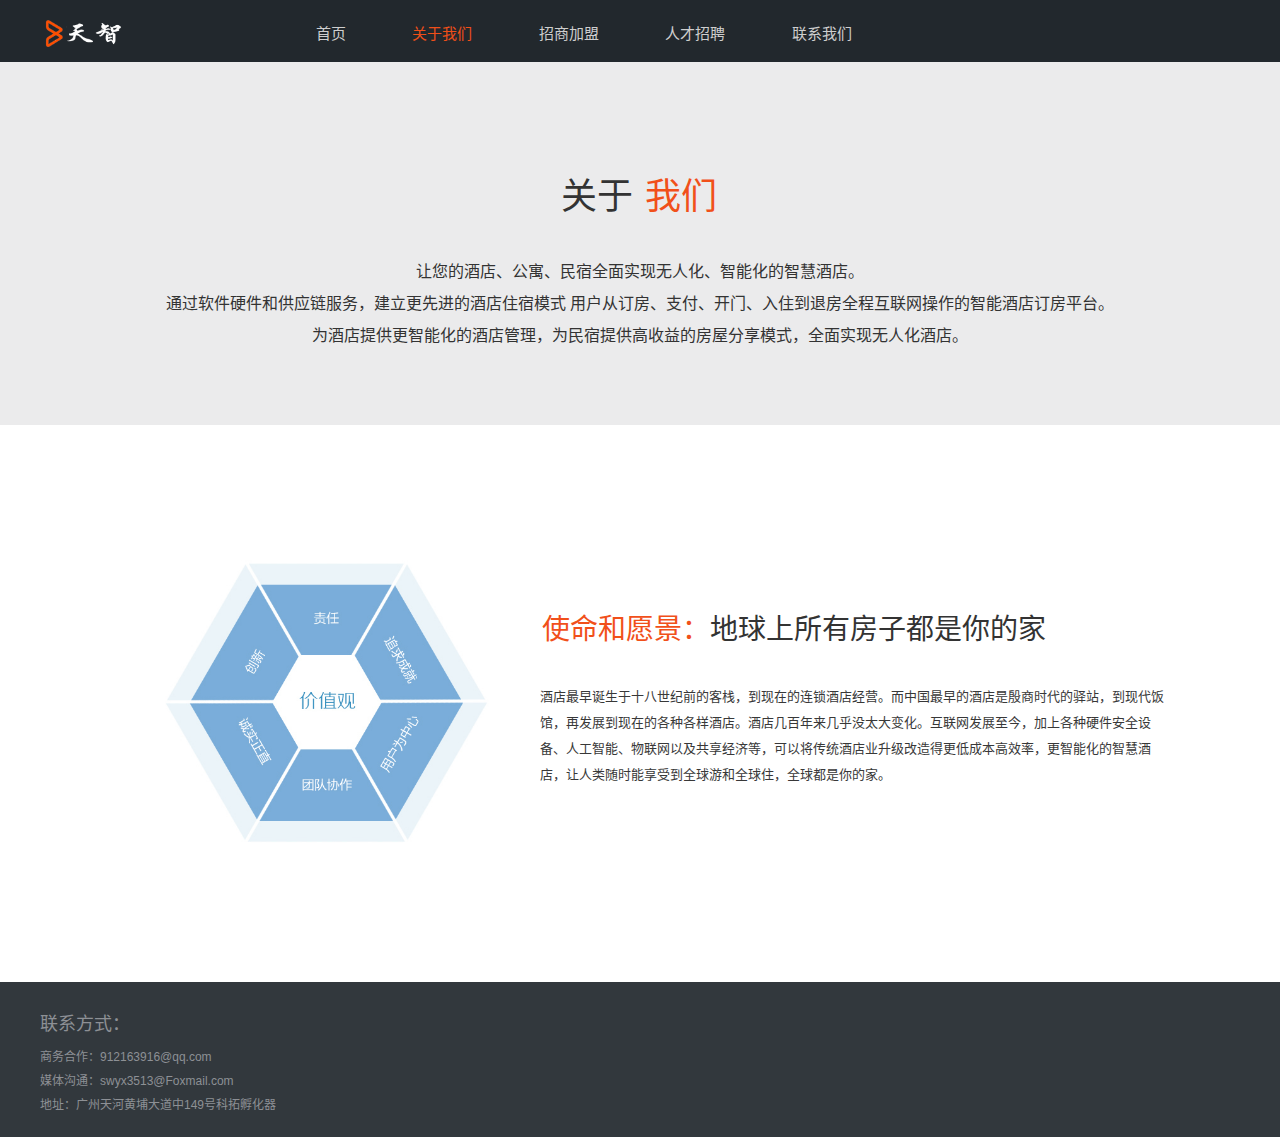
==== commit a0a3a5b2: "修改" ====
--- a/about_us.html
+++ b/about_us.html
@@ -616,603 +616,49 @@
 		</div>
 		<!-- #main -->
 		<footer id="footer" class="footer">
-			<div class="wf-wrap">
-				<div class="wf-container qfe_row footer1" bitdataaction="site_widget_container" bitdatamarker="sidebar_2">
-					<section id="simplepage-2" style="margin-bottom:20px;" class="widget simplepage site_tooler">
-						<style class="style_simplepage-2">
-							#simplepage-2 .widget-title {
-								padding: 0 0 0 10px;
-								height: 28px;
-								line-height: 28px;
-								background-color: transparent;
-								margin: 0px;
-								font-family: ;
-								font-size: px;
-								font-weight: normal;
-								font-style: normal;
-								text-decoration: none;
-								color: #ffffff;
-								border-top: 1px solid transparent;
-								border-left: 1px solid transparent;
-								border-right: 1px solid transparent;
-								border-bottom: 0px solid transparent;
-								background-image: none;
-								-webkit-border-top-left-radius: 4px;
-								-webkit-border-top-right-radius: 4px;
-								-moz-border-radius-topleft: 4px;
-								-moz-border-radius-topright: 4px;
-								border-top-left-radius: 4px;
-								border-top-right-radius: 4px;
-							}
-
-							#simplepage-2 .widget-title {
-								border-top: 0;
-								border-left: 0;
-								border-right: 0;
-							}
-
-							#simplepage-2 .bitWidgetFrame {
-								border-bottom: 0;
-								border-top: 0;
-								border-left: 0;
-								border-right: 0;
-								padding: 4px 10px 4px 10px;
-							}
-
-							#simplepage-2 {
-								-webkit-box-shadow: none;
-								box-shadow: none;
-							}
-
-							#simplepage-2 .bitWidgetFrame {
-								background-color: transparent;
-								background-image: none;
-								-webkit-border-bottom-left-radius: 4px;
-								border-bottom-left-radius: 4px;
-								-webkit-border-bottom-right-radius: 4px;
-								border-bottom-right-radius: 4px;
-							}
-
-							#simplepage-2 .bitWidgetFrame {
-								padding-left: 0px;
-								padding-right: 0px;
-							}
-
-							body #simplepage-2 .bitWidgetFrame {
-								padding-top: 0px !important;
-								padding-bottom: 0px !important;
-							}
-						</style>
-						<div class="simplepage_container bitWidgetFrame" data-post_id="18548">
-							<section data-fixheight="" class="qfy-row-5-5aa5d65c01b99802600 section     no  section-text-no-shadow section-inner-no-shadow section-normal"
-							 id="bit_kzs4t" style="margin-bottom:0;border-radius:0px;color:#a9a9a9;">
-								<style class="row_class qfy_style_class">
-									@media only screen and (min-width: 992px) {
-										section.section.qfy-row-5-5aa5d65c01b99802600 {
-											padding-left: 0;
-											padding-right: 0;
-											padding-top: 20px;
-											padding-bottom: 0;
-											margin-top: 0;
-										}
-									}
-
-									@media only screen and (max-width: 992px) {
-										.bit-html section.section.qfy-row-5-5aa5d65c01b99802600 {
-											padding-left: 15px;
-											padding-right: 15px;
-											padding-top: 20px;
-											padding-bottom: 0;
-											margin-top: 0;
-											min-height: 0;
-										}
-									}
-								</style>
-								<div class="section-background-overlay background-overlay grid-overlay-0 " style="background-color: transparent;"></div>
-
-								<div class="container">
-									<div class="row qfe_row">
-										<div data-animaleinbegin="bottom-in-view" data-animalename="qfyfadeInUp" data-duration="" data-delay="" class=" qfy-column-7-5aa5d65c01ec4894926 qfy-column-inner  vc_span_class  vc_span3  text-Default small-screen-undefined mobileHidden notfullrow"
-										 data-dw="1/4" data-fixheight="">
-											<div style="margin-top:0;margin-bottom:0;margin-left:0;margin-right:0;border-radius:0px;;position:relative;;" class="column_inner ">
-												<div class=" background-overlay grid-overlay-0" style="background-color:transparent;width:100%;"></div>
-												<div class="column_containter" style="z-index:3;position:relative;">
-													<div m-padding="0px 0px 0px 0px" p-padding="0 0 0 0" css_animation_delay="0" qfyuuid="qfy_column_text_lvev9" data-anitime="0.7"
-													 class="qfy-element qfy-text qfy-text-18561 qfe_text_column qfe_content_element  " style="position: relative;;;line-height:1.5em;;background-position:left top;background-repeat: no-repeat;;margin-top:0;margin-bottom:0;padding-top:0;padding-bottom:0;padding-right:0;padding-left:0;border-radius:0px;">
-														<div class="qfe_wrapper">
-															<div class="span5 footer_copyright">
-																<span style="color:#A9A9A9;">
-																	<span style="font-size: 16px;">
-																		<span style="font-size: 18px;">
-																			<strong>关于我们</strong>
-																		</span>
-																	</span>
-																</span>
-															</div>
-
-															<div style="font-size:12px;margin-top:30px">
-																广州天智软件科技有限公司（天智）创立于2017年 酒店订房平台【地家酒店】是国内领先的集酒店、公寓、民宿为一体的互联网共享智能化无人酒店平台。
-															</div>
-
-														</div>
-													</div>
-												</div>
-											</div>
-										</div>
-										<style class="column_class qfy_style_class">
-											@media only screen and (min-width: 992px) {
-												.qfy-column-7-5aa5d65c01ec4894926>.column_inner {
-													padding-left: 0;
-													padding-right: 20px;
-													padding-top: 0;
-													padding-bottom: 0;
-												}
-												.qfe_row .vc_span_class.qfy-column-7-5aa5d65c01ec4894926 {}
-												;
-											}
-
-											@media only screen and (max-width: 992px) {
-												.qfy-column-7-5aa5d65c01ec4894926>.column_inner {
-													margin: 0 auto 0 !important;
-													min-height: 0 !important;
-													padding-left: 0;
-													padding-right: 0;
-													padding-top: 0;
-													padding-bottom: 0;
-												}
-												.display_entire .qfe_row .vc_span_class.qfy-column-7-5aa5d65c01ec4894926 {}
-												.qfy-column-7-5aa5d65c01ec4894926>.column_inner>.background-overlay,
-												.qfy-column-7-5aa5d65c01ec4894926>.column_inner>.background-media {
-													width: 100% !important;
-													left: 0 !important;
-													right: auto !important;
-												}
-											}
-										</style>
-										<div data-animaleinbegin="bottom-in-view" data-animalename="qfyfadeInUp" data-duration="" data-delay="" class=" qfy-column-8-5aa5d65c02451187867 qfy-column-inner  vc_span_class  vc_span3  text-Default small-screen-center notfullrow"
-										 data-dw="1/4" data-fixheight="">
-											<div style="margin-top:0;margin-bottom:0;margin-left:0;margin-right:0;border-radius:0px;;position:relative;;" class="column_inner ">
-												<div class=" background-overlay grid-overlay-0" style="background-color:transparent;width:100%;"></div>
-												<div class="column_containter" style="z-index:3;position:relative;">
-													<div m-padding="0px 0px 0px 0px" p-padding="0 0 0 0" css_animation_delay="0" qfyuuid="qfy_column_text_cizgm" data-anitime="0.7"
-													 class="qfy-element qfy-text qfy-text-77563 qfe_text_column qfe_content_element  " style="position: relative;;;line-height:1.5em;;background-position:left top;background-repeat: no-repeat;;margin-top:0;margin-bottom:0;padding-top:0;padding-bottom:0;padding-right:0;padding-left:0;border-radius:0px;">
-														<div class="qfe_wrapper">
-															<div class="span5 footer_copyright">
-																<span style="color:#A9A9A9;">
-																	<span style="font-size: 16px;">
-																		<span style="font-size: 18px;">
-																			<strong>我们的服务</strong>
-																		</span>
-																	</span>
-																</span>
-															</div>
-
-															<div class="span5 footer_copyright">
-																<span style="color:#808080;">&nbsp;</span>
-															</div>
-
-															<div class="span5 footer_copyright">
-																<span style="color:#808080;">
-																	<span style="font-family: 微软雅黑;">
-																		<span style="display: inline-block; line-height: 1.6;">
-																			<span style="font-size: 14px;">
-																				<span style="font-size: 12px;">自主建站平台</span>
-																			</span>
-																		</span>
-																	</span>
-																</span>
-															</div>
-
-															<div class="span5 footer_copyright">
-																<span style="color:#808080;">
-																	<span style="font-family: 微软雅黑;">
-																		<span style="display: inline-block; line-height: 1.6;">
-																			<span style="font-size: 14px;">
-																				<span style="font-size: 12px;">IT外包项目</span>
-																			</span>
-																		</span>
-																	</span>
-																</span>
-															</div>
-
-															<div class="span5 footer_copyright">
-																<span style="color:#808080;">
-																	<span style="font-family: 微软雅黑;">
-																		<span style="display: inline-block; line-height: 1.6;">
-																			<span style="font-size: 14px;">
-																				<span style="font-size: 12px;">定制软件开发</span>
-																			</span>
-																		</span>
-																	</span>
-																</span>
-															</div>
-
-															<div class="span5 footer_copyright">
-																<span style="color:#808080;">
-																	<span style="font-family: 微软雅黑;">
-																		<span style="display: inline-block; line-height: 1.6;">
-																			<span style="font-size: 14px;">
-																				<span style="font-size: 12px;">可视化内容编辑</span>
-																			</span>
-																		</span>
-																	</span>
-																</span>
-															</div>
-
-														</div>
-													</div>
-												</div>
-											</div>
-										</div>
-										<style class="column_class qfy_style_class">
-											@media only screen and (min-width: 992px) {
-												.qfy-column-8-5aa5d65c02451187867>.column_inner {
-													padding-left: 20px;
-													padding-right: 20px;
-													padding-top: 0;
-													padding-bottom: 0;
-												}
-												.qfe_row .vc_span_class.qfy-column-8-5aa5d65c02451187867 {}
-												;
-											}
-
-											@media only screen and (max-width: 992px) {
-												.qfy-column-8-5aa5d65c02451187867>.column_inner {
-													margin: 0 auto 0 !important;
-													min-height: 0 !important;
-													padding-left: 0;
-													padding-right: 0;
-													padding-top: 0;
-													padding-bottom: 16px;
-												}
-												.display_entire .qfe_row .vc_span_class.qfy-column-8-5aa5d65c02451187867 {}
-												.qfy-column-8-5aa5d65c02451187867>.column_inner>.background-overlay,
-												.qfy-column-8-5aa5d65c02451187867>.column_inner>.background-media {
-													width: 100% !important;
-													left: 0 !important;
-													right: auto !important;
-												}
-											}
-										</style>
-										<div data-animaleinbegin="bottom-in-view" data-animalename="qfyfadeInUp" data-duration="" data-delay="" class=" qfy-column-9-5aa5d65c029dc135229 qfy-column-inner  vc_span_class  vc_span3  text-Default small-screen-undefined mobileHidden notfullrow"
-										 data-dw="1/4" data-fixheight="">
-											<div style="margin-top:0;margin-bottom:0;margin-left:0;margin-right:0;border-radius:0px;;position:relative;;" class="column_inner ">
-												<div class=" background-overlay grid-overlay-0" style="background-color:transparent;width:100%;"></div>
-												<div class="column_containter" style="z-index:3;position:relative;">
-													<div m-padding="0px 0px 0px 0px" p-padding="0 0 0 0" css_animation_delay="0" qfyuuid="qfy_column_text_57315" data-anitime="0.7"
-													 class="qfy-element qfy-text qfy-text-60960 qfe_text_column qfe_content_element  " style="position: relative;;;line-height:1.5em;;background-position:left top;background-repeat: no-repeat;;margin-top:0;margin-bottom:0;padding-top:0;padding-bottom:0;padding-right:0;padding-left:0;border-radius:0px;">
-														<div class="qfe_wrapper">
-															<div>
-																<span style="color:#A9A9A9;">
-																	<span style="font-family: 微软雅黑;">
-																		<span style="font-size: 18px;">
-																			<strong>新品发布新闻</strong>
-																		</span>
-																	</span>
-																</span>
-																<span style="color:#808080;"></span>
-																<div class="span5 footer_copyright">
-																	<span style="color:#808080;">&nbsp;</span>
-																</div>
-
-																<div class="span5 footer_copyright">
-																	<span style="color:#808080;">
-																		<span style="font-size: 14px;">
-																			<span style="font-family: 华文楷体;"></span>
-																		</span>
-																	</span>
-
-																	<div>
-																		<span style="color:#808080;">
-																			<span style="font-size: 12px;">Created especially for you </span>
-																		</span>
-																	</div>
-
-																	<div>
-																		<div>
-																			<span style="color:#808080;">
-																				<span style="font-size: 14px;">
-																					<span style="font-size: 12px;">October 1, 2</span>
-																				</span>
-																			</span>
-																		</div>
-
-																		<div>
-																			<span style="color:#808080;">&nbsp;</span>
-																		</div>
-																	</div>
-
-																	<div>
-																		<span style="color:#808080;">
-																			<span style="font-size: 12px;">Awesome theme with endless possibilities. August 28, 2013 </span>
-																		</span>
-																	</div>
-																</div>
-															</div>
-
-														</div>
-													</div>
-												</div>
-											</div>
-										</div>
-										<style class="column_class qfy_style_class">
-											@media only screen and (min-width: 992px) {
-												.qfy-column-9-5aa5d65c029dc135229>.column_inner {
-													padding-left: 20px;
-													padding-right: 20px;
-													padding-top: 0;
-													padding-bottom: 0;
-												}
-												.qfe_row .vc_span_class.qfy-column-9-5aa5d65c029dc135229 {}
-												;
-											}
-
-											@media only screen and (max-width: 992px) {
-												.qfy-column-9-5aa5d65c029dc135229>.column_inner {
-													margin: 0 auto 0 !important;
-													min-height: 0 !important;
-													padding-left: 0;
-													padding-right: 0;
-													padding-top: 0;
-													padding-bottom: 0;
-												}
-												.display_entire .qfe_row .vc_span_class.qfy-column-9-5aa5d65c029dc135229 {}
-												.qfy-column-9-5aa5d65c029dc135229>.column_inner>.background-overlay,
-												.qfy-column-9-5aa5d65c029dc135229>.column_inner>.background-media {
-													width: 100% !important;
-													left: 0 !important;
-													right: auto !important;
-												}
-											}
-										</style>
-										<div data-animaleinbegin="bottom-in-view" data-animalename="qfyfadeInUp" data-duration="" data-delay="" class=" qfy-column-10-5aa5d65c02fca115719 qfy-column-inner  vc_span_class  vc_span3  text-Default small-screen-center notfullrow"
-										 data-dw="1/4" data-fixheight="">
-											<div style="margin-top:0;margin-bottom:0;margin-left:0;margin-right:0;border-radius:0px;;position:relative;;" class="column_inner ">
-												<div class=" background-overlay grid-overlay-0" style="background-color:transparent;width:100%;"></div>
-												<div class="column_containter" style="z-index:3;position:relative;">
-													<div m-padding="0px 0px 0px 0px" p-padding="0 0 0 0" css_animation_delay="0" qfyuuid="qfy_column_text_c6bot" data-anitime="0.7"
-													 class="qfy-element qfy-text qfy-text-76990 qfe_text_column qfe_content_element  " style="position: relative;;;line-height:1.5em;;background-position:left top;background-repeat: no-repeat;;margin-top:0;margin-bottom:0;padding-top:0;padding-bottom:0;padding-right:0;padding-left:0;border-radius:0px;">
-														<div class="qfe_wrapper">
-															<div>
-																<span style="color:#808080;">&nbsp;</span>
-																<span style="color:#A9A9A9;">
-																	<span style="font-size: 18px;">
-																		<strong>联系方式</strong>
-																	</span>
-																</span>
-																<span style="color:#808080;"></span>
-																<div class="span5 footer_copyright">
-																	<span style="color:#808080;">&nbsp;</span>
-																</div>
-
-																<div class="span5 footer_copyright">
-																	<span style="color:#808080;">
-																		<span style="font-size: 14px;">
-																			<span style="font-family: 华文楷体;"></span>
-																		</span>
-																	</span>
-																	<span style="font-size: 12px;">
-																		<span style="color:#808080;">
-																			<a class="bitIcon iconLeft" data-iconcolor="#ffffff" data-original-image="" data-original-imageheight="" data-original-imagewidth=""
-																			 data-original-title="" data-tooltip="off" data-url-flag="0" data-url-flagtarget="" iconcolor="#ffffff"
-																			 original-image="" original-imageheight="" original-imagewidth="" original-title="" tooltip="off" url-flag="0"
-																			 url-flagtarget="">
-																				<b style="color: rgb(0, 0, 0); border: 0px none; font-size: 16px; border-radius: 0px;">
-																					<i class="glyphicon glyphicon-icon-envelope-alt" style="margin: 2px 6px; top: 2px; color: rgb(255, 255, 255);"> </i>
-																				</b>
-																				<span class="iconText" style="font-size: 14px;"></span>
-																			</a>info@softwore.com</span>
-																	</span>
-																	<span style="color:#808080;">
-																		<br>
-																		<span style="font-size: 14px;"></span>
-																	</span>
-
-																	<div>
-																		<div>
-																			<span style="color:#808080;">
-																				<a class="bitIcon iconLeft" data-iconcolor="#ffffff" data-original-image="" data-original-imageheight="" data-original-imagewidth=""
-																				 data-original-title="" data-tooltip="off" data-url-flag="0" data-url-flagtarget="" iconcolor="#ffffff"
-																				 original-image="" original-imageheight="" original-imagewidth="" original-title="" tooltip="off" url-flag="0"
-																				 url-flagtarget="">
-																					<b style="color: rgb(0, 0, 0); border: 0px none; font-size: 20px; border-radius: 0px;">
-																						<i class="glyphicon glyphicon-icon-phone" style="margin: 2px 6px; top: 2px; color: rgb(255, 255, 255);"> </i>
-																					</b>
-																					<span class="iconText" style="font-size: 14px;"></span>
-																				</a>
-																				<span style="font-size: 12px;">+86 188 1234 1234</span>
-																			</span>
-																		</div>
-
-																		<div>
-																			<span style="color:#808080;">
-																				<span style="font-size: 14px;">
-																					<span style="font-size: 12px;"></span>
-																				</span>
-																			</span>
-																		</div>
-																	</div>
-
-																	<div>
-																		<span style="font-size: 12px;">
-																			<span style="color:#808080;">
-																				<a class="bitIcon iconLeft" data-iconcolor="#ffffff" data-original-image="" data-original-imageheight="" data-original-imagewidth=""
-																				 data-original-title="" data-tooltip="off" data-url-flag="0" data-url-flagtarget="" iconcolor="#ffffff"
-																				 original-image="" original-imageheight="" original-imagewidth="" original-title="" tooltip="off" url-flag="0"
-																				 url-flagtarget="">
-																					<b style="color: rgb(0, 0, 0); border: 0px none; font-size: 20px; border-radius: 0px;">
-																						<i class="glyphicon glyphicon-icon-globe" style="margin: 2px 6px; top: 2px; color: rgb(255, 255, 255);"> </i>
-																					</b>
-																					<span class="iconText" style="font-size: 14px;"></span>
-																				</a>
-																			</span>
-																		</span>
-																		<span style="color:#808080;">
-																			<span style="font-size: 12px;">
-																				<span style="font-size: 12px;">Little Lomsdale St.</span>
-																			</span>
-																		</span>
-																	</div>
-																</div>
-															</div>
-
-														</div>
-													</div>
-												</div>
-											</div>
-										</div>
-										<style class="column_class qfy_style_class">
-											@media only screen and (min-width: 992px) {
-												.qfy-column-10-5aa5d65c02fca115719>.column_inner {
-													padding-left: 20px;
-													padding-right: 0;
-													padding-top: 0;
-													padding-bottom: 0;
-												}
-												.qfe_row .vc_span_class.qfy-column-10-5aa5d65c02fca115719 {}
-												;
-											}
-
-											@media only screen and (max-width: 992px) {
-												.qfy-column-10-5aa5d65c02fca115719>.column_inner {
-													margin: 0 auto 0 !important;
-													min-height: 0 !important;
-													padding-left: 0;
-													padding-right: 0;
-													padding-top: 0;
-													padding-bottom: 0;
-												}
-												.display_entire .qfe_row .vc_span_class.qfy-column-10-5aa5d65c02fca115719 {}
-												.qfy-column-10-5aa5d65c02fca115719>.column_inner>.background-overlay,
-												.qfy-column-10-5aa5d65c02fca115719>.column_inner>.background-media {
-													width: 100% !important;
-													left: 0 !important;
-													right: auto !important;
-												}
-											}
-										</style>
-										<div class="wf-mobile-hidden qfy-clumn-clear" style="clear:both;"></div>
-									</div>
-								</div>
-
-							</section>
-							<section data-fixheight="" class="qfy-row-6-5aa5d65c035a8327915 section     no  section-text-no-shadow section-inner-no-shadow section-normal"
-							 id="bit_k5cc8" style="margin-bottom:0;border-radius:0px;color:#a9a9a9;">
-								<style class="row_class qfy_style_class">
-									@media only screen and (min-width: 992px) {
-										section.section.qfy-row-6-5aa5d65c035a8327915 {
-											padding-left: 0;
-											padding-right: 0;
-											padding-top: 20px;
-											padding-bottom: 0;
-											margin-top: 20px;
-										}
-									}
-
-									@media only screen and (max-width: 992px) {
-										.bit-html section.section.qfy-row-6-5aa5d65c035a8327915 {
-											padding-left: 15px;
-											padding-right: 15px;
-											padding-top: 20px;
-											padding-bottom: 0;
-											margin-top: 0;
-											min-height: 0;
-										}
-									}
-								</style>
-								<div class="section-background-overlay background-overlay grid-overlay-0 " style="background-color: transparent;"></div>
-
-								<div class="container">
-									<div class="row qfe_row">
-										<div data-animaleinbegin="bottom-in-view" data-animalename="qfyfadeInUp" data-duration="" data-delay="" class=" qfy-column-11-5aa5d65c0378f833006 qfy-column-inner  vc_span12  text-default small-screen-undefined fullrow"
-										 data-dw="1/1" data-fixheight="">
-											<div style=";position:relative;;" class="column_inner ">
-												<div class=" background-overlay grid-overlay-" style="background-color:transparent;width:100%;"></div>
-												<div class="column_containter" style="z-index:3;position:relative;">
-													<div m-padding="0px 0px 0px 0px" p-padding="0 0 0 0" css_animation_delay="0" qfyuuid="qfy_column_text_igq9n" data-anitime="0.7"
-													 class="qfy-element qfy-text qfy-text-53966 qfe_text_column qfe_content_element  mobile_fontsize " style="position: relative;;;line-height:1.5em;;background-position:left top;background-repeat: no-repeat;;margin-top:0;margin-bottom:0;padding-top:0;padding-bottom:0;padding-right:0;padding-left:0;border-radius:0px;">
-														<div class="qfe_wrapper">
-															<div style="text-align: center;">
-																<span style="font-size:13px;">&nbsp;版权所有 ©2017&nbsp;&nbsp; 地址：苏州市工业园区大道金鸡湖大道99号&nbsp;&nbsp;&nbsp;&nbsp; 苏ICP备0000000000号</span>
-															</div>
-
-														</div>
-													</div>
-												</div>
-											</div>
-										</div>
-										<style class="column_class qfy_style_class">
-											@media only screen and (min-width: 992px) {
-												.qfy-column-11-5aa5d65c0378f833006>.column_inner {
-													padding-left: 0;
-													padding-right: 0;
-													padding-top: 0;
-													padding-bottom: 0;
-												}
-												.qfe_row .vc_span_class.qfy-column-11-5aa5d65c0378f833006 {}
-												;
-											}
-
-											@media only screen and (max-width: 992px) {
-												.qfy-column-11-5aa5d65c0378f833006>.column_inner {
-													margin: 0 auto 0 !important;
-													padding-left: 0;
-													padding-right: 0;
-													padding-top: ;
-													padding-bottom: ;
-												}
-												.display_entire .qfe_row .vc_span_class.qfy-column-11-5aa5d65c0378f833006 {}
-												.qfy-column-11-5aa5d65c0378f833006>.column_inner>.background-overlay,
-												.qfy-column-11-5aa5d65c0378f833006>.column_inner>.background-media {
-													width: 100% !important;
-													left: 0 !important;
-													right: auto !important;
-												}
-											}
-										</style>
-									</div>
-								</div>
-
-							</section>
-						</div>
-					</section>
+				<div class="wf-wrap">
+					<p style="font-size:18px;margin:10px 0">联系方式：</p>
+					<div style="font-size:12px;line-height:2em">
+							<p>商务合作：912163916@qq.com</p>
+							<p>媒体沟通：swyx3513@Foxmail.com</p>
+							<p>地址：广州天河黄埔大道中149号科拓孵化器</p>
+					</div>
+	
 				</div>
-				<!-- .wf-container -->
-			</div>
-			<!-- .wf-wrap -->
-			<!--  ************begin************* -->
-			<style type="text/css" id="static-stylesheet-footer">
-				#footer.footer .footer1 .widget {
-					width: 99%;
-				}
-
-				#footer.footer .footer1 .widget.simplepage {
-					width: 100%;
-				}
-
-				#footer.footer .footer2 .widget {
-					width: 99%;
-				}
-
-				#footer.footer .footer2 .widget.simplepage {
-					width: 100%;
-				}
-
-				#footer.footer .footer3 .widget {
-					width: 99%;
-				}
-
-				#footer.footer .footer3 .widget.simplepage {
-					width: 100%;
-				}
-
-				.bit_main_content {
-					margin-top: 0px;
-					margin-bottom: 0px
-				}
-			</style>
-			<!--  ************end************* -->
-		</footer>
+				<!-- .wf-wrap -->
+				<!--  ************begin************* -->
+				<style type="text/css" id="static-stylesheet-footer">
+					#footer.footer .footer1 .widget {
+						width: 99%;
+					}
+	
+					#footer.footer .footer1 .widget.simplepage {
+						width: 100%;
+					}
+	
+					#footer.footer .footer2 .widget {
+						width: 99%;
+					}
+	
+					#footer.footer .footer2 .widget.simplepage {
+						width: 100%;
+					}
+	
+					#footer.footer .footer3 .widget {
+						width: 99%;
+					}
+	
+					#footer.footer .footer3 .widget.simplepage {
+						width: 100%;
+					}
+	
+					.bit_main_content {
+						margin-top: 0px;
+						margin-bottom: 0px
+					}
+				</style>
+				<!--  ************end************* -->
+			</footer>
 
 
 
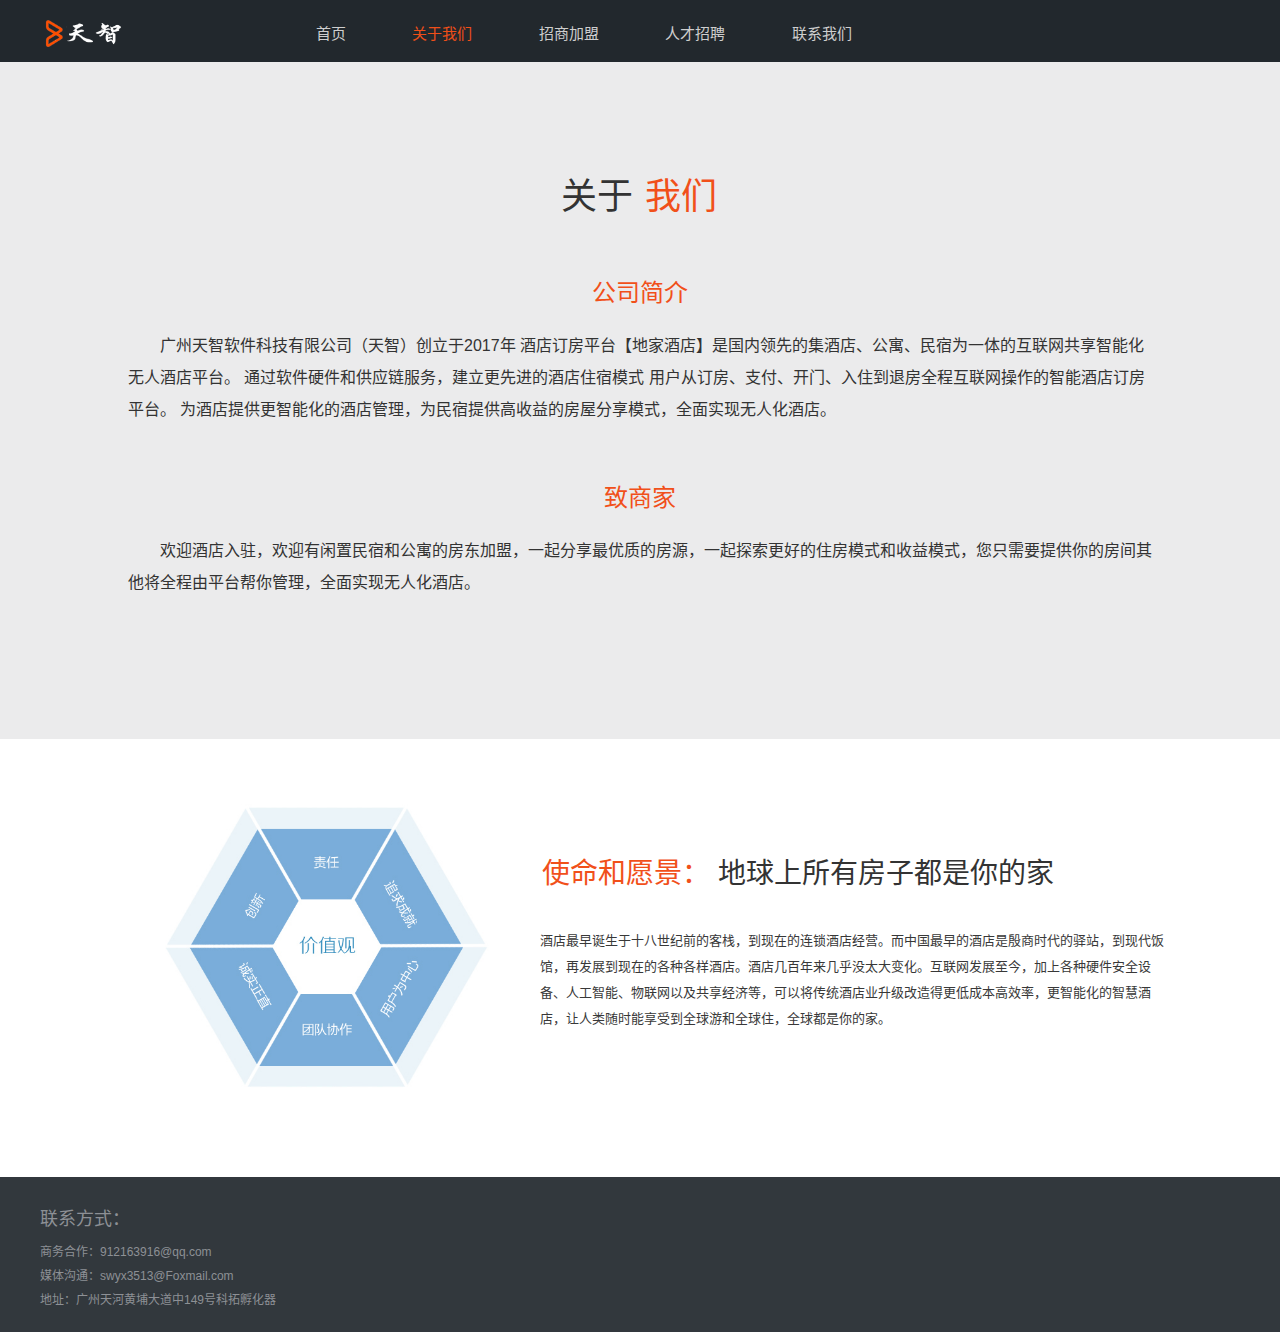
==== commit 858b6b89: "修改" ====
--- a/about_us.html
+++ b/about_us.html
@@ -183,8 +183,7 @@
 					<div id="branding" class="wf-td bit-logo-bar" style="">
 						<a class="bitem logo small" style="display: table-cell;" href="http://57ea2360369b5.t73.qifeiye.com/">
 							<span class="logospan">
-								<img class="preload-me" src="./lib-index/tianzhi.png"
-								 width="431" height="84" alt="天智软件">
+								<img class="preload-me" src="./lib-index/tianzhi.png" width="431" height="84" alt="天智软件">
 							</span>
 						</a>
 					</div>
@@ -288,7 +287,7 @@
 
 										<div class="content-wrapper twelve columns ">
 											<section data-fixheight="0.18" class="qfy-row-1-5aa5d65beb8f6717286 fixheight  section     no  section-text-no-shadow section-inner-no-shadow section-normal mobileHidden"
-											 id="bit_gbqfh" style="margin-bottom: 0px; border-radius: 0px; color: rgb(0, 0, 0); height: 342.54px; min-height: 342.54px;">
+											 id="bit_gbqfh" style="margin-bottom: 0px; border-radius: 0px; color: rgb(0, 0, 0);">
 												<style class="row_class qfy_style_class">
 													@media only screen and (min-width: 992px) {
 														section.section.qfy-row-1-5aa5d65beb8f6717286 {
@@ -350,16 +349,35 @@
 																			</h1>
 																		</div>
 																	</div>
-																	<div m-padding="15px 0px 0px 0px" p-padding="15px 0 0 0" css_animation_delay="0" qfyuuid="qfy_column_text_llv9q" class="qfy-element qfy-text qfy-text-66866 qfe_text_column qfe_content_element  qfe_animate_when_almost_visible qfe_top-to-bottom mobile_fontsize14 qfe_start_animation"
-																	style="position: relative;;;line-height:1.5em;;background-repeat: no-repeat;;margin-top:0;margin-bottom:0;padding-top:15px;padding-bottom:0;padding-right:0;padding-left:0;border-radius:0px;">
-																	   <div style="text-align: center;color:#333;line-height:2em" >
-																		   <p style="font-family: 微软雅黑;">让您的酒店、公寓、民宿全面实现无人化、智能化的智慧酒店。</p>
-																		   <p>通过软件硬件和供应链服务，建立更先进的酒店住宿模式
-																			用户从订房、支付、开门、入住到退房全程互联网操作的智能酒店订房平台。
-																			</p>
-																			<p>为酒店提供更智能化的酒店管理，为民宿提供高收益的房屋分享模式，全面实现无人化酒店。</p>
-																	   </div>
-																   </div>
+
+
+
+																	<div style="color:#333;margin:50px auto;width:1024px;text-align:center">
+																		<div style="font-size: 24px;
+																		font-weight: normal;
+																		font-style: normal;
+																		color: #f1501a;
+																		display: inline-block;
+																		padding: 2px;margin-bottom:20px;">公司简介</div>
+																		<div style="line-height:2em;text-indent:2em;text-align:left">
+																			广州天智软件科技有限公司（天智）创立于2017年 酒店订房平台【地家酒店】是国内领先的集酒店、公寓、民宿为一体的互联网共享智能化无人酒店平台。 通过软件硬件和供应链服务，建立更先进的酒店住宿模式 用户从订房、支付、开门、入住到退房全程互联网操作的智能酒店订房平台。
+																			为酒店提供更智能化的酒店管理，为民宿提供高收益的房屋分享模式，全面实现无人化酒店。
+																		</div>
+
+																	</div>
+
+																	<div style="color:#333;margin:50px auto;width:1024px;text-align:center">
+																		<div style="font-size: 24px;
+																		font-weight: normal;
+																		font-style: normal;
+																		color: #f1501a;
+																		display: inline-block;
+																		padding: 2px;margin-bottom:20px;">致商家</div>
+																		<div style="line-height:2em;text-indent:2em;text-align:left">
+																			欢迎酒店入驻，欢迎有闲置民宿和公寓的房东加盟，一起分享最优质的房源，一起探索更好的住房模式和收益模式，您只需要提供你的房间其他将全程由平台帮你管理，全面实现无人化酒店。
+																		</div>
+
+																	</div>
 																</div>
 															</div>
 														</div>
@@ -404,8 +422,8 @@
 														section.section.qfy-row-2-5aa5d65beca5a862537 {
 															padding-left: 0;
 															padding-right: 0;
-															padding-top: 100px;
-															padding-bottom: 100px;
+															padding-top: 30px;
+															padding-bottom: 50px;
 															margin-top: 0;
 														}
 														section.section.qfy-row-2-5aa5d65beca5a862537>.container {
@@ -525,7 +543,9 @@
 																			color: #f1501a;
 																			display: inline-block;
 																			padding: 2px;
-																			vertical-align: middle;margin:40px 0">使命和愿景：<span style="color:#333;">地球上所有房子都是你的家</span> </div>
+																			vertical-align: middle;margin:40px 0">使命和愿景：
+																				<span style="color:#333;">地球上所有房子都是你的家</span>
+																			</div>
 
 																			<div style="font-size:13px;line-height:2em">
 																				酒店最早诞生于十八世纪前的客栈，到现在的连锁酒店经营。而中国最早的酒店是殷商时代的驿站，到现代饭馆，再发展到现在的各种各样酒店。酒店几百年来几乎没太大变化。互联网发展至今，加上各种硬件安全设备、人工智能、物联网以及共享经济等，可以将传统酒店业升级改造得更低成本高效率，更智能化的智慧酒店，让人类随时能享受到全球游和全球住，全球都是你的家。
@@ -538,7 +558,7 @@
 														<style class="column_class qfy_style_class">
 															@media only screen and (min-width: 992px) {
 																.qfy-column-3-5aa5d65bedfdd373525>.column_inner {
-									
+
 																	padding-right: 0;
 																	padding-top: 30px;
 																	padding-bottom: 0;
@@ -601,7 +621,7 @@
 														}
 													}
 												</style>
-												
+
 											</section>
 										</div>
 									</div>
@@ -616,49 +636,49 @@
 		</div>
 		<!-- #main -->
 		<footer id="footer" class="footer">
-				<div class="wf-wrap">
-					<p style="font-size:18px;margin:10px 0">联系方式：</p>
-					<div style="font-size:12px;line-height:2em">
-							<p>商务合作：912163916@qq.com</p>
-							<p>媒体沟通：swyx3513@Foxmail.com</p>
-							<p>地址：广州天河黄埔大道中149号科拓孵化器</p>
-					</div>
-	
+			<div class="wf-wrap">
+				<p style="font-size:18px;margin:10px 0">联系方式：</p>
+				<div style="font-size:12px;line-height:2em">
+					<p>商务合作：912163916@qq.com</p>
+					<p>媒体沟通：swyx3513@Foxmail.com</p>
+					<p>地址：广州天河黄埔大道中149号科拓孵化器</p>
 				</div>
-				<!-- .wf-wrap -->
-				<!--  ************begin************* -->
-				<style type="text/css" id="static-stylesheet-footer">
-					#footer.footer .footer1 .widget {
-						width: 99%;
-					}
-	
-					#footer.footer .footer1 .widget.simplepage {
-						width: 100%;
-					}
-	
-					#footer.footer .footer2 .widget {
-						width: 99%;
-					}
-	
-					#footer.footer .footer2 .widget.simplepage {
-						width: 100%;
-					}
-	
-					#footer.footer .footer3 .widget {
-						width: 99%;
-					}
-	
-					#footer.footer .footer3 .widget.simplepage {
-						width: 100%;
-					}
-	
-					.bit_main_content {
-						margin-top: 0px;
-						margin-bottom: 0px
-					}
-				</style>
-				<!--  ************end************* -->
-			</footer>
+
+			</div>
+			<!-- .wf-wrap -->
+			<!--  ************begin************* -->
+			<style type="text/css" id="static-stylesheet-footer">
+				#footer.footer .footer1 .widget {
+					width: 99%;
+				}
+
+				#footer.footer .footer1 .widget.simplepage {
+					width: 100%;
+				}
+
+				#footer.footer .footer2 .widget {
+					width: 99%;
+				}
+
+				#footer.footer .footer2 .widget.simplepage {
+					width: 100%;
+				}
+
+				#footer.footer .footer3 .widget {
+					width: 99%;
+				}
+
+				#footer.footer .footer3 .widget.simplepage {
+					width: 100%;
+				}
+
+				.bit_main_content {
+					margin-top: 0px;
+					margin-bottom: 0px
+				}
+			</style>
+			<!--  ************end************* -->
+		</footer>
 
 
 
@@ -672,7 +692,7 @@
 			</ul>
 		</div>
 		<div class="qfyuser-clear"></div>
-		
+
 
 	</div>
 	<!-- #page -->
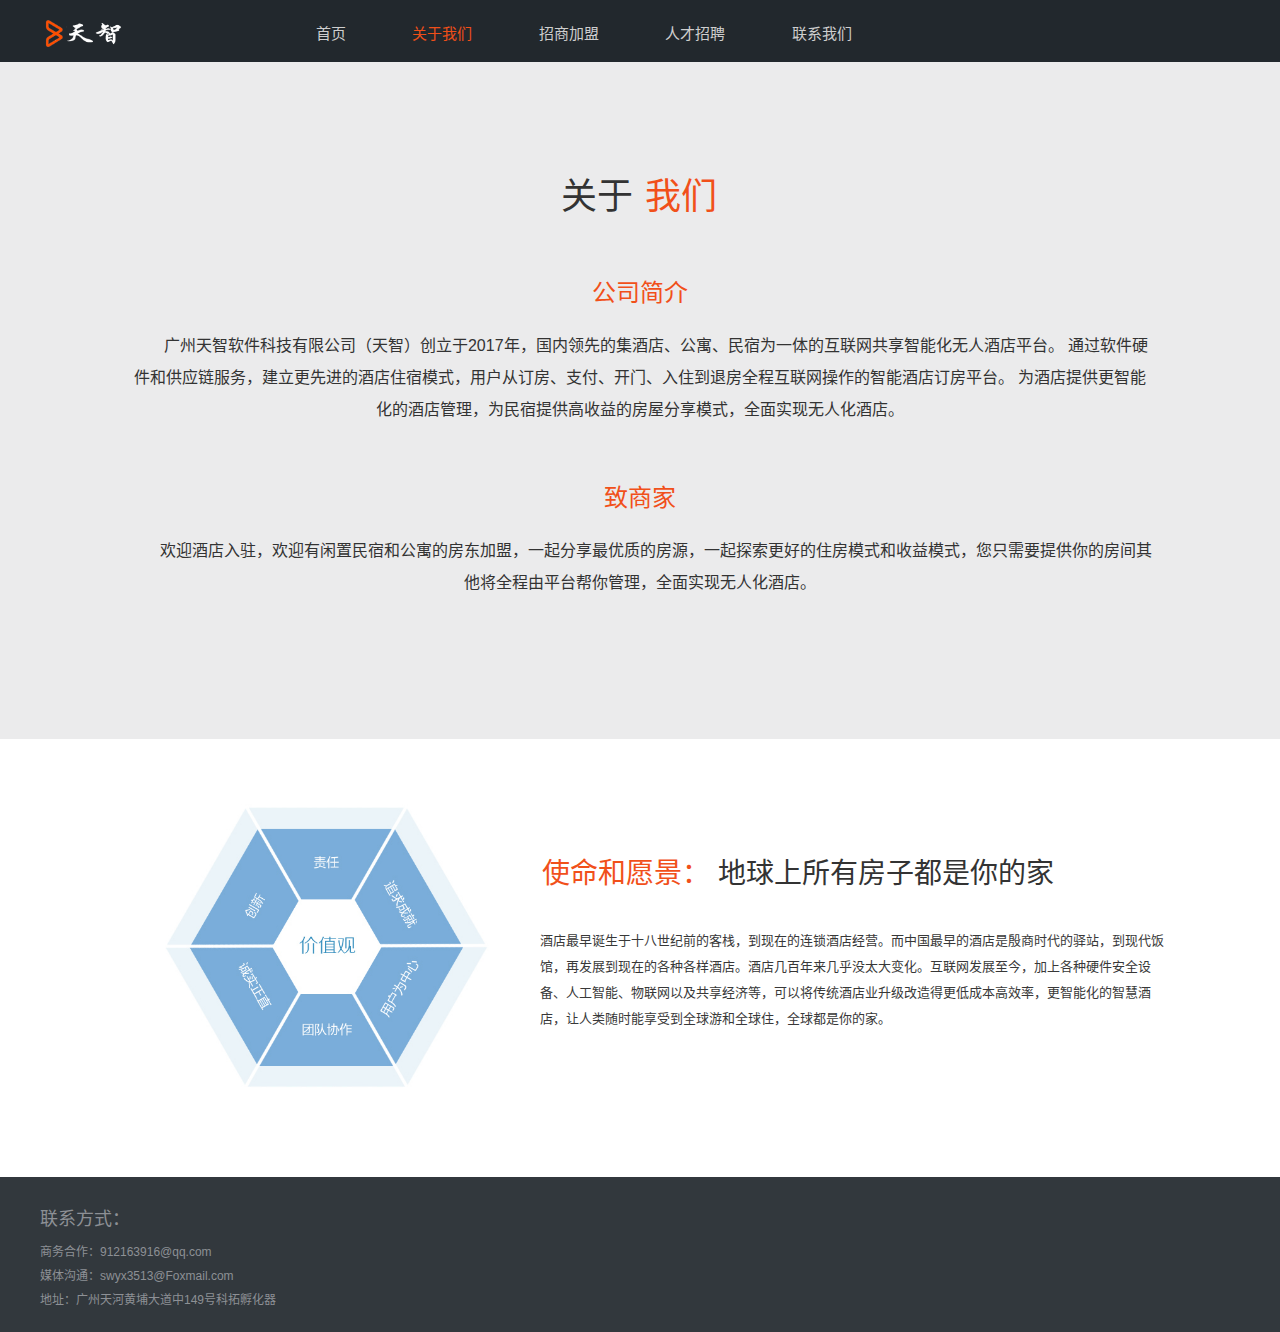
==== commit 92811350: "修改" ====
--- a/about_us.html
+++ b/about_us.html
@@ -359,8 +359,8 @@
 																		color: #f1501a;
 																		display: inline-block;
 																		padding: 2px;margin-bottom:20px;">公司简介</div>
-																		<div style="line-height:2em;text-indent:2em;text-align:left">
-																			广州天智软件科技有限公司（天智）创立于2017年 酒店订房平台【地家酒店】是国内领先的集酒店、公寓、民宿为一体的互联网共享智能化无人酒店平台。 通过软件硬件和供应链服务，建立更先进的酒店住宿模式 用户从订房、支付、开门、入住到退房全程互联网操作的智能酒店订房平台。
+																		<div style="line-height:2em;text-indent:2em;text-align:center">
+																			广州天智软件科技有限公司（天智）创立于2017年，国内领先的集酒店、公寓、民宿为一体的互联网共享智能化无人酒店平台。 通过软件硬件和供应链服务，建立更先进的酒店住宿模式，用户从订房、支付、开门、入住到退房全程互联网操作的智能酒店订房平台。
 																			为酒店提供更智能化的酒店管理，为民宿提供高收益的房屋分享模式，全面实现无人化酒店。
 																		</div>
 
@@ -373,7 +373,7 @@
 																		color: #f1501a;
 																		display: inline-block;
 																		padding: 2px;margin-bottom:20px;">致商家</div>
-																		<div style="line-height:2em;text-indent:2em;text-align:left">
+																		<div style="line-height:2em;text-indent:2em;text-align:center">
 																			欢迎酒店入驻，欢迎有闲置民宿和公寓的房东加盟，一起分享最优质的房源，一起探索更好的住房模式和收益模式，您只需要提供你的房间其他将全程由平台帮你管理，全面实现无人化酒店。
 																		</div>
 
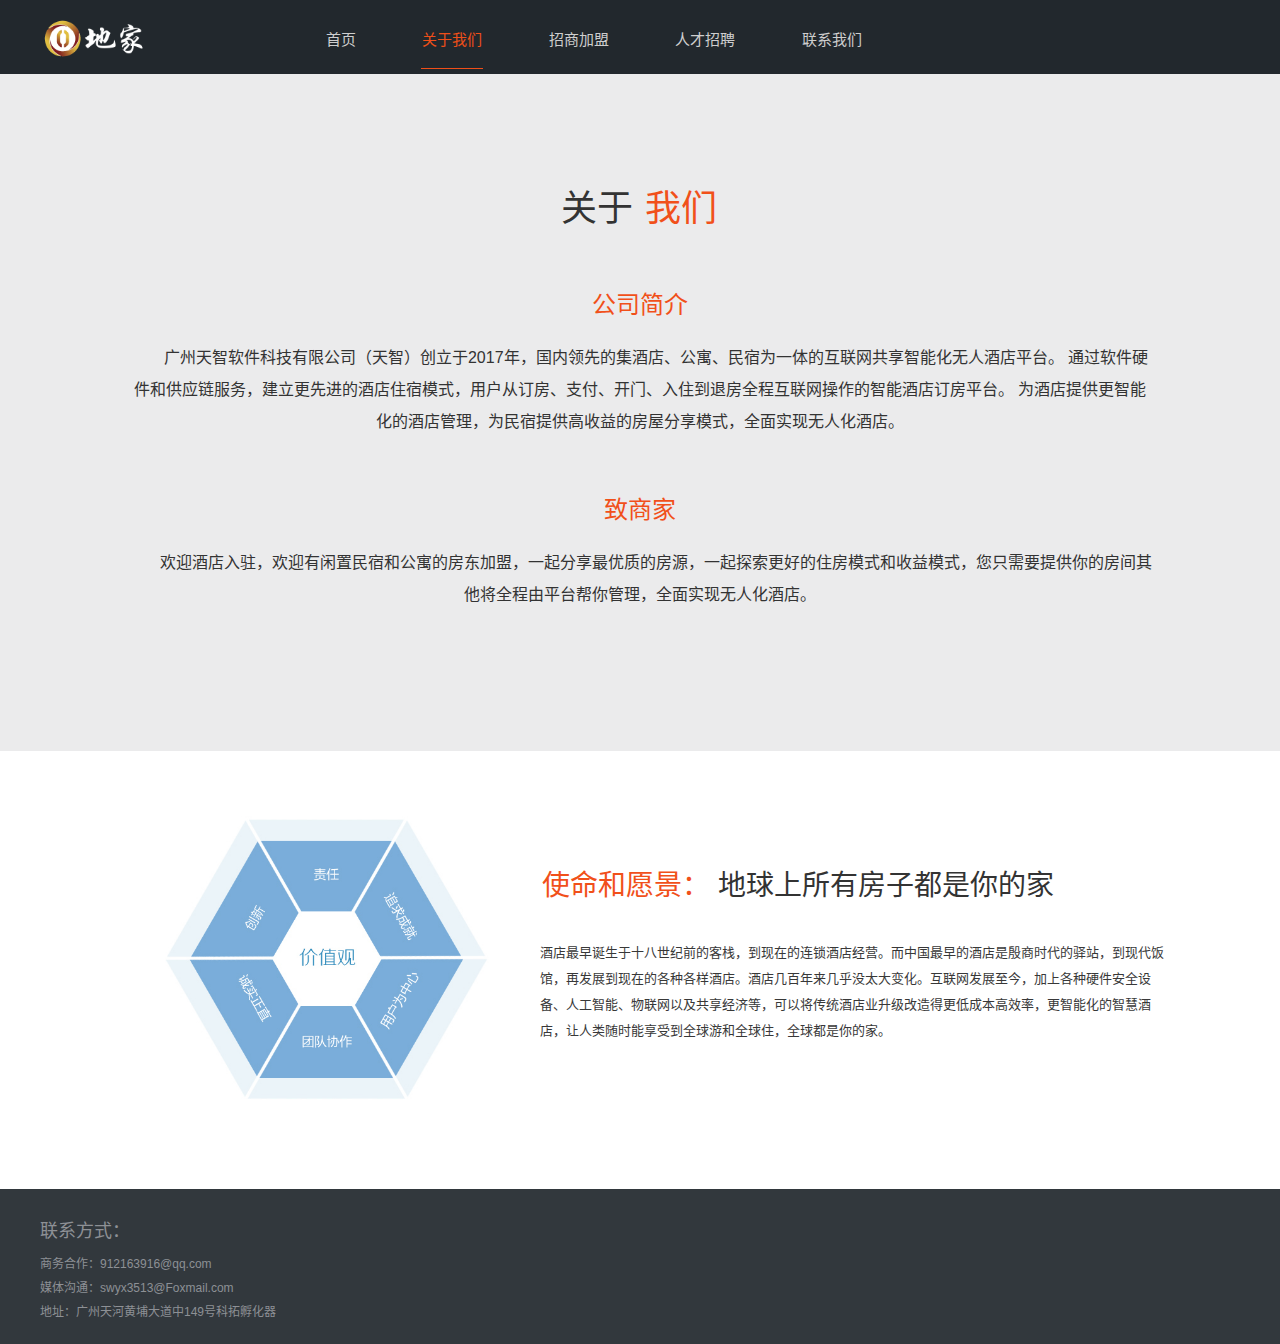
==== commit 68af1a52: "修改" ====
--- a/about_us.html
+++ b/about_us.html
@@ -183,7 +183,7 @@
 					<div id="branding" class="wf-td bit-logo-bar" style="">
 						<a class="bitem logo small" style="display: table-cell;" href="http://57ea2360369b5.t73.qifeiye.com/">
 							<span class="logospan">
-								<img class="preload-me" src="./lib-index/tianzhi.png" width="431" height="84" alt="天智软件">
+								<img class="preload-me" src="./lib-index/dijia.png" style="max-height:50px" alt="天智软件">
 							</span>
 						</a>
 					</div>
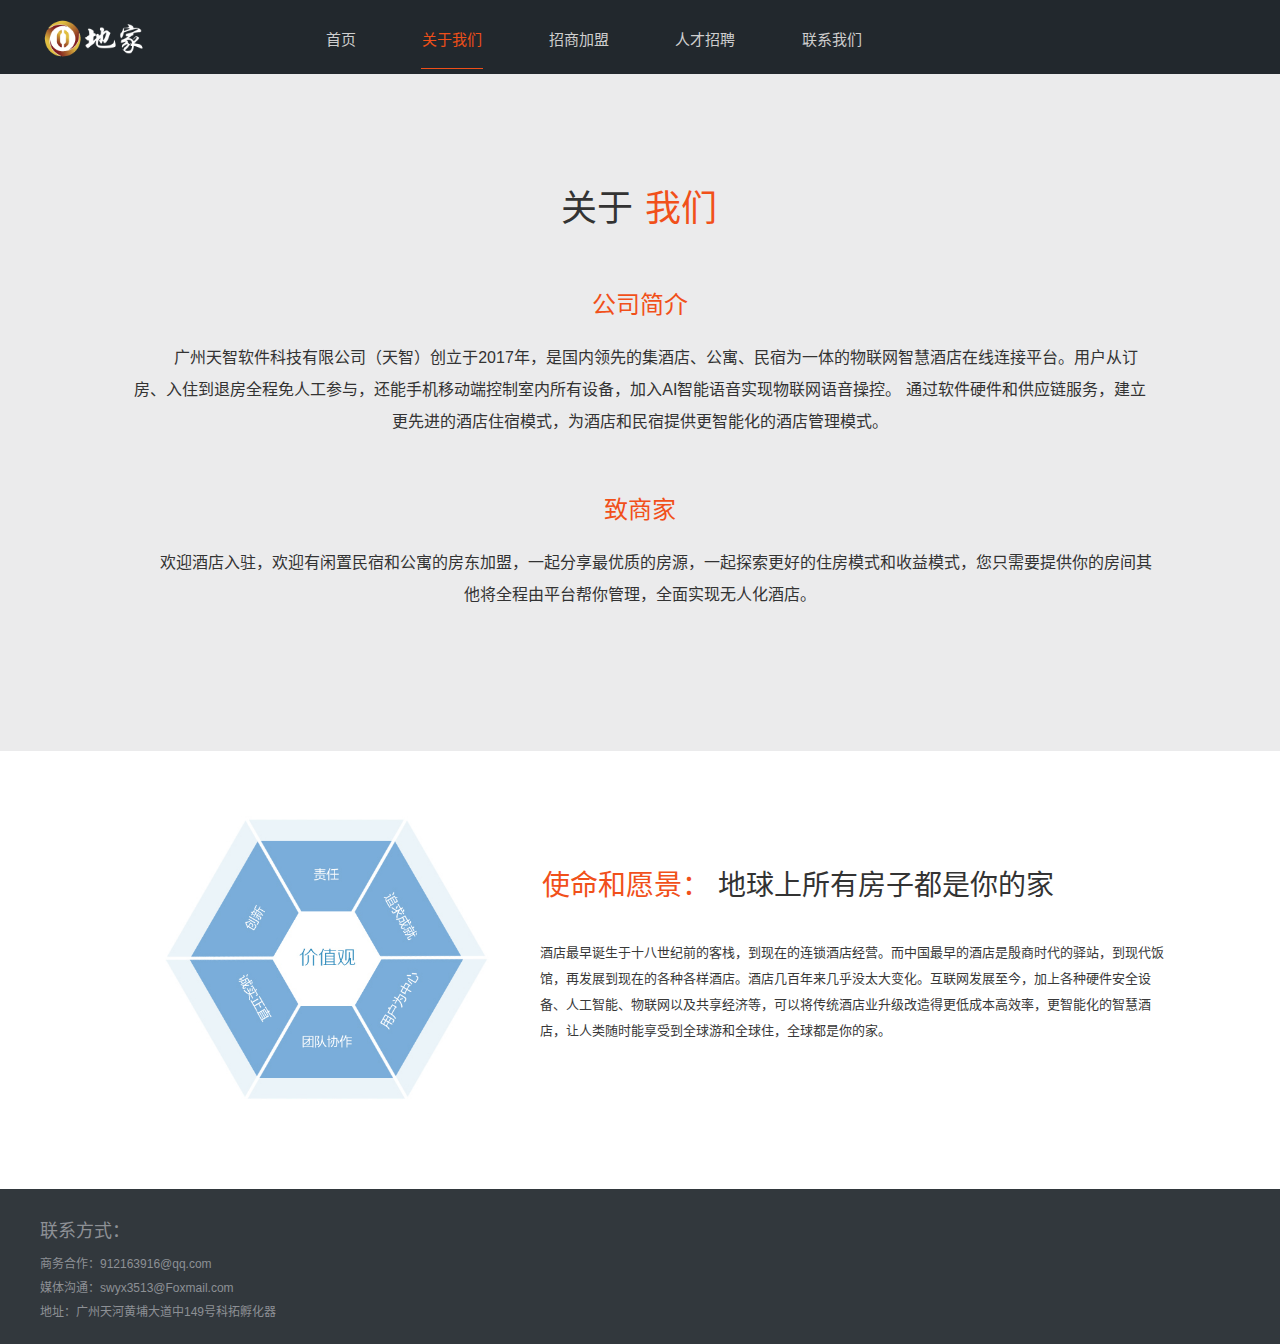
==== commit 6789654d: "修改公司简介" ====
--- a/about_us.html
+++ b/about_us.html
@@ -360,8 +360,7 @@
 																		display: inline-block;
 																		padding: 2px;margin-bottom:20px;">公司简介</div>
 																		<div style="line-height:2em;text-indent:2em;text-align:center">
-																			广州天智软件科技有限公司（天智）创立于2017年，国内领先的集酒店、公寓、民宿为一体的互联网共享智能化无人酒店平台。 通过软件硬件和供应链服务，建立更先进的酒店住宿模式，用户从订房、支付、开门、入住到退房全程互联网操作的智能酒店订房平台。
-																			为酒店提供更智能化的酒店管理，为民宿提供高收益的房屋分享模式，全面实现无人化酒店。
+																			广州天智软件科技有限公司（天智）创立于2017年，是国内领先的集酒店、公寓、民宿为一体的物联网智慧酒店在线连接平台。用户从订房、入住到退房全程免人工参与，还能手机移动端控制室内所有设备，加入AI智能语音实现物联网语音操控。 通过软件硬件和供应链服务，建立更先进的酒店住宿模式，为酒店和民宿提供更智能化的酒店管理模式。
 																		</div>
 
 																	</div>
